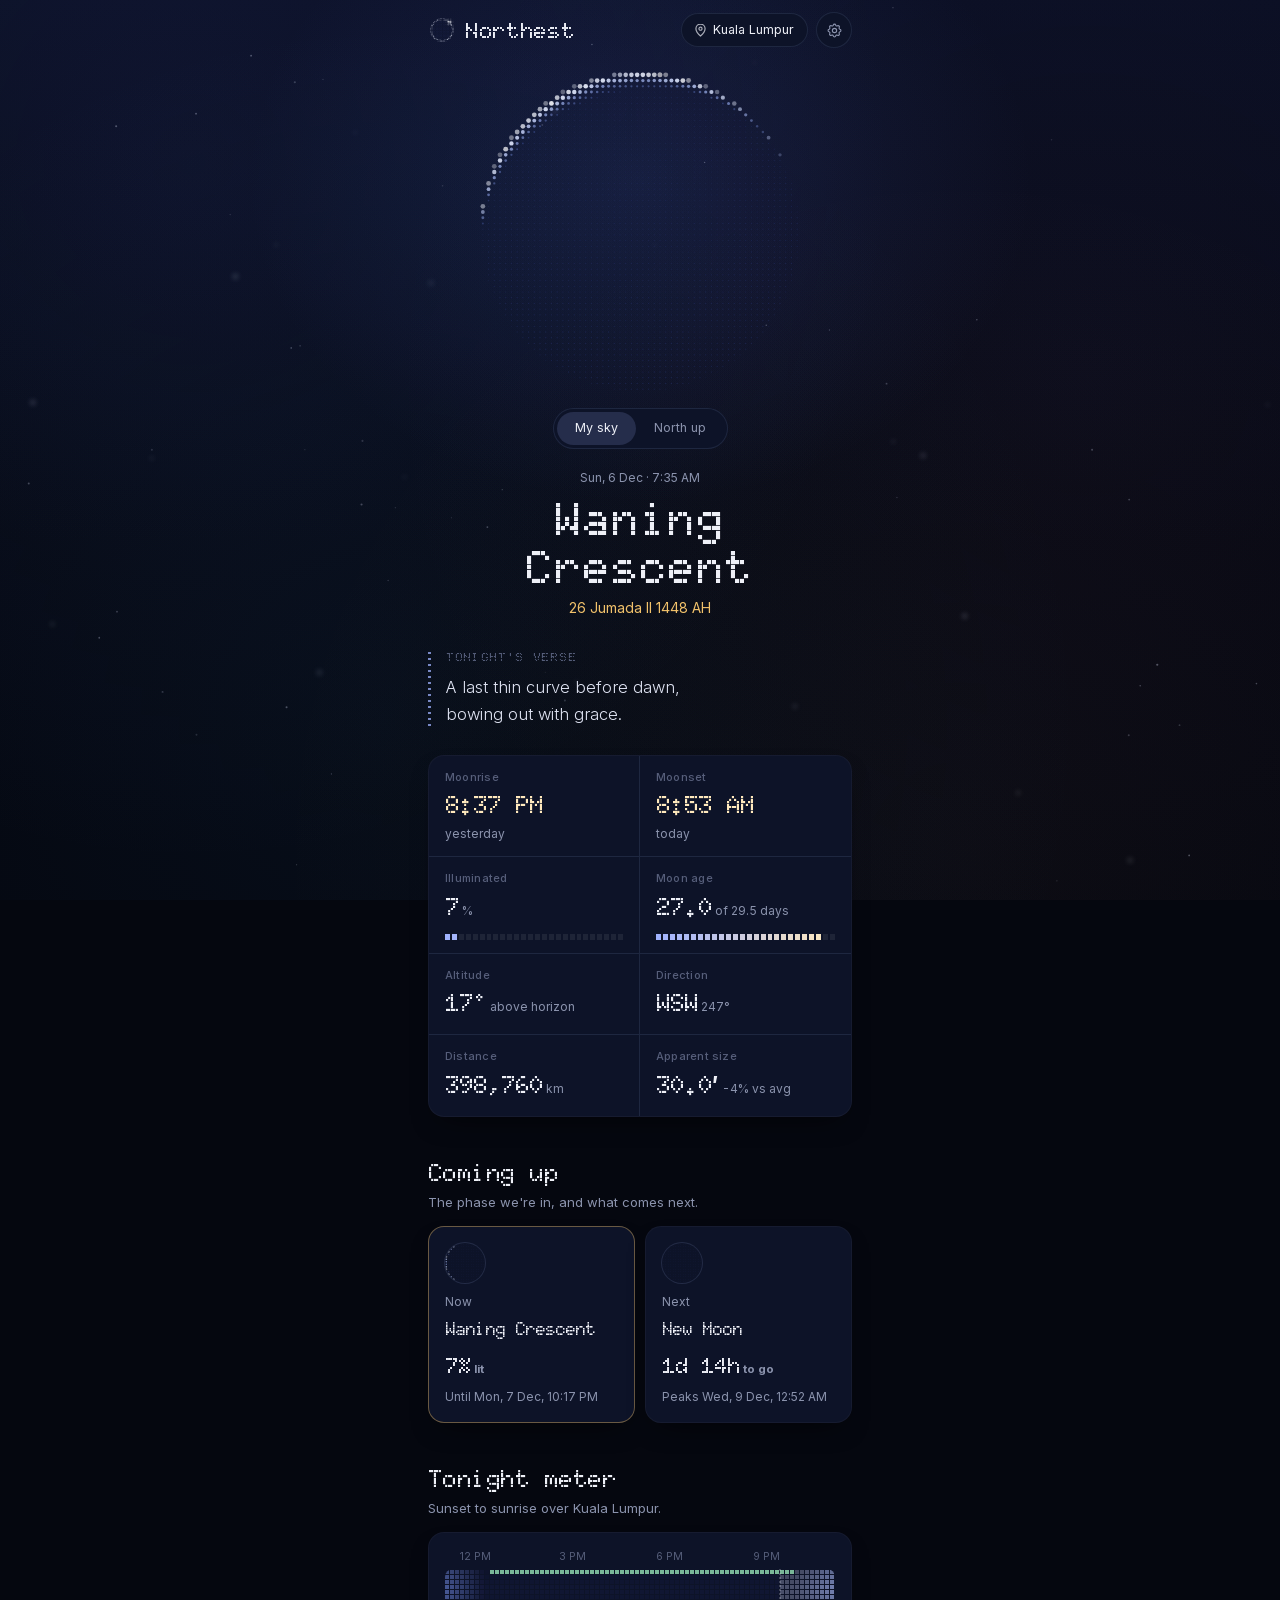
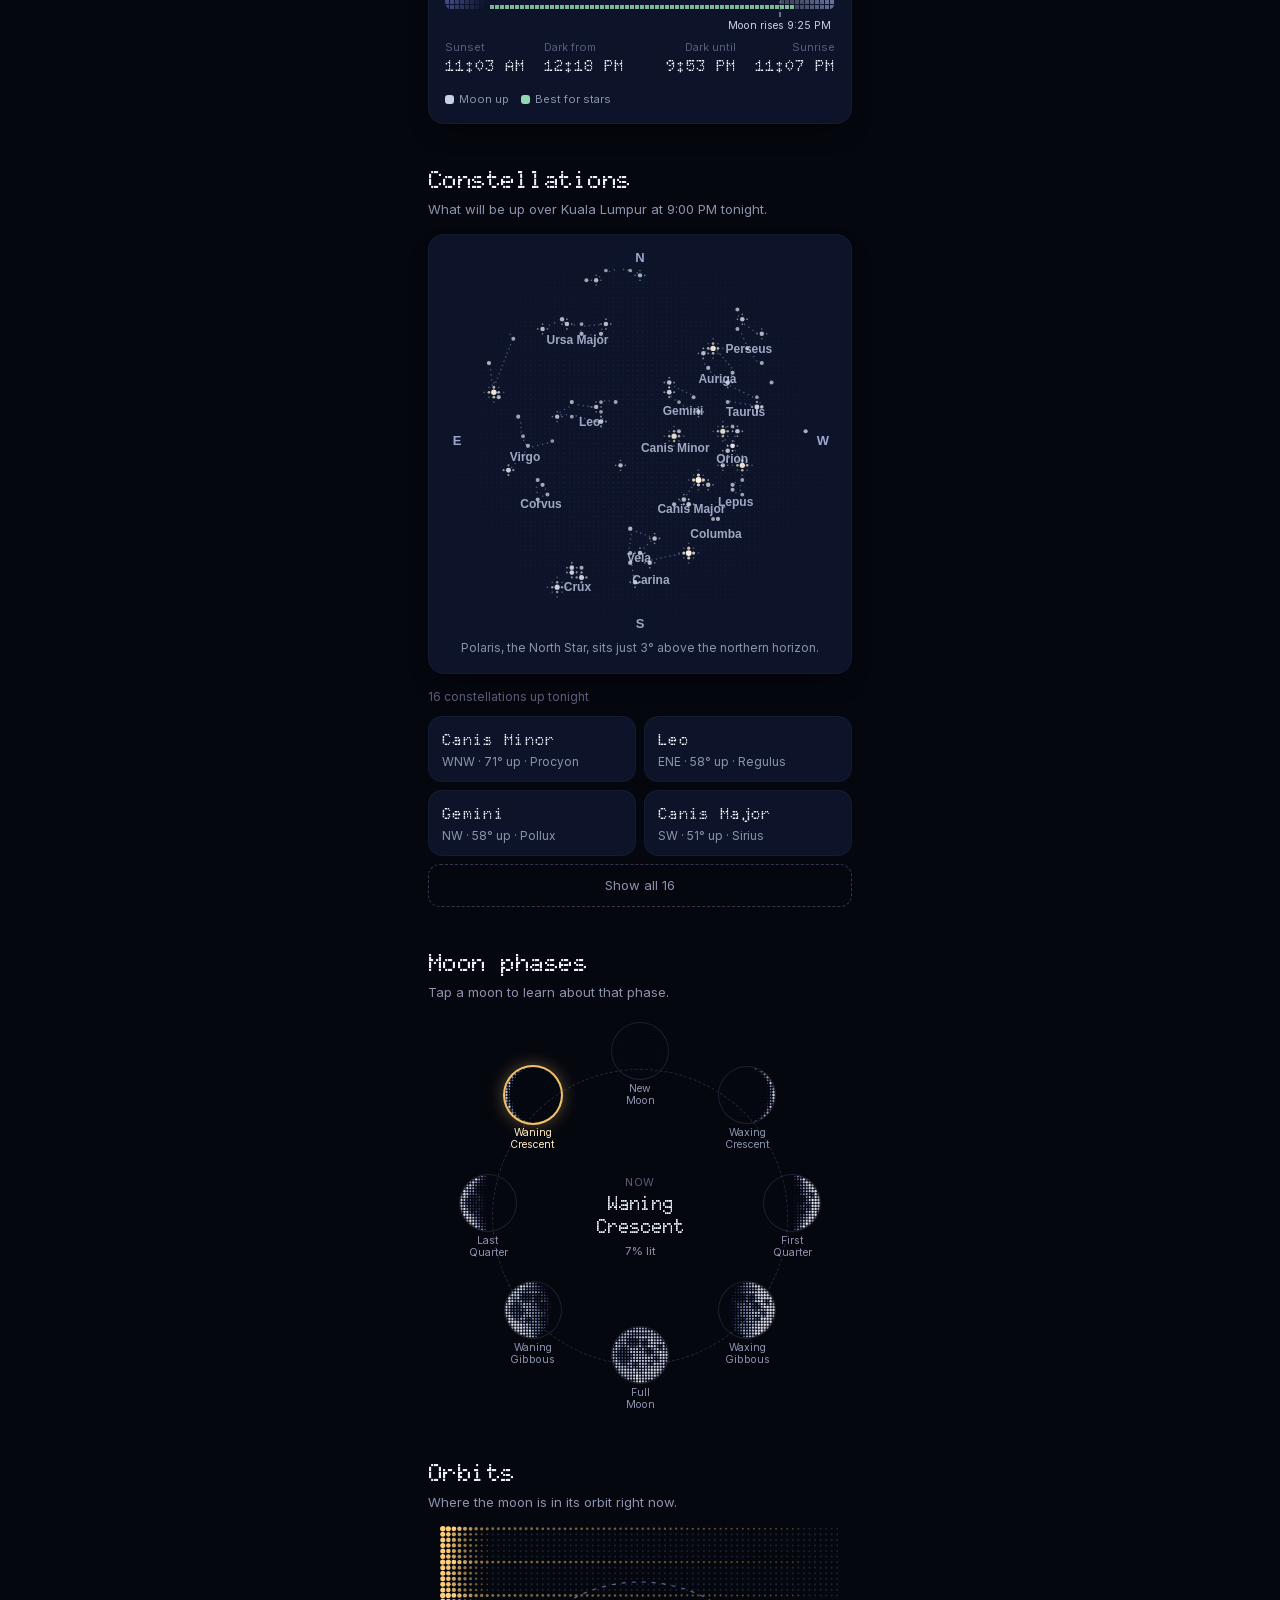
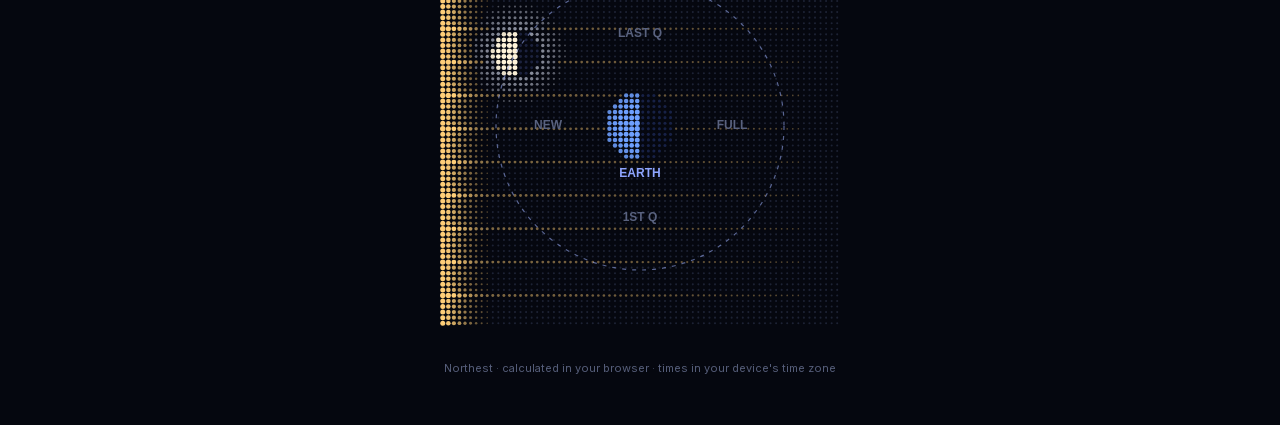
==== android/app/src/main/assets/www/index.html @ 0025f27f "Add Northest web app and Android wrapper Web app at the repo root for GitHub Pages (deploy from bran" ====
<!DOCTYPE html>
<html lang="en">
<head>
<meta charset="utf-8">
<meta name="viewport" content="width=device-width,initial-scale=1,viewport-fit=cover">
<link rel="manifest" href="manifest.webmanifest">
<meta name="theme-color" content="#05070f">
<meta name="apple-mobile-web-app-capable" content="yes">
<meta name="mobile-web-app-capable" content="yes">
<meta name="apple-mobile-web-app-status-bar-style" content="black-translucent">
<meta name="apple-mobile-web-app-title" content="Northest">
<link rel="apple-touch-icon" sizes="180x180" href="apple-touch-icon.png">

<title>Northest — Moon Phases</title>
<link rel="icon" type="image/svg+xml" href="data:image/svg+xml,%3Csvg%20xmlns%3D%22http%3A//www.w3.org/2000/svg%22%20viewBox%3D%220%200%20120%20120%22%3E%3Crect%20width%3D%22120%22%20height%3D%22120%22%20rx%3D%2226%22%20fill%3D%22%23070b1c%22/%3E%3Ccircle%20cx%3D%2277.0%22%20cy%3D%2219.8%22%20r%3D%220.30%22%20fill%3D%22%23ffffff%22%20opacity%3D%220.08%22/%3E%3Ccircle%20cx%3D%2281.4%22%20cy%3D%2219.8%22%20r%3D%220.31%22%20fill%3D%22%23ffffff%22%20opacity%3D%220.15%22/%3E%3Ccircle%20cx%3D%2285.8%22%20cy%3D%2219.8%22%20r%3D%220.31%22%20fill%3D%22%23ffffff%22%20opacity%3D%220.15%22/%3E%3Ccircle%20cx%3D%2290.2%22%20cy%3D%2219.8%22%20r%3D%220.30%22%20fill%3D%22%23ffffff%22%20opacity%3D%220.09%22/%3E%3Ccircle%20cx%3D%2250.6%22%20cy%3D%2224.2%22%20r%3D%220.98%22%20fill%3D%22%23e9eefc%22%20opacity%3D%220.49%22/%3E%3Ccircle%20cx%3D%2255.0%22%20cy%3D%2224.2%22%20r%3D%221.20%22%20fill%3D%22%23e9eefc%22%20opacity%3D%220.61%22/%3E%3Ccircle%20cx%3D%2259.4%22%20cy%3D%2224.2%22%20r%3D%221.29%22%20fill%3D%22%23e9eefc%22%20opacity%3D%220.66%22/%3E%3Ccircle%20cx%3D%2263.8%22%20cy%3D%2224.2%22%20r%3D%221.24%22%20fill%3D%22%23e9eefc%22%20opacity%3D%220.63%22/%3E%3Ccircle%20cx%3D%2268.2%22%20cy%3D%2224.2%22%20r%3D%221.05%22%20fill%3D%22%23e9eefc%22%20opacity%3D%220.53%22/%3E%3Ccircle%20cx%3D%2272.6%22%20cy%3D%2224.2%22%20r%3D%220.74%22%20fill%3D%22%23e9eefc%22%20opacity%3D%220.37%22/%3E%3Ccircle%20cx%3D%2272.6%22%20cy%3D%2224.2%22%20r%3D%220.32%22%20fill%3D%22%23ffffff%22%20opacity%3D%220.15%22/%3E%3Ccircle%20cx%3D%2277.0%22%20cy%3D%2224.2%22%20r%3D%220.62%22%20fill%3D%22%23ffffff%22%20opacity%3D%220.29%22/%3E%3Ccircle%20cx%3D%2281.4%22%20cy%3D%2224.2%22%20r%3D%220.80%22%20fill%3D%22%23ffffff%22%20opacity%3D%220.38%22/%3E%3Ccircle%20cx%3D%2285.8%22%20cy%3D%2224.2%22%20r%3D%220.80%22%20fill%3D%22%23ffffff%22%20opacity%3D%220.38%22/%3E%3Ccircle%20cx%3D%2290.2%22%20cy%3D%2224.2%22%20r%3D%220.63%22%20fill%3D%22%23ffffff%22%20opacity%3D%220.30%22/%3E%3Ccircle%20cx%3D%2294.6%22%20cy%3D%2224.2%22%20r%3D%220.33%22%20fill%3D%22%23ffffff%22%20opacity%3D%220.16%22/%3E%3Ccircle%20cx%3D%2241.8%22%20cy%3D%2228.6%22%20r%3D%221.17%22%20fill%3D%22%23e9eefc%22%20opacity%3D%220.59%22/%3E%3Ccircle%20cx%3D%2246.2%22%20cy%3D%2228.6%22%20r%3D%221.68%22%20fill%3D%22%23e9eefc%22%20opacity%3D%220.86%22/%3E%3Ccircle%20cx%3D%2250.6%22%20cy%3D%2228.6%22%20r%3D%221.44%22%20fill%3D%22%23e9eefc%22%20opacity%3D%220.74%22/%3E%3Ccircle%20cx%3D%2255.0%22%20cy%3D%2228.6%22%20r%3D%221.19%22%20fill%3D%22%23e9eefc%22%20opacity%3D%220.60%22/%3E%3Ccircle%20cx%3D%2259.4%22%20cy%3D%2228.6%22%20r%3D%221.09%22%20fill%3D%22%23e9eefc%22%20opacity%3D%220.55%22/%3E%3Ccircle%20cx%3D%2263.8%22%20cy%3D%2228.6%22%20r%3D%221.15%22%20fill%3D%22%23e9eefc%22%20opacity%3D%220.58%22/%3E%3Ccircle%20cx%3D%2268.2%22%20cy%3D%2228.6%22%20r%3D%221.36%22%20fill%3D%22%23e9eefc%22%20opacity%3D%220.69%22/%3E%3Ccircle%20cx%3D%2268.2%22%20cy%3D%2228.6%22%20r%3D%220.30%22%20fill%3D%22%23ffffff%22%20opacity%3D%220.09%22/%3E%3Ccircle%20cx%3D%2272.6%22%20cy%3D%2228.6%22%20r%3D%221.72%22%20fill%3D%22%23e9eefc%22%20opacity%3D%220.88%22/%3E%3Ccircle%20cx%3D%2272.6%22%20cy%3D%2228.6%22%20r%3D%220.63%22%20fill%3D%22%23ffffff%22%20opacity%3D%220.30%22/%3E%3Ccircle%20cx%3D%2277.0%22%20cy%3D%2228.6%22%20r%3D%221.32%22%20fill%3D%22%23e9eefc%22%20opacity%3D%220.67%22/%3E%3Ccircle%20cx%3D%2277.0%22%20cy%3D%2228.6%22%20r%3D%221.02%22%20fill%3D%22%23ffffff%22%20opacity%3D%220.48%22/%3E%3Ccircle%20cx%3D%2281.4%22%20cy%3D%2228.6%22%20r%3D%220.72%22%20fill%3D%22%23e9eefc%22%20opacity%3D%220.36%22/%3E%3Ccircle%20cx%3D%2281.4%22%20cy%3D%2228.6%22%20r%3D%221.28%22%20fill%3D%22%23ffffff%22%20opacity%3D%220.61%22/%3E%3Ccircle%20cx%3D%2285.8%22%20cy%3D%2228.6%22%20r%3D%221.29%22%20fill%3D%22%23ffffff%22%20opacity%3D%220.61%22/%3E%3Ccircle%20cx%3D%2290.2%22%20cy%3D%2228.6%22%20r%3D%221.03%22%20fill%3D%22%23ffffff%22%20opacity%3D%220.49%22/%3E%3Ccircle%20cx%3D%2294.6%22%20cy%3D%2228.6%22%20r%3D%220.65%22%20fill%3D%22%23ffffff%22%20opacity%3D%220.31%22/%3E%3Ccircle%20cx%3D%2299.0%22%20cy%3D%2228.6%22%20r%3D%220.30%22%20fill%3D%22%23ffffff%22%20opacity%3D%220.10%22/%3E%3Ccircle%20cx%3D%2237.4%22%20cy%3D%2233.0%22%20r%3D%221.45%22%20fill%3D%22%23e9eefc%22%20opacity%3D%220.74%22/%3E%3Ccircle%20cx%3D%2241.8%22%20cy%3D%2233.0%22%20r%3D%221.39%22%20fill%3D%22%23e9eefc%22%20opacity%3D%220.71%22/%3E%3Ccircle%20cx%3D%2246.2%22%20cy%3D%2233.0%22%20r%3D%220.70%22%20fill%3D%22%232a3366%22%20opacity%3D%220.75%22/%3E%3Ccircle%20cx%3D%2250.6%22%20cy%3D%2233.0%22%20r%3D%220.70%22%20fill%3D%22%232a3366%22%20opacity%3D%220.75%22/%3E%3Ccircle%20cx%3D%2255.0%22%20cy%3D%2233.0%22%20r%3D%220.70%22%20fill%3D%22%232a3366%22%20opacity%3D%220.75%22/%3E%3Ccircle%20cx%3D%2259.4%22%20cy%3D%2233.0%22%20r%3D%220.70%22%20fill%3D%22%232a3366%22%20opacity%3D%220.75%22/%3E%3Ccircle%20cx%3D%2263.8%22%20cy%3D%2233.0%22%20r%3D%220.70%22%20fill%3D%22%232a3366%22%20opacity%3D%220.75%22/%3E%3Ccircle%20cx%3D%2268.2%22%20cy%3D%2233.0%22%20r%3D%220.70%22%20fill%3D%22%232a3366%22%20opacity%3D%220.75%22/%3E%3Ccircle%20cx%3D%2268.2%22%20cy%3D%2233.0%22%20r%3D%220.34%22%20fill%3D%22%23ffffff%22%20opacity%3D%220.16%22/%3E%3Ccircle%20cx%3D%2272.6%22%20cy%3D%2233.0%22%20r%3D%220.70%22%20fill%3D%22%232a3366%22%20opacity%3D%220.75%22/%3E%3Ccircle%20cx%3D%2272.6%22%20cy%3D%2233.0%22%20r%3D%220.83%22%20fill%3D%22%23ffffff%22%20opacity%3D%220.39%22/%3E%3Ccircle%20cx%3D%2277.0%22%20cy%3D%2233.0%22%20r%3D%221.22%22%20fill%3D%22%23e9eefc%22%20opacity%3D%220.62%22/%3E%3Ccircle%20cx%3D%2277.0%22%20cy%3D%2233.0%22%20r%3D%221.30%22%20fill%3D%22%23ffffff%22%20opacity%3D%220.62%22/%3E%3Ccircle%20cx%3D%2281.4%22%20cy%3D%2233.0%22%20r%3D%221.64%22%20fill%3D%22%23e9eefc%22%20opacity%3D%220.84%22/%3E%3Ccircle%20cx%3D%2281.4%22%20cy%3D%2233.0%22%20r%3D%221.72%22%20fill%3D%22%23ffffff%22%20opacity%3D%220.81%22/%3E%3Ccircle%20cx%3D%2285.8%22%20cy%3D%2233.0%22%20r%3D%220.89%22%20fill%3D%22%23e9eefc%22%20opacity%3D%220.45%22/%3E%3Ccircle%20cx%3D%2285.8%22%20cy%3D%2233.0%22%20r%3D%221.73%22%20fill%3D%22%23ffffff%22%20opacity%3D%220.82%22/%3E%3Ccircle%20cx%3D%2290.2%22%20cy%3D%2233.0%22%20r%3D%221.32%22%20fill%3D%22%23ffffff%22%20opacity%3D%220.62%22/%3E%3Ccircle%20cx%3D%2294.6%22%20cy%3D%2233.0%22%20r%3D%220.84%22%20fill%3D%22%23ffffff%22%20opacity%3D%220.40%22/%3E%3Ccircle%20cx%3D%2299.0%22%20cy%3D%2233.0%22%20r%3D%220.36%22%20fill%3D%22%23ffffff%22%20opacity%3D%220.17%22/%3E%3Ccircle%20cx%3D%2233.0%22%20cy%3D%2237.4%22%20r%3D%221.45%22%20fill%3D%22%23e9eefc%22%20opacity%3D%220.74%22/%3E%3Ccircle%20cx%3D%2237.4%22%20cy%3D%2237.4%22%20r%3D%221.23%22%20fill%3D%22%23e9eefc%22%20opacity%3D%220.63%22/%3E%3Ccircle%20cx%3D%2241.8%22%20cy%3D%2237.4%22%20r%3D%220.70%22%20fill%3D%22%232a3366%22%20opacity%3D%220.75%22/%3E%3Ccircle%20cx%3D%2246.2%22%20cy%3D%2237.4%22%20r%3D%220.70%22%20fill%3D%22%232a3366%22%20opacity%3D%220.75%22/%3E%3Ccircle%20cx%3D%2250.6%22%20cy%3D%2237.4%22%20r%3D%220.70%22%20fill%3D%22%232a3366%22%20opacity%3D%220.75%22/%3E%3Ccircle%20cx%3D%2255.0%22%20cy%3D%2237.4%22%20r%3D%220.70%22%20fill%3D%22%232a3366%22%20opacity%3D%220.75%22/%3E%3Ccircle%20cx%3D%2259.4%22%20cy%3D%2237.4%22%20r%3D%220.70%22%20fill%3D%22%232a3366%22%20opacity%3D%220.75%22/%3E%3Ccircle%20cx%3D%2263.8%22%20cy%3D%2237.4%22%20r%3D%220.70%22%20fill%3D%22%232a3366%22%20opacity%3D%220.75%22/%3E%3Ccircle%20cx%3D%2268.2%22%20cy%3D%2237.4%22%20r%3D%220.70%22%20fill%3D%22%232a3366%22%20opacity%3D%220.75%22/%3E%3Ccircle%20cx%3D%2268.2%22%20cy%3D%2237.4%22%20r%3D%220.35%22%20fill%3D%22%23ffffff%22%20opacity%3D%220.17%22/%3E%3Ccircle%20cx%3D%2272.6%22%20cy%3D%2237.4%22%20r%3D%220.70%22%20fill%3D%22%232a3366%22%20opacity%3D%220.75%22/%3E%3Ccircle%20cx%3D%2272.6%22%20cy%3D%2237.4%22%20r%3D%220.84%22%20fill%3D%22%23ffffff%22%20opacity%3D%220.40%22/%3E%3Ccircle%20cx%3D%2277.0%22%20cy%3D%2237.4%22%20r%3D%220.70%22%20fill%3D%22%232a3366%22%20opacity%3D%220.75%22/%3E%3Ccircle%20cx%3D%2277.0%22%20cy%3D%2237.4%22%20r%3D%221.33%22%20fill%3D%22%23ffffff%22%20opacity%3D%220.63%22/%3E%3Ccircle%20cx%3D%2281.4%22%20cy%3D%2237.4%22%20r%3D%221.02%22%20fill%3D%22%23e9eefc%22%20opacity%3D%220.51%22/%3E%3Ccircle%20cx%3D%2281.4%22%20cy%3D%2237.4%22%20r%3D%221.78%22%20fill%3D%22%23ffffff%22%20opacity%3D%220.84%22/%3E%3Ccircle%20cx%3D%2285.8%22%20cy%3D%2237.4%22%20r%3D%221.68%22%20fill%3D%22%23e9eefc%22%20opacity%3D%220.86%22/%3E%3Ccircle%20cx%3D%2285.8%22%20cy%3D%2237.4%22%20r%3D%221.80%22%20fill%3D%22%23ffffff%22%20opacity%3D%220.85%22/%3E%3Ccircle%20cx%3D%2290.2%22%20cy%3D%2237.4%22%20r%3D%220.80%22%20fill%3D%22%23e9eefc%22%20opacity%3D%220.40%22/%3E%3Ccircle%20cx%3D%2290.2%22%20cy%3D%2237.4%22%20r%3D%221.35%22%20fill%3D%22%23ffffff%22%20opacity%3D%220.64%22/%3E%3Ccircle%20cx%3D%2294.6%22%20cy%3D%2237.4%22%20r%3D%220.86%22%20fill%3D%22%23ffffff%22%20opacity%3D%220.41%22/%3E%3Ccircle%20cx%3D%2299.0%22%20cy%3D%2237.4%22%20r%3D%220.37%22%20fill%3D%22%23ffffff%22%20opacity%3D%220.18%22/%3E%3Ccircle%20cx%3D%2228.6%22%20cy%3D%2241.8%22%20r%3D%221.17%22%20fill%3D%22%23e9eefc%22%20opacity%3D%220.59%22/%3E%3Ccircle%20cx%3D%2233.0%22%20cy%3D%2241.8%22%20r%3D%221.39%22%20fill%3D%22%23e9eefc%22%20opacity%3D%220.71%22/%3E%3Ccircle%20cx%3D%2237.4%22%20cy%3D%2241.8%22%20r%3D%220.70%22%20fill%3D%22%232a3366%22%20opacity%3D%220.75%22/%3E%3Ccircle%20cx%3D%2241.8%22%20cy%3D%2241.8%22%20r%3D%220.70%22%20fill%3D%22%232a3366%22%20opacity%3D%220.75%22/%3E%3Ccircle%20cx%3D%2246.2%22%20cy%3D%2241.8%22%20r%3D%220.70%22%20fill%3D%22%232a3366%22%20opacity%3D%220.75%22/%3E%3Ccircle%20cx%3D%2250.6%22%20cy%3D%2241.8%22%20r%3D%220.70%22%20fill%3D%22%232a3366%22%20opacity%3D%220.75%22/%3E%3Ccircle%20cx%3D%2255.0%22%20cy%3D%2241.8%22%20r%3D%220.70%22%20fill%3D%22%232a3366%22%20opacity%3D%220.75%22/%3E%3Ccircle%20cx%3D%2259.4%22%20cy%3D%2241.8%22%20r%3D%220.70%22%20fill%3D%22%232a3366%22%20opacity%3D%220.75%22/%3E%3Ccircle%20cx%3D%2263.8%22%20cy%3D%2241.8%22%20r%3D%220.70%22%20fill%3D%22%232a3366%22%20opacity%3D%220.75%22/%3E%3Ccircle%20cx%3D%2268.2%22%20cy%3D%2241.8%22%20r%3D%220.70%22%20fill%3D%22%232a3366%22%20opacity%3D%220.75%22/%3E%3Ccircle%20cx%3D%2268.2%22%20cy%3D%2241.8%22%20r%3D%220.30%22%20fill%3D%22%23ffffff%22%20opacity%3D%220.11%22/%3E%3Ccircle%20cx%3D%2272.6%22%20cy%3D%2241.8%22%20r%3D%220.70%22%20fill%3D%22%232a3366%22%20opacity%3D%220.75%22/%3E%3Ccircle%20cx%3D%2272.6%22%20cy%3D%2241.8%22%20r%3D%220.68%22%20fill%3D%22%23ffffff%22%20opacity%3D%220.32%22/%3E%3Ccircle%20cx%3D%2277.0%22%20cy%3D%2241.8%22%20r%3D%220.70%22%20fill%3D%22%232a3366%22%20opacity%3D%220.75%22/%3E%3Ccircle%20cx%3D%2277.0%22%20cy%3D%2241.8%22%20r%3D%221.08%22%20fill%3D%22%23ffffff%22%20opacity%3D%220.51%22/%3E%3Ccircle%20cx%3D%2281.4%22%20cy%3D%2241.8%22%20r%3D%220.70%22%20fill%3D%22%232a3366%22%20opacity%3D%220.75%22/%3E%3Ccircle%20cx%3D%2281.4%22%20cy%3D%2241.8%22%20r%3D%221.37%22%20fill%3D%22%23ffffff%22%20opacity%3D%220.65%22/%3E%3Ccircle%20cx%3D%2285.8%22%20cy%3D%2241.8%22%20r%3D%221.13%22%20fill%3D%22%23e9eefc%22%20opacity%3D%220.57%22/%3E%3Ccircle%20cx%3D%2285.8%22%20cy%3D%2241.8%22%20r%3D%221.37%22%20fill%3D%22%23ffffff%22%20opacity%3D%220.65%22/%3E%3Ccircle%20cx%3D%2290.2%22%20cy%3D%2241.8%22%20r%3D%221.43%22%20fill%3D%22%23e9eefc%22%20opacity%3D%220.73%22/%3E%3Ccircle%20cx%3D%2290.2%22%20cy%3D%2241.8%22%20r%3D%221.10%22%20fill%3D%22%23ffffff%22%20opacity%3D%220.52%22/%3E%3Ccircle%20cx%3D%2294.6%22%20cy%3D%2241.8%22%20r%3D%220.70%22%20fill%3D%22%23ffffff%22%20opacity%3D%220.33%22/%3E%3Ccircle%20cx%3D%2299.0%22%20cy%3D%2241.8%22%20r%3D%220.30%22%20fill%3D%22%23ffffff%22%20opacity%3D%220.12%22/%3E%3Ccircle%20cx%3D%2228.6%22%20cy%3D%2246.2%22%20r%3D%221.68%22%20fill%3D%22%23e9eefc%22%20opacity%3D%220.86%22/%3E%3Ccircle%20cx%3D%2233.0%22%20cy%3D%2246.2%22%20r%3D%220.70%22%20fill%3D%22%232a3366%22%20opacity%3D%220.75%22/%3E%3Ccircle%20cx%3D%2237.4%22%20cy%3D%2246.2%22%20r%3D%220.70%22%20fill%3D%22%232a3366%22%20opacity%3D%220.75%22/%3E%3Ccircle%20cx%3D%2241.8%22%20cy%3D%2246.2%22%20r%3D%220.70%22%20fill%3D%22%232a3366%22%20opacity%3D%220.75%22/%3E%3Ccircle%20cx%3D%2246.2%22%20cy%3D%2246.2%22%20r%3D%220.70%22%20fill%3D%22%232a3366%22%20opacity%3D%220.75%22/%3E%3Ccircle%20cx%3D%2250.6%22%20cy%3D%2246.2%22%20r%3D%220.70%22%20fill%3D%22%232a3366%22%20opacity%3D%220.75%22/%3E%3Ccircle%20cx%3D%2255.0%22%20cy%3D%2246.2%22%20r%3D%220.70%22%20fill%3D%22%232a3366%22%20opacity%3D%220.75%22/%3E%3Ccircle%20cx%3D%2259.4%22%20cy%3D%2246.2%22%20r%3D%220.70%22%20fill%3D%22%232a3366%22%20opacity%3D%220.75%22/%3E%3Ccircle%20cx%3D%2263.8%22%20cy%3D%2246.2%22%20r%3D%220.70%22%20fill%3D%22%232a3366%22%20opacity%3D%220.75%22/%3E%3Ccircle%20cx%3D%2268.2%22%20cy%3D%2246.2%22%20r%3D%220.70%22%20fill%3D%22%232a3366%22%20opacity%3D%220.75%22/%3E%3Ccircle%20cx%3D%2272.6%22%20cy%3D%2246.2%22%20r%3D%220.70%22%20fill%3D%22%232a3366%22%20opacity%3D%220.75%22/%3E%3Ccircle%20cx%3D%2272.6%22%20cy%3D%2246.2%22%20r%3D%220.38%22%20fill%3D%22%23ffffff%22%20opacity%3D%220.18%22/%3E%3Ccircle%20cx%3D%2277.0%22%20cy%3D%2246.2%22%20r%3D%220.70%22%20fill%3D%22%232a3366%22%20opacity%3D%220.75%22/%3E%3Ccircle%20cx%3D%2277.0%22%20cy%3D%2246.2%22%20r%3D%220.70%22%20fill%3D%22%23ffffff%22%20opacity%3D%220.33%22/%3E%3Ccircle%20cx%3D%2281.4%22%20cy%3D%2246.2%22%20r%3D%220.70%22%20fill%3D%22%232a3366%22%20opacity%3D%220.75%22/%3E%3Ccircle%20cx%3D%2281.4%22%20cy%3D%2246.2%22%20r%3D%220.89%22%20fill%3D%22%23ffffff%22%20opacity%3D%220.42%22/%3E%3Ccircle%20cx%3D%2285.8%22%20cy%3D%2246.2%22%20r%3D%220.70%22%20fill%3D%22%232a3366%22%20opacity%3D%220.75%22/%3E%3Ccircle%20cx%3D%2285.8%22%20cy%3D%2246.2%22%20r%3D%220.89%22%20fill%3D%22%23ffffff%22%20opacity%3D%220.42%22/%3E%3Ccircle%20cx%3D%2290.2%22%20cy%3D%2246.2%22%20r%3D%221.55%22%20fill%3D%22%23e9eefc%22%20opacity%3D%220.79%22/%3E%3Ccircle%20cx%3D%2290.2%22%20cy%3D%2246.2%22%20r%3D%220.71%22%20fill%3D%22%23ffffff%22%20opacity%3D%220.34%22/%3E%3Ccircle%20cx%3D%2294.6%22%20cy%3D%2246.2%22%20r%3D%220.92%22%20fill%3D%22%23e9eefc%22%20opacity%3D%220.46%22/%3E%3Ccircle%20cx%3D%2294.6%22%20cy%3D%2246.2%22%20r%3D%220.39%22%20fill%3D%22%23ffffff%22%20opacity%3D%220.19%22/%3E%3Ccircle%20cx%3D%2224.2%22%20cy%3D%2250.6%22%20r%3D%220.98%22%20fill%3D%22%23e9eefc%22%20opacity%3D%220.49%22/%3E%3Ccircle%20cx%3D%2228.6%22%20cy%3D%2250.6%22%20r%3D%221.44%22%20fill%3D%22%23e9eefc%22%20opacity%3D%220.74%22/%3E%3Ccircle%20cx%3D%2233.0%22%20cy%3D%2250.6%22%20r%3D%220.70%22%20fill%3D%22%232a3366%22%20opacity%3D%220.75%22/%3E%3Ccircle%20cx%3D%2237.4%22%20cy%3D%2250.6%22%20r%3D%220.70%22%20fill%3D%22%232a3366%22%20opacity%3D%220.75%22/%3E%3Ccircle%20cx%3D%2241.8%22%20cy%3D%2250.6%22%20r%3D%220.70%22%20fill%3D%22%232a3366%22%20opacity%3D%220.75%22/%3E%3Ccircle%20cx%3D%2246.2%22%20cy%3D%2250.6%22%20r%3D%220.70%22%20fill%3D%22%232a3366%22%20opacity%3D%220.75%22/%3E%3Ccircle%20cx%3D%2250.6%22%20cy%3D%2250.6%22%20r%3D%220.70%22%20fill%3D%22%232a3366%22%20opacity%3D%220.75%22/%3E%3Ccircle%20cx%3D%2255.0%22%20cy%3D%2250.6%22%20r%3D%220.70%22%20fill%3D%22%232a3366%22%20opacity%3D%220.75%22/%3E%3Ccircle%20cx%3D%2259.4%22%20cy%3D%2250.6%22%20r%3D%220.70%22%20fill%3D%22%232a3366%22%20opacity%3D%220.75%22/%3E%3Ccircle%20cx%3D%2263.8%22%20cy%3D%2250.6%22%20r%3D%220.70%22%20fill%3D%22%232a3366%22%20opacity%3D%220.75%22/%3E%3Ccircle%20cx%3D%2268.2%22%20cy%3D%2250.6%22%20r%3D%220.70%22%20fill%3D%22%232a3366%22%20opacity%3D%220.75%22/%3E%3Ccircle%20cx%3D%2272.6%22%20cy%3D%2250.6%22%20r%3D%220.70%22%20fill%3D%22%232a3366%22%20opacity%3D%220.75%22/%3E%3Ccircle%20cx%3D%2277.0%22%20cy%3D%2250.6%22%20r%3D%220.70%22%20fill%3D%22%232a3366%22%20opacity%3D%220.75%22/%3E%3Ccircle%20cx%3D%2277.0%22%20cy%3D%2250.6%22%20r%3D%220.30%22%20fill%3D%22%23ffffff%22%20opacity%3D%220.12%22/%3E%3Ccircle%20cx%3D%2281.4%22%20cy%3D%2250.6%22%20r%3D%220.70%22%20fill%3D%22%232a3366%22%20opacity%3D%220.75%22/%3E%3Ccircle%20cx%3D%2281.4%22%20cy%3D%2250.6%22%20r%3D%220.40%22%20fill%3D%22%23ffffff%22%20opacity%3D%220.19%22/%3E%3Ccircle%20cx%3D%2285.8%22%20cy%3D%2250.6%22%20r%3D%220.70%22%20fill%3D%22%232a3366%22%20opacity%3D%220.75%22/%3E%3Ccircle%20cx%3D%2285.8%22%20cy%3D%2250.6%22%20r%3D%220.40%22%20fill%3D%22%23ffffff%22%20opacity%3D%220.19%22/%3E%3Ccircle%20cx%3D%2290.2%22%20cy%3D%2250.6%22%20r%3D%221.15%22%20fill%3D%22%23e9eefc%22%20opacity%3D%220.58%22/%3E%3Ccircle%20cx%3D%2290.2%22%20cy%3D%2250.6%22%20r%3D%220.30%22%20fill%3D%22%23ffffff%22%20opacity%3D%220.13%22/%3E%3Ccircle%20cx%3D%2294.6%22%20cy%3D%2250.6%22%20r%3D%221.28%22%20fill%3D%22%23e9eefc%22%20opacity%3D%220.65%22/%3E%3Ccircle%20cx%3D%2224.2%22%20cy%3D%2255.0%22%20r%3D%221.20%22%20fill%3D%22%23e9eefc%22%20opacity%3D%220.61%22/%3E%3Ccircle%20cx%3D%2228.6%22%20cy%3D%2255.0%22%20r%3D%221.19%22%20fill%3D%22%23e9eefc%22%20opacity%3D%220.60%22/%3E%3Ccircle%20cx%3D%2233.0%22%20cy%3D%2255.0%22%20r%3D%220.70%22%20fill%3D%22%232a3366%22%20opacity%3D%220.75%22/%3E%3Ccircle%20cx%3D%2237.4%22%20cy%3D%2255.0%22%20r%3D%220.70%22%20fill%3D%22%232a3366%22%20opacity%3D%220.75%22/%3E%3Ccircle%20cx%3D%2241.8%22%20cy%3D%2255.0%22%20r%3D%220.70%22%20fill%3D%22%232a3366%22%20opacity%3D%220.75%22/%3E%3Ccircle%20cx%3D%2246.2%22%20cy%3D%2255.0%22%20r%3D%220.70%22%20fill%3D%22%232a3366%22%20opacity%3D%220.75%22/%3E%3Ccircle%20cx%3D%2250.6%22%20cy%3D%2255.0%22%20r%3D%220.70%22%20fill%3D%22%232a3366%22%20opacity%3D%220.75%22/%3E%3Ccircle%20cx%3D%2255.0%22%20cy%3D%2255.0%22%20r%3D%220.70%22%20fill%3D%22%232a3366%22%20opacity%3D%220.75%22/%3E%3Ccircle%20cx%3D%2259.4%22%20cy%3D%2255.0%22%20r%3D%220.70%22%20fill%3D%22%232a3366%22%20opacity%3D%220.75%22/%3E%3Ccircle%20cx%3D%2263.8%22%20cy%3D%2255.0%22%20r%3D%220.70%22%20fill%3D%22%232a3366%22%20opacity%3D%220.75%22/%3E%3Ccircle%20cx%3D%2268.2%22%20cy%3D%2255.0%22%20r%3D%220.70%22%20fill%3D%22%232a3366%22%20opacity%3D%220.75%22/%3E%3Ccircle%20cx%3D%2272.6%22%20cy%3D%2255.0%22%20r%3D%220.70%22%20fill%3D%22%232a3366%22%20opacity%3D%220.75%22/%3E%3Ccircle%20cx%3D%2277.0%22%20cy%3D%2255.0%22%20r%3D%220.70%22%20fill%3D%22%232a3366%22%20opacity%3D%220.75%22/%3E%3Ccircle%20cx%3D%2281.4%22%20cy%3D%2255.0%22%20r%3D%220.70%22%20fill%3D%22%232a3366%22%20opacity%3D%220.75%22/%3E%3Ccircle%20cx%3D%2285.8%22%20cy%3D%2255.0%22%20r%3D%220.70%22%20fill%3D%22%232a3366%22%20opacity%3D%220.75%22/%3E%3Ccircle%20cx%3D%2290.2%22%20cy%3D%2255.0%22%20r%3D%220.88%22%20fill%3D%22%23e9eefc%22%20opacity%3D%220.44%22/%3E%3Ccircle%20cx%3D%2294.6%22%20cy%3D%2255.0%22%20r%3D%221.51%22%20fill%3D%22%23e9eefc%22%20opacity%3D%220.77%22/%3E%3Ccircle%20cx%3D%2224.2%22%20cy%3D%2259.4%22%20r%3D%221.29%22%20fill%3D%22%23e9eefc%22%20opacity%3D%220.66%22/%3E%3Ccircle%20cx%3D%2228.6%22%20cy%3D%2259.4%22%20r%3D%221.09%22%20fill%3D%22%23e9eefc%22%20opacity%3D%220.55%22/%3E%3Ccircle%20cx%3D%2233.0%22%20cy%3D%2259.4%22%20r%3D%220.70%22%20fill%3D%22%232a3366%22%20opacity%3D%220.75%22/%3E%3Ccircle%20cx%3D%2237.4%22%20cy%3D%2259.4%22%20r%3D%220.70%22%20fill%3D%22%232a3366%22%20opacity%3D%220.75%22/%3E%3Ccircle%20cx%3D%2241.8%22%20cy%3D%2259.4%22%20r%3D%220.70%22%20fill%3D%22%232a3366%22%20opacity%3D%220.75%22/%3E%3Ccircle%20cx%3D%2246.2%22%20cy%3D%2259.4%22%20r%3D%220.70%22%20fill%3D%22%232a3366%22%20opacity%3D%220.75%22/%3E%3Ccircle%20cx%3D%2250.6%22%20cy%3D%2259.4%22%20r%3D%220.70%22%20fill%3D%22%232a3366%22%20opacity%3D%220.75%22/%3E%3Ccircle%20cx%3D%2255.0%22%20cy%3D%2259.4%22%20r%3D%220.70%22%20fill%3D%22%232a3366%22%20opacity%3D%220.75%22/%3E%3Ccircle%20cx%3D%2259.4%22%20cy%3D%2259.4%22%20r%3D%220.70%22%20fill%3D%22%232a3366%22%20opacity%3D%220.75%22/%3E%3Ccircle%20cx%3D%2263.8%22%20cy%3D%2259.4%22%20r%3D%220.70%22%20fill%3D%22%232a3366%22%20opacity%3D%220.75%22/%3E%3Ccircle%20cx%3D%2268.2%22%20cy%3D%2259.4%22%20r%3D%220.70%22%20fill%3D%22%232a3366%22%20opacity%3D%220.75%22/%3E%3Ccircle%20cx%3D%2272.6%22%20cy%3D%2259.4%22%20r%3D%220.70%22%20fill%3D%22%232a3366%22%20opacity%3D%220.75%22/%3E%3Ccircle%20cx%3D%2277.0%22%20cy%3D%2259.4%22%20r%3D%220.70%22%20fill%3D%22%232a3366%22%20opacity%3D%220.75%22/%3E%3Ccircle%20cx%3D%2281.4%22%20cy%3D%2259.4%22%20r%3D%220.70%22%20fill%3D%22%232a3366%22%20opacity%3D%220.75%22/%3E%3Ccircle%20cx%3D%2285.8%22%20cy%3D%2259.4%22%20r%3D%220.70%22%20fill%3D%22%232a3366%22%20opacity%3D%220.75%22/%3E%3Ccircle%20cx%3D%2290.2%22%20cy%3D%2259.4%22%20r%3D%220.70%22%20fill%3D%22%232a3366%22%20opacity%3D%220.75%22/%3E%3Ccircle%20cx%3D%2294.6%22%20cy%3D%2259.4%22%20r%3D%221.60%22%20fill%3D%22%23e9eefc%22%20opacity%3D%220.82%22/%3E%3Ccircle%20cx%3D%2224.2%22%20cy%3D%2263.8%22%20r%3D%221.24%22%20fill%3D%22%23e9eefc%22%20opacity%3D%220.63%22/%3E%3Ccircle%20cx%3D%2228.6%22%20cy%3D%2263.8%22%20r%3D%221.15%22%20fill%3D%22%23e9eefc%22%20opacity%3D%220.58%22/%3E%3Ccircle%20cx%3D%2233.0%22%20cy%3D%2263.8%22%20r%3D%220.70%22%20fill%3D%22%232a3366%22%20opacity%3D%220.75%22/%3E%3Ccircle%20cx%3D%2237.4%22%20cy%3D%2263.8%22%20r%3D%220.70%22%20fill%3D%22%232a3366%22%20opacity%3D%220.75%22/%3E%3Ccircle%20cx%3D%2241.8%22%20cy%3D%2263.8%22%20r%3D%220.70%22%20fill%3D%22%232a3366%22%20opacity%3D%220.75%22/%3E%3Ccircle%20cx%3D%2246.2%22%20cy%3D%2263.8%22%20r%3D%220.70%22%20fill%3D%22%232a3366%22%20opacity%3D%220.75%22/%3E%3Ccircle%20cx%3D%2250.6%22%20cy%3D%2263.8%22%20r%3D%220.70%22%20fill%3D%22%232a3366%22%20opacity%3D%220.75%22/%3E%3Ccircle%20cx%3D%2255.0%22%20cy%3D%2263.8%22%20r%3D%220.70%22%20fill%3D%22%232a3366%22%20opacity%3D%220.75%22/%3E%3Ccircle%20cx%3D%2259.4%22%20cy%3D%2263.8%22%20r%3D%220.70%22%20fill%3D%22%232a3366%22%20opacity%3D%220.75%22/%3E%3Ccircle%20cx%3D%2263.8%22%20cy%3D%2263.8%22%20r%3D%220.70%22%20fill%3D%22%232a3366%22%20opacity%3D%220.75%22/%3E%3Ccircle%20cx%3D%2268.2%22%20cy%3D%2263.8%22%20r%3D%220.70%22%20fill%3D%22%232a3366%22%20opacity%3D%220.75%22/%3E%3Ccircle%20cx%3D%2272.6%22%20cy%3D%2263.8%22%20r%3D%220.70%22%20fill%3D%22%232a3366%22%20opacity%3D%220.75%22/%3E%3Ccircle%20cx%3D%2277.0%22%20cy%3D%2263.8%22%20r%3D%220.70%22%20fill%3D%22%232a3366%22%20opacity%3D%220.75%22/%3E%3Ccircle%20cx%3D%2281.4%22%20cy%3D%2263.8%22%20r%3D%220.70%22%20fill%3D%22%232a3366%22%20opacity%3D%220.75%22/%3E%3Ccircle%20cx%3D%2285.8%22%20cy%3D%2263.8%22%20r%3D%220.70%22%20fill%3D%22%232a3366%22%20opacity%3D%220.75%22/%3E%3Ccircle%20cx%3D%2290.2%22%20cy%3D%2263.8%22%20r%3D%220.70%22%20fill%3D%22%232a3366%22%20opacity%3D%220.75%22/%3E%3Ccircle%20cx%3D%2294.6%22%20cy%3D%2263.8%22%20r%3D%221.55%22%20fill%3D%22%23e9eefc%22%20opacity%3D%220.79%22/%3E%3Ccircle%20cx%3D%2224.2%22%20cy%3D%2268.2%22%20r%3D%221.05%22%20fill%3D%22%23e9eefc%22%20opacity%3D%220.53%22/%3E%3Ccircle%20cx%3D%2228.6%22%20cy%3D%2268.2%22%20r%3D%221.36%22%20fill%3D%22%23e9eefc%22%20opacity%3D%220.69%22/%3E%3Ccircle%20cx%3D%2233.0%22%20cy%3D%2268.2%22%20r%3D%220.70%22%20fill%3D%22%232a3366%22%20opacity%3D%220.75%22/%3E%3Ccircle%20cx%3D%2237.4%22%20cy%3D%2268.2%22%20r%3D%220.70%22%20fill%3D%22%232a3366%22%20opacity%3D%220.75%22/%3E%3Ccircle%20cx%3D%2241.8%22%20cy%3D%2268.2%22%20r%3D%220.70%22%20fill%3D%22%232a3366%22%20opacity%3D%220.75%22/%3E%3Ccircle%20cx%3D%2246.2%22%20cy%3D%2268.2%22%20r%3D%220.70%22%20fill%3D%22%232a3366%22%20opacity%3D%220.75%22/%3E%3Ccircle%20cx%3D%2250.6%22%20cy%3D%2268.2%22%20r%3D%220.70%22%20fill%3D%22%232a3366%22%20opacity%3D%220.75%22/%3E%3Ccircle%20cx%3D%2255.0%22%20cy%3D%2268.2%22%20r%3D%220.70%22%20fill%3D%22%232a3366%22%20opacity%3D%220.75%22/%3E%3Ccircle%20cx%3D%2259.4%22%20cy%3D%2268.2%22%20r%3D%220.70%22%20fill%3D%22%232a3366%22%20opacity%3D%220.75%22/%3E%3Ccircle%20cx%3D%2263.8%22%20cy%3D%2268.2%22%20r%3D%220.70%22%20fill%3D%22%232a3366%22%20opacity%3D%220.75%22/%3E%3Ccircle%20cx%3D%2268.2%22%20cy%3D%2268.2%22%20r%3D%220.70%22%20fill%3D%22%232a3366%22%20opacity%3D%220.75%22/%3E%3Ccircle%20cx%3D%2272.6%22%20cy%3D%2268.2%22%20r%3D%220.70%22%20fill%3D%22%232a3366%22%20opacity%3D%220.75%22/%3E%3Ccircle%20cx%3D%2277.0%22%20cy%3D%2268.2%22%20r%3D%220.70%22%20fill%3D%22%232a3366%22%20opacity%3D%220.75%22/%3E%3Ccircle%20cx%3D%2281.4%22%20cy%3D%2268.2%22%20r%3D%220.70%22%20fill%3D%22%232a3366%22%20opacity%3D%220.75%22/%3E%3Ccircle%20cx%3D%2285.8%22%20cy%3D%2268.2%22%20r%3D%220.70%22%20fill%3D%22%232a3366%22%20opacity%3D%220.75%22/%3E%3Ccircle%20cx%3D%2290.2%22%20cy%3D%2268.2%22%20r%3D%221.06%22%20fill%3D%22%23e9eefc%22%20opacity%3D%220.54%22/%3E%3Ccircle%20cx%3D%2294.6%22%20cy%3D%2268.2%22%20r%3D%221.36%22%20fill%3D%22%23e9eefc%22%20opacity%3D%220.69%22/%3E%3Ccircle%20cx%3D%2224.2%22%20cy%3D%2272.6%22%20r%3D%220.74%22%20fill%3D%22%23e9eefc%22%20opacity%3D%220.37%22/%3E%3Ccircle%20cx%3D%2228.6%22%20cy%3D%2272.6%22%20r%3D%221.72%22%20fill%3D%22%23e9eefc%22%20opacity%3D%220.88%22/%3E%3Ccircle%20cx%3D%2233.0%22%20cy%3D%2272.6%22%20r%3D%220.70%22%20fill%3D%22%232a3366%22%20opacity%3D%220.75%22/%3E%3Ccircle%20cx%3D%2237.4%22%20cy%3D%2272.6%22%20r%3D%220.70%22%20fill%3D%22%232a3366%22%20opacity%3D%220.75%22/%3E%3Ccircle%20cx%3D%2241.8%22%20cy%3D%2272.6%22%20r%3D%220.70%22%20fill%3D%22%232a3366%22%20opacity%3D%220.75%22/%3E%3Ccircle%20cx%3D%2246.2%22%20cy%3D%2272.6%22%20r%3D%220.70%22%20fill%3D%22%232a3366%22%20opacity%3D%220.75%22/%3E%3Ccircle%20cx%3D%2250.6%22%20cy%3D%2272.6%22%20r%3D%220.70%22%20fill%3D%22%232a3366%22%20opacity%3D%220.75%22/%3E%3Ccircle%20cx%3D%2255.0%22%20cy%3D%2272.6%22%20r%3D%220.70%22%20fill%3D%22%232a3366%22%20opacity%3D%220.75%22/%3E%3Ccircle%20cx%3D%2259.4%22%20cy%3D%2272.6%22%20r%3D%220.70%22%20fill%3D%22%232a3366%22%20opacity%3D%220.75%22/%3E%3Ccircle%20cx%3D%2263.8%22%20cy%3D%2272.6%22%20r%3D%220.70%22%20fill%3D%22%232a3366%22%20opacity%3D%220.75%22/%3E%3Ccircle%20cx%3D%2268.2%22%20cy%3D%2272.6%22%20r%3D%220.70%22%20fill%3D%22%232a3366%22%20opacity%3D%220.75%22/%3E%3Ccircle%20cx%3D%2272.6%22%20cy%3D%2272.6%22%20r%3D%220.70%22%20fill%3D%22%232a3366%22%20opacity%3D%220.75%22/%3E%3Ccircle%20cx%3D%2277.0%22%20cy%3D%2272.6%22%20r%3D%220.70%22%20fill%3D%22%232a3366%22%20opacity%3D%220.75%22/%3E%3Ccircle%20cx%3D%2281.4%22%20cy%3D%2272.6%22%20r%3D%220.70%22%20fill%3D%22%232a3366%22%20opacity%3D%220.75%22/%3E%3Ccircle%20cx%3D%2285.8%22%20cy%3D%2272.6%22%20r%3D%220.70%22%20fill%3D%22%232a3366%22%20opacity%3D%220.75%22/%3E%3Ccircle%20cx%3D%2290.2%22%20cy%3D%2272.6%22%20r%3D%221.43%22%20fill%3D%22%23e9eefc%22%20opacity%3D%220.73%22/%3E%3Ccircle%20cx%3D%2294.6%22%20cy%3D%2272.6%22%20r%3D%221.03%22%20fill%3D%22%23e9eefc%22%20opacity%3D%220.52%22/%3E%3Ccircle%20cx%3D%2228.6%22%20cy%3D%2277.0%22%20r%3D%221.32%22%20fill%3D%22%23e9eefc%22%20opacity%3D%220.67%22/%3E%3Ccircle%20cx%3D%2233.0%22%20cy%3D%2277.0%22%20r%3D%221.22%22%20fill%3D%22%23e9eefc%22%20opacity%3D%220.62%22/%3E%3Ccircle%20cx%3D%2237.4%22%20cy%3D%2277.0%22%20r%3D%220.70%22%20fill%3D%22%232a3366%22%20opacity%3D%220.75%22/%3E%3Ccircle%20cx%3D%2241.8%22%20cy%3D%2277.0%22%20r%3D%220.70%22%20fill%3D%22%232a3366%22%20opacity%3D%220.75%22/%3E%3Ccircle%20cx%3D%2246.2%22%20cy%3D%2277.0%22%20r%3D%220.70%22%20fill%3D%22%232a3366%22%20opacity%3D%220.75%22/%3E%3Ccircle%20cx%3D%2250.6%22%20cy%3D%2277.0%22%20r%3D%220.70%22%20fill%3D%22%232a3366%22%20opacity%3D%220.75%22/%3E%3Ccircle%20cx%3D%2255.0%22%20cy%3D%2277.0%22%20r%3D%220.70%22%20fill%3D%22%232a3366%22%20opacity%3D%220.75%22/%3E%3Ccircle%20cx%3D%2259.4%22%20cy%3D%2277.0%22%20r%3D%220.70%22%20fill%3D%22%232a3366%22%20opacity%3D%220.75%22/%3E%3Ccircle%20cx%3D%2263.8%22%20cy%3D%2277.0%22%20r%3D%220.70%22%20fill%3D%22%232a3366%22%20opacity%3D%220.75%22/%3E%3Ccircle%20cx%3D%2268.2%22%20cy%3D%2277.0%22%20r%3D%220.70%22%20fill%3D%22%232a3366%22%20opacity%3D%220.75%22/%3E%3Ccircle%20cx%3D%2272.6%22%20cy%3D%2277.0%22%20r%3D%220.70%22%20fill%3D%22%232a3366%22%20opacity%3D%220.75%22/%3E%3Ccircle%20cx%3D%2277.0%22%20cy%3D%2277.0%22%20r%3D%220.70%22%20fill%3D%22%232a3366%22%20opacity%3D%220.75%22/%3E%3Ccircle%20cx%3D%2281.4%22%20cy%3D%2277.0%22%20r%3D%220.70%22%20fill%3D%22%232a3366%22%20opacity%3D%220.75%22/%3E%3Ccircle%20cx%3D%2285.8%22%20cy%3D%2277.0%22%20r%3D%220.96%22%20fill%3D%22%23e9eefc%22%20opacity%3D%220.48%22/%3E%3Ccircle%20cx%3D%2290.2%22%20cy%3D%2277.0%22%20r%3D%221.59%22%20fill%3D%22%23e9eefc%22%20opacity%3D%220.81%22/%3E%3Ccircle%20cx%3D%2228.6%22%20cy%3D%2281.4%22%20r%3D%220.72%22%20fill%3D%22%23e9eefc%22%20opacity%3D%220.36%22/%3E%3Ccircle%20cx%3D%2233.0%22%20cy%3D%2281.4%22%20r%3D%221.64%22%20fill%3D%22%23e9eefc%22%20opacity%3D%220.84%22/%3E%3Ccircle%20cx%3D%2237.4%22%20cy%3D%2281.4%22%20r%3D%221.02%22%20fill%3D%22%23e9eefc%22%20opacity%3D%220.51%22/%3E%3Ccircle%20cx%3D%2241.8%22%20cy%3D%2281.4%22%20r%3D%220.70%22%20fill%3D%22%232a3366%22%20opacity%3D%220.75%22/%3E%3Ccircle%20cx%3D%2246.2%22%20cy%3D%2281.4%22%20r%3D%220.70%22%20fill%3D%22%232a3366%22%20opacity%3D%220.75%22/%3E%3Ccircle%20cx%3D%2250.6%22%20cy%3D%2281.4%22%20r%3D%220.70%22%20fill%3D%22%232a3366%22%20opacity%3D%220.75%22/%3E%3Ccircle%20cx%3D%2255.0%22%20cy%3D%2281.4%22%20r%3D%220.70%22%20fill%3D%22%232a3366%22%20opacity%3D%220.75%22/%3E%3Ccircle%20cx%3D%2259.4%22%20cy%3D%2281.4%22%20r%3D%220.70%22%20fill%3D%22%232a3366%22%20opacity%3D%220.75%22/%3E%3Ccircle%20cx%3D%2263.8%22%20cy%3D%2281.4%22%20r%3D%220.70%22%20fill%3D%22%232a3366%22%20opacity%3D%220.75%22/%3E%3Ccircle%20cx%3D%2268.2%22%20cy%3D%2281.4%22%20r%3D%220.70%22%20fill%3D%22%232a3366%22%20opacity%3D%220.75%22/%3E%3Ccircle%20cx%3D%2272.6%22%20cy%3D%2281.4%22%20r%3D%220.70%22%20fill%3D%22%232a3366%22%20opacity%3D%220.75%22/%3E%3Ccircle%20cx%3D%2277.0%22%20cy%3D%2281.4%22%20r%3D%220.70%22%20fill%3D%22%232a3366%22%20opacity%3D%220.75%22/%3E%3Ccircle%20cx%3D%2281.4%22%20cy%3D%2281.4%22%20r%3D%220.70%22%20fill%3D%22%232a3366%22%20opacity%3D%220.75%22/%3E%3Ccircle%20cx%3D%2285.8%22%20cy%3D%2281.4%22%20r%3D%221.64%22%20fill%3D%22%23e9eefc%22%20opacity%3D%220.84%22/%3E%3Ccircle%20cx%3D%2290.2%22%20cy%3D%2281.4%22%20r%3D%220.98%22%20fill%3D%22%23e9eefc%22%20opacity%3D%220.49%22/%3E%3Ccircle%20cx%3D%2233.0%22%20cy%3D%2285.8%22%20r%3D%220.89%22%20fill%3D%22%23e9eefc%22%20opacity%3D%220.45%22/%3E%3Ccircle%20cx%3D%2237.4%22%20cy%3D%2285.8%22%20r%3D%221.68%22%20fill%3D%22%23e9eefc%22%20opacity%3D%220.86%22/%3E%3Ccircle%20cx%3D%2241.8%22%20cy%3D%2285.8%22%20r%3D%221.13%22%20fill%3D%22%23e9eefc%22%20opacity%3D%220.57%22/%3E%3Ccircle%20cx%3D%2246.2%22%20cy%3D%2285.8%22%20r%3D%220.70%22%20fill%3D%22%232a3366%22%20opacity%3D%220.75%22/%3E%3Ccircle%20cx%3D%2250.6%22%20cy%3D%2285.8%22%20r%3D%220.70%22%20fill%3D%22%232a3366%22%20opacity%3D%220.75%22/%3E%3Ccircle%20cx%3D%2255.0%22%20cy%3D%2285.8%22%20r%3D%220.70%22%20fill%3D%22%232a3366%22%20opacity%3D%220.75%22/%3E%3Ccircle%20cx%3D%2259.4%22%20cy%3D%2285.8%22%20r%3D%220.70%22%20fill%3D%22%232a3366%22%20opacity%3D%220.75%22/%3E%3Ccircle%20cx%3D%2263.8%22%20cy%3D%2285.8%22%20r%3D%220.70%22%20fill%3D%22%232a3366%22%20opacity%3D%220.75%22/%3E%3Ccircle%20cx%3D%2268.2%22%20cy%3D%2285.8%22%20r%3D%220.70%22%20fill%3D%22%232a3366%22%20opacity%3D%220.75%22/%3E%3Ccircle%20cx%3D%2272.6%22%20cy%3D%2285.8%22%20r%3D%220.70%22%20fill%3D%22%232a3366%22%20opacity%3D%220.75%22/%3E%3Ccircle%20cx%3D%2277.0%22%20cy%3D%2285.8%22%20r%3D%220.96%22%20fill%3D%22%23e9eefc%22%20opacity%3D%220.48%22/%3E%3Ccircle%20cx%3D%2281.4%22%20cy%3D%2285.8%22%20r%3D%221.64%22%20fill%3D%22%23e9eefc%22%20opacity%3D%220.84%22/%3E%3Ccircle%20cx%3D%2285.8%22%20cy%3D%2285.8%22%20r%3D%221.12%22%20fill%3D%22%23e9eefc%22%20opacity%3D%220.56%22/%3E%3Ccircle%20cx%3D%2237.4%22%20cy%3D%2290.2%22%20r%3D%220.80%22%20fill%3D%22%23e9eefc%22%20opacity%3D%220.40%22/%3E%3Ccircle%20cx%3D%2241.8%22%20cy%3D%2290.2%22%20r%3D%221.43%22%20fill%3D%22%23e9eefc%22%20opacity%3D%220.73%22/%3E%3Ccircle%20cx%3D%2246.2%22%20cy%3D%2290.2%22%20r%3D%221.55%22%20fill%3D%22%23e9eefc%22%20opacity%3D%220.79%22/%3E%3Ccircle%20cx%3D%2250.6%22%20cy%3D%2290.2%22%20r%3D%221.15%22%20fill%3D%22%23e9eefc%22%20opacity%3D%220.58%22/%3E%3Ccircle%20cx%3D%2255.0%22%20cy%3D%2290.2%22%20r%3D%220.88%22%20fill%3D%22%23e9eefc%22%20opacity%3D%220.44%22/%3E%3Ccircle%20cx%3D%2259.4%22%20cy%3D%2290.2%22%20r%3D%220.70%22%20fill%3D%22%232a3366%22%20opacity%3D%220.75%22/%3E%3Ccircle%20cx%3D%2263.8%22%20cy%3D%2290.2%22%20r%3D%220.70%22%20fill%3D%22%232a3366%22%20opacity%3D%220.75%22/%3E%3Ccircle%20cx%3D%2268.2%22%20cy%3D%2290.2%22%20r%3D%221.06%22%20fill%3D%22%23e9eefc%22%20opacity%3D%220.54%22/%3E%3Ccircle%20cx%3D%2272.6%22%20cy%3D%2290.2%22%20r%3D%221.43%22%20fill%3D%22%23e9eefc%22%20opacity%3D%220.73%22/%3E%3Ccircle%20cx%3D%2277.0%22%20cy%3D%2290.2%22%20r%3D%221.59%22%20fill%3D%22%23e9eefc%22%20opacity%3D%220.81%22/%3E%3Ccircle%20cx%3D%2281.4%22%20cy%3D%2290.2%22%20r%3D%220.98%22%20fill%3D%22%23e9eefc%22%20opacity%3D%220.49%22/%3E%3Ccircle%20cx%3D%2246.2%22%20cy%3D%2294.6%22%20r%3D%220.92%22%20fill%3D%22%23e9eefc%22%20opacity%3D%220.46%22/%3E%3Ccircle%20cx%3D%2250.6%22%20cy%3D%2294.6%22%20r%3D%221.28%22%20fill%3D%22%23e9eefc%22%20opacity%3D%220.65%22/%3E%3Ccircle%20cx%3D%2255.0%22%20cy%3D%2294.6%22%20r%3D%221.51%22%20fill%3D%22%23e9eefc%22%20opacity%3D%220.77%22/%3E%3Ccircle%20cx%3D%2259.4%22%20cy%3D%2294.6%22%20r%3D%221.60%22%20fill%3D%22%23e9eefc%22%20opacity%3D%220.82%22/%3E%3Ccircle%20cx%3D%2263.8%22%20cy%3D%2294.6%22%20r%3D%221.55%22%20fill%3D%22%23e9eefc%22%20opacity%3D%220.79%22/%3E%3Ccircle%20cx%3D%2268.2%22%20cy%3D%2294.6%22%20r%3D%221.36%22%20fill%3D%22%23e9eefc%22%20opacity%3D%220.69%22/%3E%3Ccircle%20cx%3D%2272.6%22%20cy%3D%2294.6%22%20r%3D%221.03%22%20fill%3D%22%23e9eefc%22%20opacity%3D%220.52%22/%3E%3C/svg%3E">

<link href="fonts/fonts.css" rel="stylesheet">
<style>
:root{--disp:'Doto','Inter',sans-serif;
  --bg:#05070f;--ink:#eef0f7;--mute:#8b93ad;--dim:#565e7a;--line:rgba(150,170,225,.13);
  --card:#0d1328;--warm:#ffe9bd;--amber:#f2c26b;--blue:#9fb2ff;--ok:#8fd8b2;--red:#f2a0a0;
  --sans:'Inter',system-ui,-apple-system,sans-serif;
}
*{box-sizing:border-box;margin:0;padding:0;-webkit-tap-highlight-color:transparent}
:focus{outline:none}
:focus-visible{outline:2px solid rgba(242,194,107,.6);outline-offset:2px}
button,.ev,.pm,.lay{transition:transform .12s ease,background-color .15s ease,border-color .15s ease,opacity .15s}
button:active,.ev:active,.lay:active{transform:scale(.96)}
@media (hover:hover){.ev:hover{border-color:rgba(242,194,107,.35)}.locbtn:hover,.gear:hover,.mv:not(:disabled):hover,.dnav button:hover,.lay:hover{background:rgba(255,255,255,.07)}.toggle button:not(.on):hover{color:var(--ink)}}
::selection{background:rgba(242,194,107,.3)}
html{background:var(--bg)}
body{font-family:var(--sans);color:var(--ink);min-height:100vh;font-size:14px;line-height:1.5;-webkit-font-smoothing:antialiased}
body::before{content:"";position:fixed;inset:0;pointer-events:none;background:radial-gradient(560px 460px at 50% 180px,rgba(60,80,160,.22),transparent 70%),linear-gradient(180deg,#0a0f22,var(--bg) 60%)}
button,select,input{font:inherit;color:inherit}
button{cursor:pointer;-webkit-tap-highlight-color:transparent}
#bgstars{position:fixed;inset:0;width:100%;height:100%;pointer-events:none;z-index:0}
.app{position:relative;z-index:1;padding-top:env(safe-area-inset-top)!important;padding-bottom:calc(48px + env(safe-area-inset-bottom))!important;max-width:460px;margin:0 auto;padding:0 18px 48px}

/* top bar */
.top{display:flex;align-items:center;justify-content:space-between;height:60px}
.logo{font-family:var(--disp);font-weight:900;font-size:22px;letter-spacing:.03em;display:flex;align-items:center;gap:9px}
.logo .lg{display:block;flex:none}
.locbtn{background:var(--card);border:1px solid var(--line);border-radius:999px;padding:7px 13px;font-size:12.5px;display:flex;gap:7px;align-items:center}
.locbtn svg{opacity:.7}

/* hero */
.stage{display:flex;justify-content:center;padding:12px 0 4px}
.toggle{display:flex;margin:12px auto 0;width:max-content;background:var(--card);border:1px solid var(--line);border-radius:999px;padding:3px}
.toggle button{background:none;border:0;padding:7px 18px;border-radius:999px;font-size:12.5px;color:var(--mute);transition:.2s}
.toggle button.on{background:rgba(159,178,255,.16);color:var(--ink)}
.hint{text-align:center;font-size:11.5px;color:var(--dim);margin-top:8px}
.namebox{text-align:center;margin-top:20px}
.date{font-size:12px;color:var(--mute)}
.date b{color:var(--amber);font-weight:500}
h1{font-family:var(--disp);font-weight:900;font-size:clamp(36px,10.5vw,46px);line-height:1.05;margin:8px 0 6px;letter-spacing:.01em}
.hijri{font-size:14px;color:var(--amber)}

.stats{display:grid;grid-template-columns:1fr 1fr;margin-top:22px;border:1px solid rgba(255,255,255,.035);border-radius:16px;overflow:hidden;background:var(--card);box-shadow:0 12px 28px -14px rgba(0,0,0,.75)}
.st{padding:13px 16px;border-top:1px solid var(--line)}
.st:nth-child(-n+2){border-top:0}
.st:nth-child(odd){border-right:1px solid var(--line)}
.st .k{font-size:11px;color:var(--dim);font-weight:500;letter-spacing:.02em}
.st .v{font-family:var(--disp);font-size:24px;font-weight:900;margin-top:2px;font-variant-numeric:tabular-nums}
.st .v small.dl{display:block;margin:2px 0 0}
.st .v small{font-family:var(--sans);font-size:12px;color:var(--mute);margin-left:3px;font-weight:400}
.st.hl .v{color:var(--warm)}

/* sky map */
.skycard{padding:14px}
#sky{display:block;width:100%;max-width:380px;margin:0 auto;aspect-ratio:1}
.skycard .note{font-size:12px;color:var(--mute);text-align:center;margin-top:8px}
.ccount{font-size:12px;color:var(--dim);margin:14px 0 0}
.clist{display:grid;grid-template-columns:1fr 1fr;gap:8px;margin-top:10px}
.con{display:flex;flex-direction:column;gap:2px;text-align:left;background:var(--card);border:1px solid rgba(255,255,255,.035);border-radius:14px;padding:11px 13px}
.more{grid-column:1/-1;padding:11px;border-radius:12px;border:1px dashed rgba(150,170,225,.3);background:none;color:var(--mute);font-size:13px}
.con b{font-family:'Doto',var(--sans);font-weight:900;font-size:16px;letter-spacing:.02em}
.con small{font-size:12px;color:var(--mute);line-height:1.35}
.con.on{border-color:rgba(95,224,181,.55);background:rgba(95,224,181,.07)}
body.l-grid .con{background:transparent;border-color:rgba(150,170,225,.2);border-radius:0}
body.l-min .con{background:none;border:0;padding-left:0}
body.l-glass .con{background:rgba(255,255,255,.045);backdrop-filter:blur(18px);border-color:rgba(255,255,255,.1);border-radius:18px}
/* simple vs nerd */
body.simple .nerd{display:none!important}
body.simple .ticks4{grid-template-columns:1fr 1fr}
/* night meter extras */
.hrs,.mev{position:relative;height:16px;font-size:10.5px;color:var(--dim)}
.hrs span,.mev span{position:absolute;top:0;transform:translateX(-50%);white-space:nowrap}
.hrs span.now{color:var(--ink)}
.mev{height:18px;margin-top:2px}
.mev span{color:#c9d0e6}
.mev span::before{content:"";display:block;width:1px;height:5px;background:#c9d0e6;margin:0 auto 1px}
/* ===== layout styles ===== */
/* Grid: hairlines, no fills (Tailwind-site feel) */
body.l-grid .card,body.l-grid .stats{background:transparent;border-radius:0;border-color:rgba(150,170,225,.2);box-shadow:none}
body.l-grid .grid2{gap:0}
body.l-grid .grid2>.card+.card{border-left:0}
body.l-grid .toggle,body.l-grid .locbtn,body.l-grid .gear{border-radius:6px}
body.l-grid .toggle button{border-radius:4px}
/* Minimal: no boxes at all, just type and space */
body.l-min .card,body.l-min .stats{background:none;border:0;border-radius:0;padding-left:0;padding-right:0;box-shadow:none}
body.l-min .st{border:0!important;padding-left:0}
body.l-min .grid2{gap:22px}
body.l-min .ev.soon{border:0}
body.l-min .kv{border-top-color:rgba(150,170,225,.08)}
/* Glass: frosted panels over the starfield */
body.l-glass .card,body.l-glass .stats{background:rgba(255,255,255,.045);border-color:rgba(255,255,255,.1)!important;-webkit-backdrop-filter:blur(18px) saturate(1.3);backdrop-filter:blur(18px) saturate(1.3);border:1px solid rgba(255,255,255,.1);border-radius:24px;box-shadow:inset 0 1px 0 rgba(255,255,255,.08)}
body.l-glass .st{border-color:rgba(255,255,255,.07)!important}
/* layout picker */
.lays{display:flex;gap:4px;margin-top:8px;background:rgba(255,255,255,.04);border:1px solid var(--line);border-radius:999px;padding:3px}
.lay{flex:1;font-size:13px;color:var(--mute);text-align:center;padding:8px 4px;border-radius:999px;border:0;background:none}
.lay.on{background:rgba(159,178,255,.18);color:var(--ink)}
.lay b{display:block;font-size:13.5px;font-weight:500;margin-top:8px}
.lay small{display:block;font-size:11.5px;color:var(--mute);line-height:1.35}
.lp{height:46px;border-radius:8px;background:#060914;position:relative;overflow:hidden;display:grid;grid-template-columns:1fr 1fr;gap:4px;padding:6px}
.lp i{display:block;border-radius:4px}
.lp.cards i{background:#141b38;box-shadow:0 4px 8px -3px rgba(0,0,0,.8)}
.lp.grid{gap:0;padding:0;border:1px solid rgba(150,170,225,.25)}
.lp.grid i{border-radius:0;border-right:1px solid rgba(150,170,225,.25);border-bottom:1px solid rgba(150,170,225,.25)}
.lp.min i{background:none;border-bottom:2px solid rgba(150,170,225,.2);border-radius:0;margin:6px 4px}
.lp.glass{background:radial-gradient(circle at 30% 30%,#2b3a80,#060914 70%)}
.lp.glass i{background:rgba(255,255,255,.08);border:1px solid rgba(255,255,255,.14);border-radius:8px}
/* settings */
.gear{width:36px;height:36px;border-radius:50%;background:var(--card);border:1px solid var(--line);display:grid;place-items:center;color:var(--mute)}
.srow{display:flex;align-items:center;justify-content:space-between;gap:14px;padding:12px 0;border-top:1px solid var(--line)}
.srow b{display:block;font-weight:500;font-size:14px}
.srow small{display:block;font-size:12px;color:var(--mute)}
.sl{font-size:11px;font-weight:600;letter-spacing:.06em;text-transform:uppercase;color:var(--dim);margin:18px 0 4px}
.sw{position:relative;width:44px;height:26px;flex:none}
.sw input{position:absolute;opacity:0;inset:0;margin:0;cursor:pointer;z-index:1}
.sw i{position:absolute;inset:0;border-radius:999px;background:rgba(255,255,255,.1);transition:.2s}
.sw i::after{content:"";position:absolute;top:3px;left:3px;width:20px;height:20px;border-radius:50%;background:#c7cde0;transition:.2s}
.sw input:checked+i{background:rgba(242,194,107,.55)}
.sw input:checked+i::after{left:21px;background:#fff}
.seg{display:flex;flex:none;background:rgba(255,255,255,.05);border:1px solid var(--line);border-radius:999px;padding:3px}
.seg button{background:none;border:0;padding:6px 11px;border-radius:999px;font-size:12px;color:var(--mute);white-space:nowrap}
.seg button.on{background:rgba(159,178,255,.18);color:var(--ink)}
.secrow{display:flex;align-items:center;gap:8px;padding:9px 0;border-top:1px solid var(--line)}
.secrow:first-child{border-top:0}
.secrow .n{flex:1;font-size:14px}
.secrow.off .n{color:var(--dim)}
.mv{width:32px;height:32px;border-radius:8px;border:1px solid var(--line);background:rgba(255,255,255,.03);color:var(--mute);font-size:14px;line-height:1}
.mv:disabled{opacity:.25;cursor:default}
[data-sec].hidden{display:none}
/* verse */
.verse{margin:26px 0 0;padding:4px 0 4px 18px;position:relative;font-weight:300;font-size:16.5px;line-height:1.65;color:#dfe3f2;text-align:left}
.verse::before{content:"";position:absolute;left:0;top:6px;bottom:6px;width:3px;background-image:radial-gradient(circle,rgba(159,178,255,.75) 1.2px,transparent 1.5px);background-size:3px 6px}
.verse .vl{display:block;font-family:var(--disp);font-weight:900;font-size:12px;letter-spacing:.14em;text-transform:uppercase;color:var(--dim);margin-bottom:6px}
/* pixel bars */
.pix{display:flex;gap:2px;margin-top:9px}
.pix i{flex:1;height:6px;background:rgba(255,255,255,.07)}
.pix i.on{background:var(--c)}
.verdict{display:none}
.pill{display:inline-flex;align-items:center;gap:7px;font-size:13.5px;font-weight:500;padding:6px 12px;border-radius:999px;border:1px solid var(--line);color:var(--ink)}
.pill::before{content:"";width:8px;height:8px;border-radius:2px;background:currentColor}
.pill.good{color:#8fd8b2;border-color:rgba(143,216,178,.35);background:rgba(143,216,178,.08)}
.pill.ok{color:#c9d0e6;border-color:rgba(201,208,230,.3);background:rgba(201,208,230,.06)}
.pill.poor{color:#9aa3bf;border-color:rgba(154,163,191,.25);background:rgba(154,163,191,.05)}
.verdict p{font-size:13.5px;color:var(--mute);margin-top:8px}
.pscore i{width:13px;height:13px;background:rgba(170,185,230,.14)}
.pscore i.on{background:#dfe5f5}
/* night meter */
#night{display:block;width:100%;margin:4px 0 2px}
.ticks4{display:grid;grid-template-columns:repeat(4,1fr);gap:6px;margin-top:10px}
.ticks4 div{font-size:11px;color:var(--dim);line-height:1.35}
.ticks4 div b{display:block;font-family:var(--disp);font-size:16px;color:var(--ink);font-weight:900;font-variant-numeric:tabular-nums}
.ticks4 div:nth-child(3),.ticks4 div:nth-child(4){text-align:right}
.ticks4 span{display:inline-block;width:6px;height:6px;margin-right:5px;vertical-align:1px}
.nhead{display:flex;align-items:center;justify-content:space-between;gap:10px;margin-bottom:12px}
.nhead .t{font-size:13px;color:var(--mute)}
/* sections */
.sec{margin-top:38px}
.sec>h2{font-family:var(--disp);font-size:24px;font-weight:900;letter-spacing:.02em}
.sec>p.sub{font-size:13px;color:var(--mute);margin:2px 0 14px}
.card{background:var(--card);border:1px solid rgba(255,255,255,.035);border-radius:16px;padding:16px;box-shadow:0 12px 28px -14px rgba(0,0,0,.75)}
.grid2{display:grid;grid-template-columns:1fr 1fr;gap:10px}

/* coming up */
.ev{display:flex;flex-direction:column;gap:6px;cursor:pointer;transition:.15s}
.ev:active{transform:scale(.98)}
.ev.soon{border-color:rgba(242,194,107,.4)}
.ev .nm{font-family:var(--disp);font-size:17px;font-weight:900;margin-top:4px}
.ev .dt{font-size:12px;color:var(--mute)}
.ev .cd{font-family:var(--disp);font-size:22px;font-weight:900;font-variant-numeric:tabular-nums}
.ev .cd small{font-family:var(--sans);font-size:11.5px;color:var(--mute)}
.badges{display:flex;flex-wrap:wrap;gap:5px}
.badge{font-size:10.5px;padding:2px 8px;border-radius:999px;border:1px solid var(--line);color:var(--mute)}
.badge.gold{color:var(--amber);border-color:rgba(242,194,107,.4);background:rgba(242,194,107,.08)}
.badge.blue{color:var(--blue);border-color:rgba(159,178,255,.4);background:rgba(159,178,255,.08)}
.badge.red{color:var(--red);border-color:rgba(242,160,160,.4);background:rgba(242,160,160,.08)}

/* tonight */
.kv{display:flex;justify-content:space-between;padding:8px 0;border-top:1px solid var(--line);font-size:13.5px}
.kv:first-of-type{border-top:0}
.kv span:first-child{color:var(--mute)}
.kv span:last-child{font-variant-numeric:tabular-nums}
.card h3{font-size:12px;font-weight:600;color:var(--dim);letter-spacing:.04em;text-transform:uppercase;margin-bottom:8px}
.timeline{position:relative;height:34px;border-radius:10px;overflow:hidden;margin:6px 0 6px;background:linear-gradient(90deg,#34457e 0%,#121a3a 9%,#04060f 18%,#04060f 82%,#121a3a 91%,#34457e 100%);border:1px solid var(--line)}
.timeline .seg{position:absolute;top:0;bottom:0;background:linear-gradient(180deg,rgba(230,235,248,.36),rgba(230,235,248,.14))}
.timeline .dk{position:absolute;top:0;bottom:0;border-top:2px solid var(--ok);border-bottom:2px solid var(--ok)}
.timeline .now{position:absolute;top:-2px;bottom:-2px;width:2px;background:var(--amber);box-shadow:0 0 8px var(--amber)}
.tlab{display:flex;justify-content:space-between;font-size:10.5px;color:var(--dim)}
.legend{margin-top:14px!important;display:flex;gap:12px;flex-wrap:wrap;font-size:11px;color:var(--mute);margin-top:10px}
.legend i{display:inline-block;width:9px;height:9px;border-radius:3px;margin-right:5px;vertical-align:-1px}
.score{display:flex;align-items:baseline;gap:10px}
.stars{font-size:20px;letter-spacing:2px;color:var(--amber)}
.stars .off{color:rgba(242,194,107,.2)}
.scoreTxt{font-size:13px;color:var(--mute);margin-top:2px}
.tips{list-style:none}
.tips li{font-size:13.5px;padding:9px 0 9px 20px;border-top:1px solid var(--line);position:relative;color:#d0d5e6}
.tips li:first-child{border-top:0;padding-top:2px}
.tips li::before{content:"";position:absolute;left:3px;top:15px;width:6px;height:6px;border-radius:50%;background:var(--amber)}
.tips li:first-child::before{top:8px}
.stack>*+*{margin-top:10px}

/* phase ring */
.ring{position:relative;width:100%;aspect-ratio:1;margin:4px auto 0;max-width:400px}
.ring::before{content:"";position:absolute;inset:13%;border-radius:50%;border:1px dashed rgba(150,170,225,.22)}
.ring .center{position:absolute;inset:30%;border-radius:50%;display:flex;flex-direction:column;align-items:center;justify-content:center;text-align:center}
.ring .center .k{font-size:11px;color:var(--dim);letter-spacing:.06em;text-transform:uppercase}
.ring .center .v{font-family:var(--disp);font-size:19px;font-weight:900;margin-top:3px;line-height:1.2}
.ring .center .s{font-size:11.5px;color:var(--mute);margin-top:4px}
.pm{position:absolute;width:23%;transform:translate(-50%,-50%);display:flex;flex-direction:column;align-items:center;gap:4px;background:none;border:0;padding:6px 0;border-radius:16px;transition:.15s}
.pm:hover{background:rgba(255,255,255,.04)}
.pm:active{transform:translate(-50%,-50%) scale(.95)}
.pm canvas,.ev canvas,.dhead canvas{display:block;border-radius:50%;box-shadow:0 0 0 1px rgba(150,170,225,.16)}
.pm span{font-size:10.5px;color:var(--mute);line-height:1.15;text-align:center}
.pm.on canvas{box-shadow:0 0 0 2px var(--amber),0 0 18px rgba(242,194,107,.45)}
.pm.on span{color:var(--warm)}

/* orbit */
#orbit{display:block;width:100%;max-width:400px;margin:0 auto}

/* drawer */
.scrim{position:fixed;inset:0;z-index:40;background:rgba(0,0,0,.6);opacity:0;pointer-events:none;transition:opacity .3s}
.scrim.open{opacity:1;pointer-events:auto}
.drawer{position:fixed;left:0;right:0;bottom:0;z-index:41;max-width:460px;margin:0 auto;max-height:88vh;overflow-y:auto;background:#0b1024;border:1px solid var(--line);border-bottom:0;border-radius:24px 24px 0 0;padding:10px 20px 28px;transform:translateY(105%);visibility:hidden;transition:transform .35s cubic-bezier(.2,.8,.2,1),visibility .35s}
.drawer.open{transform:none;visibility:visible}
.grab{width:40px;height:4px;border-radius:4px;background:rgba(255,255,255,.18);margin:4px auto 14px}
.dhead{display:flex;gap:16px;align-items:center}
.dhead .t{font-family:var(--disp);font-size:26px;font-weight:900;letter-spacing:.01em;line-height:1.15}
.dhead .s{font-size:12.5px;color:var(--amber);margin-top:4px}
.dclose{margin-left:auto;align-self:flex-start;width:32px;height:32px;border-radius:50%;border:1px solid var(--line);background:none;color:var(--mute);font-size:18px;line-height:1}
.dbody p{color:#cfd4e5;font-size:14px;margin-top:14px}
.dbody p b{color:var(--ink);font-weight:500}
.dfacts{margin-top:14px}
.dnav{display:flex;gap:8px;margin-top:18px}
.dnav button{flex:1;padding:11px;border-radius:12px;border:1px solid var(--line);background:rgba(255,255,255,.03);font-size:13px;color:var(--mute)}
.sheet h4{font-family:var(--disp);font-size:22px;font-weight:900;margin-bottom:10px}
.sheet label{display:block;font-size:11px;color:var(--dim);margin:10px 0 5px;font-weight:500}
.sheet select,.sheet input{width:100%;background:rgba(255,255,255,.04);border:1px solid var(--line);border-radius:10px;padding:10px 12px}
.sheet select option{background:#0b1024}
.go{width:100%;margin-top:14px;padding:11px;border-radius:12px;border:1px solid rgba(242,194,107,.4);background:rgba(242,194,107,.1);color:var(--warm);font-size:13px}
.foot{text-align:center;color:var(--dim);font-size:11px;margin-top:34px}
</style>
</head>
<body>
<canvas id="bgstars" aria-hidden="true"></canvas>
<div class="app">
  <div class="top">
    <div class="logo"><svg xmlns="http://www.w3.org/2000/svg" viewBox="16 16 88 88" class="lg" width="28" height="28" aria-hidden="true"><circle cx="77.0" cy="19.8" r="0.30" fill="#ffffff" opacity="0.08"/><circle cx="81.4" cy="19.8" r="0.31" fill="#ffffff" opacity="0.15"/><circle cx="85.8" cy="19.8" r="0.31" fill="#ffffff" opacity="0.15"/><circle cx="90.2" cy="19.8" r="0.30" fill="#ffffff" opacity="0.09"/><circle cx="50.6" cy="24.2" r="0.98" fill="#e9eefc" opacity="0.49"/><circle cx="55.0" cy="24.2" r="1.20" fill="#e9eefc" opacity="0.61"/><circle cx="59.4" cy="24.2" r="1.29" fill="#e9eefc" opacity="0.66"/><circle cx="63.8" cy="24.2" r="1.24" fill="#e9eefc" opacity="0.63"/><circle cx="68.2" cy="24.2" r="1.05" fill="#e9eefc" opacity="0.53"/><circle cx="72.6" cy="24.2" r="0.74" fill="#e9eefc" opacity="0.37"/><circle cx="72.6" cy="24.2" r="0.32" fill="#ffffff" opacity="0.15"/><circle cx="77.0" cy="24.2" r="0.62" fill="#ffffff" opacity="0.29"/><circle cx="81.4" cy="24.2" r="0.80" fill="#ffffff" opacity="0.38"/><circle cx="85.8" cy="24.2" r="0.80" fill="#ffffff" opacity="0.38"/><circle cx="90.2" cy="24.2" r="0.63" fill="#ffffff" opacity="0.30"/><circle cx="94.6" cy="24.2" r="0.33" fill="#ffffff" opacity="0.16"/><circle cx="41.8" cy="28.6" r="1.17" fill="#e9eefc" opacity="0.59"/><circle cx="46.2" cy="28.6" r="1.68" fill="#e9eefc" opacity="0.86"/><circle cx="50.6" cy="28.6" r="1.44" fill="#e9eefc" opacity="0.74"/><circle cx="55.0" cy="28.6" r="1.19" fill="#e9eefc" opacity="0.60"/><circle cx="59.4" cy="28.6" r="1.09" fill="#e9eefc" opacity="0.55"/><circle cx="63.8" cy="28.6" r="1.15" fill="#e9eefc" opacity="0.58"/><circle cx="68.2" cy="28.6" r="1.36" fill="#e9eefc" opacity="0.69"/><circle cx="68.2" cy="28.6" r="0.30" fill="#ffffff" opacity="0.09"/><circle cx="72.6" cy="28.6" r="1.72" fill="#e9eefc" opacity="0.88"/><circle cx="72.6" cy="28.6" r="0.63" fill="#ffffff" opacity="0.30"/><circle cx="77.0" cy="28.6" r="1.32" fill="#e9eefc" opacity="0.67"/><circle cx="77.0" cy="28.6" r="1.02" fill="#ffffff" opacity="0.48"/><circle cx="81.4" cy="28.6" r="0.72" fill="#e9eefc" opacity="0.36"/><circle cx="81.4" cy="28.6" r="1.28" fill="#ffffff" opacity="0.61"/><circle cx="85.8" cy="28.6" r="1.29" fill="#ffffff" opacity="0.61"/><circle cx="90.2" cy="28.6" r="1.03" fill="#ffffff" opacity="0.49"/><circle cx="94.6" cy="28.6" r="0.65" fill="#ffffff" opacity="0.31"/><circle cx="99.0" cy="28.6" r="0.30" fill="#ffffff" opacity="0.10"/><circle cx="37.4" cy="33.0" r="1.45" fill="#e9eefc" opacity="0.74"/><circle cx="41.8" cy="33.0" r="1.39" fill="#e9eefc" opacity="0.71"/><circle cx="46.2" cy="33.0" r="0.70" fill="#2a3366" opacity="0.75"/><circle cx="50.6" cy="33.0" r="0.70" fill="#2a3366" opacity="0.75"/><circle cx="55.0" cy="33.0" r="0.70" fill="#2a3366" opacity="0.75"/><circle cx="59.4" cy="33.0" r="0.70" fill="#2a3366" opacity="0.75"/><circle cx="63.8" cy="33.0" r="0.70" fill="#2a3366" opacity="0.75"/><circle cx="68.2" cy="33.0" r="0.70" fill="#2a3366" opacity="0.75"/><circle cx="68.2" cy="33.0" r="0.34" fill="#ffffff" opacity="0.16"/><circle cx="72.6" cy="33.0" r="0.70" fill="#2a3366" opacity="0.75"/><circle cx="72.6" cy="33.0" r="0.83" fill="#ffffff" opacity="0.39"/><circle cx="77.0" cy="33.0" r="1.22" fill="#e9eefc" opacity="0.62"/><circle cx="77.0" cy="33.0" r="1.30" fill="#ffffff" opacity="0.62"/><circle cx="81.4" cy="33.0" r="1.64" fill="#e9eefc" opacity="0.84"/><circle cx="81.4" cy="33.0" r="1.72" fill="#ffffff" opacity="0.81"/><circle cx="85.8" cy="33.0" r="0.89" fill="#e9eefc" opacity="0.45"/><circle cx="85.8" cy="33.0" r="1.73" fill="#ffffff" opacity="0.82"/><circle cx="90.2" cy="33.0" r="1.32" fill="#ffffff" opacity="0.62"/><circle cx="94.6" cy="33.0" r="0.84" fill="#ffffff" opacity="0.40"/><circle cx="99.0" cy="33.0" r="0.36" fill="#ffffff" opacity="0.17"/><circle cx="33.0" cy="37.4" r="1.45" fill="#e9eefc" opacity="0.74"/><circle cx="37.4" cy="37.4" r="1.23" fill="#e9eefc" opacity="0.63"/><circle cx="41.8" cy="37.4" r="0.70" fill="#2a3366" opacity="0.75"/><circle cx="46.2" cy="37.4" r="0.70" fill="#2a3366" opacity="0.75"/><circle cx="50.6" cy="37.4" r="0.70" fill="#2a3366" opacity="0.75"/><circle cx="55.0" cy="37.4" r="0.70" fill="#2a3366" opacity="0.75"/><circle cx="59.4" cy="37.4" r="0.70" fill="#2a3366" opacity="0.75"/><circle cx="63.8" cy="37.4" r="0.70" fill="#2a3366" opacity="0.75"/><circle cx="68.2" cy="37.4" r="0.70" fill="#2a3366" opacity="0.75"/><circle cx="68.2" cy="37.4" r="0.35" fill="#ffffff" opacity="0.17"/><circle cx="72.6" cy="37.4" r="0.70" fill="#2a3366" opacity="0.75"/><circle cx="72.6" cy="37.4" r="0.84" fill="#ffffff" opacity="0.40"/><circle cx="77.0" cy="37.4" r="0.70" fill="#2a3366" opacity="0.75"/><circle cx="77.0" cy="37.4" r="1.33" fill="#ffffff" opacity="0.63"/><circle cx="81.4" cy="37.4" r="1.02" fill="#e9eefc" opacity="0.51"/><circle cx="81.4" cy="37.4" r="1.78" fill="#ffffff" opacity="0.84"/><circle cx="85.8" cy="37.4" r="1.68" fill="#e9eefc" opacity="0.86"/><circle cx="85.8" cy="37.4" r="1.80" fill="#ffffff" opacity="0.85"/><circle cx="90.2" cy="37.4" r="0.80" fill="#e9eefc" opacity="0.40"/><circle cx="90.2" cy="37.4" r="1.35" fill="#ffffff" opacity="0.64"/><circle cx="94.6" cy="37.4" r="0.86" fill="#ffffff" opacity="0.41"/><circle cx="99.0" cy="37.4" r="0.37" fill="#ffffff" opacity="0.18"/><circle cx="28.6" cy="41.8" r="1.17" fill="#e9eefc" opacity="0.59"/><circle cx="33.0" cy="41.8" r="1.39" fill="#e9eefc" opacity="0.71"/><circle cx="37.4" cy="41.8" r="0.70" fill="#2a3366" opacity="0.75"/><circle cx="41.8" cy="41.8" r="0.70" fill="#2a3366" opacity="0.75"/><circle cx="46.2" cy="41.8" r="0.70" fill="#2a3366" opacity="0.75"/><circle cx="50.6" cy="41.8" r="0.70" fill="#2a3366" opacity="0.75"/><circle cx="55.0" cy="41.8" r="0.70" fill="#2a3366" opacity="0.75"/><circle cx="59.4" cy="41.8" r="0.70" fill="#2a3366" opacity="0.75"/><circle cx="63.8" cy="41.8" r="0.70" fill="#2a3366" opacity="0.75"/><circle cx="68.2" cy="41.8" r="0.70" fill="#2a3366" opacity="0.75"/><circle cx="68.2" cy="41.8" r="0.30" fill="#ffffff" opacity="0.11"/><circle cx="72.6" cy="41.8" r="0.70" fill="#2a3366" opacity="0.75"/><circle cx="72.6" cy="41.8" r="0.68" fill="#ffffff" opacity="0.32"/><circle cx="77.0" cy="41.8" r="0.70" fill="#2a3366" opacity="0.75"/><circle cx="77.0" cy="41.8" r="1.08" fill="#ffffff" opacity="0.51"/><circle cx="81.4" cy="41.8" r="0.70" fill="#2a3366" opacity="0.75"/><circle cx="81.4" cy="41.8" r="1.37" fill="#ffffff" opacity="0.65"/><circle cx="85.8" cy="41.8" r="1.13" fill="#e9eefc" opacity="0.57"/><circle cx="85.8" cy="41.8" r="1.37" fill="#ffffff" opacity="0.65"/><circle cx="90.2" cy="41.8" r="1.43" fill="#e9eefc" opacity="0.73"/><circle cx="90.2" cy="41.8" r="1.10" fill="#ffffff" opacity="0.52"/><circle cx="94.6" cy="41.8" r="0.70" fill="#ffffff" opacity="0.33"/><circle cx="99.0" cy="41.8" r="0.30" fill="#ffffff" opacity="0.12"/><circle cx="28.6" cy="46.2" r="1.68" fill="#e9eefc" opacity="0.86"/><circle cx="33.0" cy="46.2" r="0.70" fill="#2a3366" opacity="0.75"/><circle cx="37.4" cy="46.2" r="0.70" fill="#2a3366" opacity="0.75"/><circle cx="41.8" cy="46.2" r="0.70" fill="#2a3366" opacity="0.75"/><circle cx="46.2" cy="46.2" r="0.70" fill="#2a3366" opacity="0.75"/><circle cx="50.6" cy="46.2" r="0.70" fill="#2a3366" opacity="0.75"/><circle cx="55.0" cy="46.2" r="0.70" fill="#2a3366" opacity="0.75"/><circle cx="59.4" cy="46.2" r="0.70" fill="#2a3366" opacity="0.75"/><circle cx="63.8" cy="46.2" r="0.70" fill="#2a3366" opacity="0.75"/><circle cx="68.2" cy="46.2" r="0.70" fill="#2a3366" opacity="0.75"/><circle cx="72.6" cy="46.2" r="0.70" fill="#2a3366" opacity="0.75"/><circle cx="72.6" cy="46.2" r="0.38" fill="#ffffff" opacity="0.18"/><circle cx="77.0" cy="46.2" r="0.70" fill="#2a3366" opacity="0.75"/><circle cx="77.0" cy="46.2" r="0.70" fill="#ffffff" opacity="0.33"/><circle cx="81.4" cy="46.2" r="0.70" fill="#2a3366" opacity="0.75"/><circle cx="81.4" cy="46.2" r="0.89" fill="#ffffff" opacity="0.42"/><circle cx="85.8" cy="46.2" r="0.70" fill="#2a3366" opacity="0.75"/><circle cx="85.8" cy="46.2" r="0.89" fill="#ffffff" opacity="0.42"/><circle cx="90.2" cy="46.2" r="1.55" fill="#e9eefc" opacity="0.79"/><circle cx="90.2" cy="46.2" r="0.71" fill="#ffffff" opacity="0.34"/><circle cx="94.6" cy="46.2" r="0.92" fill="#e9eefc" opacity="0.46"/><circle cx="94.6" cy="46.2" r="0.39" fill="#ffffff" opacity="0.19"/><circle cx="24.2" cy="50.6" r="0.98" fill="#e9eefc" opacity="0.49"/><circle cx="28.6" cy="50.6" r="1.44" fill="#e9eefc" opacity="0.74"/><circle cx="33.0" cy="50.6" r="0.70" fill="#2a3366" opacity="0.75"/><circle cx="37.4" cy="50.6" r="0.70" fill="#2a3366" opacity="0.75"/><circle cx="41.8" cy="50.6" r="0.70" fill="#2a3366" opacity="0.75"/><circle cx="46.2" cy="50.6" r="0.70" fill="#2a3366" opacity="0.75"/><circle cx="50.6" cy="50.6" r="0.70" fill="#2a3366" opacity="0.75"/><circle cx="55.0" cy="50.6" r="0.70" fill="#2a3366" opacity="0.75"/><circle cx="59.4" cy="50.6" r="0.70" fill="#2a3366" opacity="0.75"/><circle cx="63.8" cy="50.6" r="0.70" fill="#2a3366" opacity="0.75"/><circle cx="68.2" cy="50.6" r="0.70" fill="#2a3366" opacity="0.75"/><circle cx="72.6" cy="50.6" r="0.70" fill="#2a3366" opacity="0.75"/><circle cx="77.0" cy="50.6" r="0.70" fill="#2a3366" opacity="0.75"/><circle cx="77.0" cy="50.6" r="0.30" fill="#ffffff" opacity="0.12"/><circle cx="81.4" cy="50.6" r="0.70" fill="#2a3366" opacity="0.75"/><circle cx="81.4" cy="50.6" r="0.40" fill="#ffffff" opacity="0.19"/><circle cx="85.8" cy="50.6" r="0.70" fill="#2a3366" opacity="0.75"/><circle cx="85.8" cy="50.6" r="0.40" fill="#ffffff" opacity="0.19"/><circle cx="90.2" cy="50.6" r="1.15" fill="#e9eefc" opacity="0.58"/><circle cx="90.2" cy="50.6" r="0.30" fill="#ffffff" opacity="0.13"/><circle cx="94.6" cy="50.6" r="1.28" fill="#e9eefc" opacity="0.65"/><circle cx="24.2" cy="55.0" r="1.20" fill="#e9eefc" opacity="0.61"/><circle cx="28.6" cy="55.0" r="1.19" fill="#e9eefc" opacity="0.60"/><circle cx="33.0" cy="55.0" r="0.70" fill="#2a3366" opacity="0.75"/><circle cx="37.4" cy="55.0" r="0.70" fill="#2a3366" opacity="0.75"/><circle cx="41.8" cy="55.0" r="0.70" fill="#2a3366" opacity="0.75"/><circle cx="46.2" cy="55.0" r="0.70" fill="#2a3366" opacity="0.75"/><circle cx="50.6" cy="55.0" r="0.70" fill="#2a3366" opacity="0.75"/><circle cx="55.0" cy="55.0" r="0.70" fill="#2a3366" opacity="0.75"/><circle cx="59.4" cy="55.0" r="0.70" fill="#2a3366" opacity="0.75"/><circle cx="63.8" cy="55.0" r="0.70" fill="#2a3366" opacity="0.75"/><circle cx="68.2" cy="55.0" r="0.70" fill="#2a3366" opacity="0.75"/><circle cx="72.6" cy="55.0" r="0.70" fill="#2a3366" opacity="0.75"/><circle cx="77.0" cy="55.0" r="0.70" fill="#2a3366" opacity="0.75"/><circle cx="81.4" cy="55.0" r="0.70" fill="#2a3366" opacity="0.75"/><circle cx="85.8" cy="55.0" r="0.70" fill="#2a3366" opacity="0.75"/><circle cx="90.2" cy="55.0" r="0.88" fill="#e9eefc" opacity="0.44"/><circle cx="94.6" cy="55.0" r="1.51" fill="#e9eefc" opacity="0.77"/><circle cx="24.2" cy="59.4" r="1.29" fill="#e9eefc" opacity="0.66"/><circle cx="28.6" cy="59.4" r="1.09" fill="#e9eefc" opacity="0.55"/><circle cx="33.0" cy="59.4" r="0.70" fill="#2a3366" opacity="0.75"/><circle cx="37.4" cy="59.4" r="0.70" fill="#2a3366" opacity="0.75"/><circle cx="41.8" cy="59.4" r="0.70" fill="#2a3366" opacity="0.75"/><circle cx="46.2" cy="59.4" r="0.70" fill="#2a3366" opacity="0.75"/><circle cx="50.6" cy="59.4" r="0.70" fill="#2a3366" opacity="0.75"/><circle cx="55.0" cy="59.4" r="0.70" fill="#2a3366" opacity="0.75"/><circle cx="59.4" cy="59.4" r="0.70" fill="#2a3366" opacity="0.75"/><circle cx="63.8" cy="59.4" r="0.70" fill="#2a3366" opacity="0.75"/><circle cx="68.2" cy="59.4" r="0.70" fill="#2a3366" opacity="0.75"/><circle cx="72.6" cy="59.4" r="0.70" fill="#2a3366" opacity="0.75"/><circle cx="77.0" cy="59.4" r="0.70" fill="#2a3366" opacity="0.75"/><circle cx="81.4" cy="59.4" r="0.70" fill="#2a3366" opacity="0.75"/><circle cx="85.8" cy="59.4" r="0.70" fill="#2a3366" opacity="0.75"/><circle cx="90.2" cy="59.4" r="0.70" fill="#2a3366" opacity="0.75"/><circle cx="94.6" cy="59.4" r="1.60" fill="#e9eefc" opacity="0.82"/><circle cx="24.2" cy="63.8" r="1.24" fill="#e9eefc" opacity="0.63"/><circle cx="28.6" cy="63.8" r="1.15" fill="#e9eefc" opacity="0.58"/><circle cx="33.0" cy="63.8" r="0.70" fill="#2a3366" opacity="0.75"/><circle cx="37.4" cy="63.8" r="0.70" fill="#2a3366" opacity="0.75"/><circle cx="41.8" cy="63.8" r="0.70" fill="#2a3366" opacity="0.75"/><circle cx="46.2" cy="63.8" r="0.70" fill="#2a3366" opacity="0.75"/><circle cx="50.6" cy="63.8" r="0.70" fill="#2a3366" opacity="0.75"/><circle cx="55.0" cy="63.8" r="0.70" fill="#2a3366" opacity="0.75"/><circle cx="59.4" cy="63.8" r="0.70" fill="#2a3366" opacity="0.75"/><circle cx="63.8" cy="63.8" r="0.70" fill="#2a3366" opacity="0.75"/><circle cx="68.2" cy="63.8" r="0.70" fill="#2a3366" opacity="0.75"/><circle cx="72.6" cy="63.8" r="0.70" fill="#2a3366" opacity="0.75"/><circle cx="77.0" cy="63.8" r="0.70" fill="#2a3366" opacity="0.75"/><circle cx="81.4" cy="63.8" r="0.70" fill="#2a3366" opacity="0.75"/><circle cx="85.8" cy="63.8" r="0.70" fill="#2a3366" opacity="0.75"/><circle cx="90.2" cy="63.8" r="0.70" fill="#2a3366" opacity="0.75"/><circle cx="94.6" cy="63.8" r="1.55" fill="#e9eefc" opacity="0.79"/><circle cx="24.2" cy="68.2" r="1.05" fill="#e9eefc" opacity="0.53"/><circle cx="28.6" cy="68.2" r="1.36" fill="#e9eefc" opacity="0.69"/><circle cx="33.0" cy="68.2" r="0.70" fill="#2a3366" opacity="0.75"/><circle cx="37.4" cy="68.2" r="0.70" fill="#2a3366" opacity="0.75"/><circle cx="41.8" cy="68.2" r="0.70" fill="#2a3366" opacity="0.75"/><circle cx="46.2" cy="68.2" r="0.70" fill="#2a3366" opacity="0.75"/><circle cx="50.6" cy="68.2" r="0.70" fill="#2a3366" opacity="0.75"/><circle cx="55.0" cy="68.2" r="0.70" fill="#2a3366" opacity="0.75"/><circle cx="59.4" cy="68.2" r="0.70" fill="#2a3366" opacity="0.75"/><circle cx="63.8" cy="68.2" r="0.70" fill="#2a3366" opacity="0.75"/><circle cx="68.2" cy="68.2" r="0.70" fill="#2a3366" opacity="0.75"/><circle cx="72.6" cy="68.2" r="0.70" fill="#2a3366" opacity="0.75"/><circle cx="77.0" cy="68.2" r="0.70" fill="#2a3366" opacity="0.75"/><circle cx="81.4" cy="68.2" r="0.70" fill="#2a3366" opacity="0.75"/><circle cx="85.8" cy="68.2" r="0.70" fill="#2a3366" opacity="0.75"/><circle cx="90.2" cy="68.2" r="1.06" fill="#e9eefc" opacity="0.54"/><circle cx="94.6" cy="68.2" r="1.36" fill="#e9eefc" opacity="0.69"/><circle cx="24.2" cy="72.6" r="0.74" fill="#e9eefc" opacity="0.37"/><circle cx="28.6" cy="72.6" r="1.72" fill="#e9eefc" opacity="0.88"/><circle cx="33.0" cy="72.6" r="0.70" fill="#2a3366" opacity="0.75"/><circle cx="37.4" cy="72.6" r="0.70" fill="#2a3366" opacity="0.75"/><circle cx="41.8" cy="72.6" r="0.70" fill="#2a3366" opacity="0.75"/><circle cx="46.2" cy="72.6" r="0.70" fill="#2a3366" opacity="0.75"/><circle cx="50.6" cy="72.6" r="0.70" fill="#2a3366" opacity="0.75"/><circle cx="55.0" cy="72.6" r="0.70" fill="#2a3366" opacity="0.75"/><circle cx="59.4" cy="72.6" r="0.70" fill="#2a3366" opacity="0.75"/><circle cx="63.8" cy="72.6" r="0.70" fill="#2a3366" opacity="0.75"/><circle cx="68.2" cy="72.6" r="0.70" fill="#2a3366" opacity="0.75"/><circle cx="72.6" cy="72.6" r="0.70" fill="#2a3366" opacity="0.75"/><circle cx="77.0" cy="72.6" r="0.70" fill="#2a3366" opacity="0.75"/><circle cx="81.4" cy="72.6" r="0.70" fill="#2a3366" opacity="0.75"/><circle cx="85.8" cy="72.6" r="0.70" fill="#2a3366" opacity="0.75"/><circle cx="90.2" cy="72.6" r="1.43" fill="#e9eefc" opacity="0.73"/><circle cx="94.6" cy="72.6" r="1.03" fill="#e9eefc" opacity="0.52"/><circle cx="28.6" cy="77.0" r="1.32" fill="#e9eefc" opacity="0.67"/><circle cx="33.0" cy="77.0" r="1.22" fill="#e9eefc" opacity="0.62"/><circle cx="37.4" cy="77.0" r="0.70" fill="#2a3366" opacity="0.75"/><circle cx="41.8" cy="77.0" r="0.70" fill="#2a3366" opacity="0.75"/><circle cx="46.2" cy="77.0" r="0.70" fill="#2a3366" opacity="0.75"/><circle cx="50.6" cy="77.0" r="0.70" fill="#2a3366" opacity="0.75"/><circle cx="55.0" cy="77.0" r="0.70" fill="#2a3366" opacity="0.75"/><circle cx="59.4" cy="77.0" r="0.70" fill="#2a3366" opacity="0.75"/><circle cx="63.8" cy="77.0" r="0.70" fill="#2a3366" opacity="0.75"/><circle cx="68.2" cy="77.0" r="0.70" fill="#2a3366" opacity="0.75"/><circle cx="72.6" cy="77.0" r="0.70" fill="#2a3366" opacity="0.75"/><circle cx="77.0" cy="77.0" r="0.70" fill="#2a3366" opacity="0.75"/><circle cx="81.4" cy="77.0" r="0.70" fill="#2a3366" opacity="0.75"/><circle cx="85.8" cy="77.0" r="0.96" fill="#e9eefc" opacity="0.48"/><circle cx="90.2" cy="77.0" r="1.59" fill="#e9eefc" opacity="0.81"/><circle cx="28.6" cy="81.4" r="0.72" fill="#e9eefc" opacity="0.36"/><circle cx="33.0" cy="81.4" r="1.64" fill="#e9eefc" opacity="0.84"/><circle cx="37.4" cy="81.4" r="1.02" fill="#e9eefc" opacity="0.51"/><circle cx="41.8" cy="81.4" r="0.70" fill="#2a3366" opacity="0.75"/><circle cx="46.2" cy="81.4" r="0.70" fill="#2a3366" opacity="0.75"/><circle cx="50.6" cy="81.4" r="0.70" fill="#2a3366" opacity="0.75"/><circle cx="55.0" cy="81.4" r="0.70" fill="#2a3366" opacity="0.75"/><circle cx="59.4" cy="81.4" r="0.70" fill="#2a3366" opacity="0.75"/><circle cx="63.8" cy="81.4" r="0.70" fill="#2a3366" opacity="0.75"/><circle cx="68.2" cy="81.4" r="0.70" fill="#2a3366" opacity="0.75"/><circle cx="72.6" cy="81.4" r="0.70" fill="#2a3366" opacity="0.75"/><circle cx="77.0" cy="81.4" r="0.70" fill="#2a3366" opacity="0.75"/><circle cx="81.4" cy="81.4" r="0.70" fill="#2a3366" opacity="0.75"/><circle cx="85.8" cy="81.4" r="1.64" fill="#e9eefc" opacity="0.84"/><circle cx="90.2" cy="81.4" r="0.98" fill="#e9eefc" opacity="0.49"/><circle cx="33.0" cy="85.8" r="0.89" fill="#e9eefc" opacity="0.45"/><circle cx="37.4" cy="85.8" r="1.68" fill="#e9eefc" opacity="0.86"/><circle cx="41.8" cy="85.8" r="1.13" fill="#e9eefc" opacity="0.57"/><circle cx="46.2" cy="85.8" r="0.70" fill="#2a3366" opacity="0.75"/><circle cx="50.6" cy="85.8" r="0.70" fill="#2a3366" opacity="0.75"/><circle cx="55.0" cy="85.8" r="0.70" fill="#2a3366" opacity="0.75"/><circle cx="59.4" cy="85.8" r="0.70" fill="#2a3366" opacity="0.75"/><circle cx="63.8" cy="85.8" r="0.70" fill="#2a3366" opacity="0.75"/><circle cx="68.2" cy="85.8" r="0.70" fill="#2a3366" opacity="0.75"/><circle cx="72.6" cy="85.8" r="0.70" fill="#2a3366" opacity="0.75"/><circle cx="77.0" cy="85.8" r="0.96" fill="#e9eefc" opacity="0.48"/><circle cx="81.4" cy="85.8" r="1.64" fill="#e9eefc" opacity="0.84"/><circle cx="85.8" cy="85.8" r="1.12" fill="#e9eefc" opacity="0.56"/><circle cx="37.4" cy="90.2" r="0.80" fill="#e9eefc" opacity="0.40"/><circle cx="41.8" cy="90.2" r="1.43" fill="#e9eefc" opacity="0.73"/><circle cx="46.2" cy="90.2" r="1.55" fill="#e9eefc" opacity="0.79"/><circle cx="50.6" cy="90.2" r="1.15" fill="#e9eefc" opacity="0.58"/><circle cx="55.0" cy="90.2" r="0.88" fill="#e9eefc" opacity="0.44"/><circle cx="59.4" cy="90.2" r="0.70" fill="#2a3366" opacity="0.75"/><circle cx="63.8" cy="90.2" r="0.70" fill="#2a3366" opacity="0.75"/><circle cx="68.2" cy="90.2" r="1.06" fill="#e9eefc" opacity="0.54"/><circle cx="72.6" cy="90.2" r="1.43" fill="#e9eefc" opacity="0.73"/><circle cx="77.0" cy="90.2" r="1.59" fill="#e9eefc" opacity="0.81"/><circle cx="81.4" cy="90.2" r="0.98" fill="#e9eefc" opacity="0.49"/><circle cx="46.2" cy="94.6" r="0.92" fill="#e9eefc" opacity="0.46"/><circle cx="50.6" cy="94.6" r="1.28" fill="#e9eefc" opacity="0.65"/><circle cx="55.0" cy="94.6" r="1.51" fill="#e9eefc" opacity="0.77"/><circle cx="59.4" cy="94.6" r="1.60" fill="#e9eefc" opacity="0.82"/><circle cx="63.8" cy="94.6" r="1.55" fill="#e9eefc" opacity="0.79"/><circle cx="68.2" cy="94.6" r="1.36" fill="#e9eefc" opacity="0.69"/><circle cx="72.6" cy="94.6" r="1.03" fill="#e9eefc" opacity="0.52"/></svg>Northest</div>
    <div style="display:flex;gap:8px;align-items:center">
    <button class="locbtn" id="locbtn"><svg width="11" height="13" viewBox="0 0 12 14" fill="none"><path d="M6 13s5-4.3 5-8A5 5 0 0 0 1 5c0 3.7 5 8 5 8Z" stroke="currentColor" stroke-width="1.3"/><circle cx="6" cy="5" r="1.7" stroke="currentColor" stroke-width="1.3"/></svg><span id="locname">Kuala Lumpur</span></button>
    <button class="gear" id="gearbtn" aria-label="Settings"><svg width="17" height="17" viewBox="0 0 24 24" fill="none" stroke="currentColor" stroke-width="1.6" stroke-linecap="round" stroke-linejoin="round"><path d="M10.3 4.3c.4-1.8 3-1.8 3.4 0a1.7 1.7 0 0 0 2.6 1.1c1.5-.9 3.3.8 2.4 2.4a1.7 1.7 0 0 0 1 2.5c1.8.4 1.8 3 0 3.4a1.7 1.7 0 0 0-1 2.6c.9 1.5-.9 3.3-2.4 2.4a1.7 1.7 0 0 0-2.6 1c-.4 1.8-3 1.8-3.4 0a1.7 1.7 0 0 0-2.6-1c-1.5.9-3.3-.9-2.4-2.4a1.7 1.7 0 0 0-1-2.6c-1.8-.4-1.8-3 0-3.4a1.7 1.7 0 0 0 1-2.5c-.9-1.6.9-3.3 2.4-2.4a1.7 1.7 0 0 0 2.6-1.1Z"/><circle cx="12" cy="12" r="3"/></svg></button>
    </div>
  </div>

  <!-- HERO -->
  <div class="stage"><canvas id="moon" aria-label="Moon"></canvas></div>
  <div class="toggle"><button id="vSky">My sky</button><button id="vGlobal">North up</button></div>
  
  <div class="namebox">
    <div class="date" id="date">—</div>
    <h1 id="phase">—</h1>
    <div class="hijri" id="hijri"></div>
  </div>
  <div id="secs">
  <div data-sec="verse" class="nerd"><div class="verse" id="verse"></div></div>
  <div data-sec="stats"><div class="stats">
    <div class="st hl"><div class="k">Moonrise</div><div class="v" id="sRise">—</div></div>
    <div class="st hl"><div class="k">Moonset</div><div class="v" id="sSet">—</div></div>
    <div class="st"><div class="k" data-n="Illuminated" data-s="How bright">Illuminated</div><div class="v" id="sIllum">—</div><div class="pix" id="illBar"></div></div>
    <div class="st"><div class="k" data-n="Moon age" data-s="Moon month">Moon age</div><div class="v" id="sAge">—</div><div class="pix" id="ageBar"></div></div>
    <div class="st nerd"><div class="k">Altitude</div><div class="v" id="sAlt">—</div></div>
    <div class="st nerd"><div class="k">Direction</div><div class="v" id="sAz">—</div></div>
    <div class="st nerd"><div class="k">Distance</div><div class="v" id="sDist">—</div></div>
    <div class="st nerd"><div class="k">Apparent size</div><div class="v" id="sSize">—</div></div>
  </div>

  </div>
  <!-- COMING UP -->
  <div class="sec" data-sec="coming">
    <h2 data-n="Coming up" data-s="What's next">Coming up</h2>
    <p class="sub" data-n="The phase we're in, and what comes next." data-s="The moon now, and what it does next.">The phase we're in, and what comes next.</p>
    <div class="grid2" id="events"></div>
  </div>

  <!-- TONIGHT -->
  <div class="sec" data-sec="tonight">
    <h2 id="tonightTitle">Tonight meter</h2>
    <p class="sub" id="tonightSub">Sunset to sunrise.</p>
    <div class="card">
      <div class="verdict"><span class="pill" id="verdict">—</span><p id="scoreTxt">—</p></div>
      <div class="hrs" id="hrs"></div>
      <canvas id="night" aria-label="The night from sunset to sunrise"></canvas>
      <div class="mev" id="mev"></div>
      <div class="ticks4">
        <div>Sunset<b id="sunSet">—</b></div>
        <div class="nerd">Dark from<b id="sunDusk">—</b></div>
        <div class="nerd">Dark until<b id="sunDawn">—</b></div>
        <div>Sunrise<b id="sunRise">—</b></div>
      </div>
      <div class="legend nerd">
        <span><i style="background:#c9d0e6"></i>Moon up</span>
        <span><i style="background:var(--ok)"></i>Best for stars</span>
      </div>
    </div>
  </div>

  <!-- STARS -->
  <div class="sec" data-sec="stars">
    <h2 data-n="Constellations" data-s="Constellations">Constellations</h2>
    <p class="sub" id="skySub">What's up in the sky tonight.</p>
    <div class="card skycard">
      <canvas id="sky" aria-label="Sky map"></canvas>
      <div class="note nerd" id="skyNote"></div>
    </div>
    <div class="ccount" id="ccount"></div>
    <div class="clist" id="clist"></div>
  </div>

  <!-- PHASE RING -->
  <div class="sec" data-sec="phases">
    <h2 data-n="Moon phases" data-s="Moon phases">Moon phases</h2>
    <p class="sub" data-n="Tap a moon to learn about that phase." data-s="Tap one to read about it.">Tap a moon to learn about that phase.</p>
    <div class="ring" id="ring">
      <div class="center"><div class="k">Now</div><div class="v" id="ringNow">—</div><div class="s" id="ringSub"></div></div>
    </div>
  </div>

  <!-- ORBIT -->
  <div class="sec" data-sec="orbit">
    <h2 data-n="Orbits" data-s="Orbits">Orbits</h2>
    <p class="sub" data-n="Where the moon is in its orbit right now." data-s="The moon circles Earth. The sun lights one side.">Where the moon is in its orbit right now.</p>
    <canvas id="orbit" aria-label="Sun, Earth and Moon seen from above"></canvas>
  </div>

  </div>
  <div class="foot">Northest · calculated in your browser · times in your device's time zone</div>
</div>

<div class="scrim" id="scrim"></div>
<div class="drawer" id="drawer" role="dialog" aria-modal="true">
  <div class="grab"></div>
  <div id="dcontent"></div>
</div>
<div class="drawer sheet" id="settings" role="dialog" aria-modal="true">
  <div class="grab"></div>
  <h4>Settings</h4>
  <div class="srow"><div><b>I'm a nerd</b><small>All the details and proper astronomy words. Turn off for a simple view.</small></div><label class="sw"><input type="checkbox" id="optNerd"><i></i></label></div>
  <div class="srow"><div><b>Moon view</b><small>My sky shows the tilt above your location. North up is the textbook view.</small></div>
    <div class="seg" id="optView"><button data-v="sky">My sky</button><button data-v="global">North up</button></div></div>
  <div class="srow"><div><b>Date &amp; time</b><small>Show today's date and time above the phase name</small></div><label class="sw"><input type="checkbox" id="optDate"><i></i></label></div>
  <div class="srow"><div><b>Islamic date</b><small>Show the Hijri date under the phase name</small></div><label class="sw"><input type="checkbox" id="optHijri"><i></i></label></div>
  <div class="sl">Layout style</div>
  <div class="lays" id="lays"></div>
  <div class="srow" style="margin-top:12px"><div><b>Background glow</b><small>Soft gradient with a few faint stars</small></div><label class="sw"><input type="checkbox" id="optStars"><i></i></label></div>
  <div class="sl">Sections · turn on/off and reorder</div>
  <div id="secList"></div>
  <button class="go" id="resetSecs" style="background:none;border-color:var(--line);color:var(--mute)">Reset to default</button>
</div>
<div class="drawer sheet" id="sheet" role="dialog" aria-modal="true">
  <div class="grab"></div>
  <h4>Location</h4>
  <label>City</label>
  <select id="citysel"></select>
  <label>Or coordinates</label>
  <div class="grid2"><input id="latin" type="number" step="0.0001" placeholder="Latitude"><input id="lngin" type="number" step="0.0001" placeholder="Longitude"></div>
  <button class="go" id="locapply">Use coordinates</button>
  <button class="go" id="locgps" style="background:none;border-color:var(--line);color:var(--mute)">Use my current location</button>
  <div class="hint" id="locmsg" style="text-align:left"></div>
</div>

<script>
(()=>{
"use strict";
const {PI,sin,cos,tan,asin,acos,atan2,sqrt,abs,floor,round,min,max}=Math;
const rad=PI/180,deg=180/PI,dayMs=864e5,hMs=36e5,J1970=2440588,J2000=2451545,SYN=29.530588861;
/* ===== astronomy ===== */
const toJ=d=>d.valueOf()/dayMs-0.5+J1970, fromJ=j=>new Date((j+0.5-J1970)*dayMs), toDays=d=>toJ(d)-J2000;
const ob=rad*23.4397;
const RA=(l,b)=>atan2(sin(l)*cos(ob)-tan(b)*sin(ob),cos(l));
const DEC=(l,b)=>asin(sin(b)*cos(ob)+cos(b)*sin(ob)*sin(l));
const AZ=(H,phi,dec)=>atan2(sin(H),cos(H)*sin(phi)-tan(dec)*cos(phi));
const ALT=(H,phi,dec)=>asin(sin(phi)*sin(dec)+cos(phi)*cos(dec)*cos(H));
const sidereal=(d,lw)=>rad*(280.16+360.9856235*d)-lw;
const refr=h=>{if(h<0)h=0;return 0.0002967/tan(h+0.00312536/(h+0.08901179))};

function sunLon(d){const T=d/36525,M=rad*(357.52911+35999.05029*T),L0=280.46646+36000.76983*T;
  return rad*(L0+(1.914602-0.004817*T)*sin(M)+0.019993*sin(2*M)+0.000289*sin(3*M));}
function sunEq(d){const L=sunLon(d);return{ra:RA(L,0),dec:DEC(L,0),lon:L}}
function moonCoords(d){
  const T=d/36525;
  const Lp=rad*(218.3164477+481267.88123421*T),D=rad*(297.8501921+445267.1114034*T),M=rad*(357.5291092+35999.0502909*T),
        Mp=rad*(134.9633964+477198.8675055*T),F=rad*(93.2720950+483202.0175233*T),E=1-0.002516*T;
  const l=Lp+rad*(6.288774*sin(Mp)+1.274027*sin(2*D-Mp)+0.658314*sin(2*D)+0.213618*sin(2*Mp)-0.185116*E*sin(M)-0.114332*sin(2*F)
    +0.058793*sin(2*D-2*Mp)+0.057066*E*sin(2*D-M-Mp)+0.053322*sin(2*D+Mp)+0.045758*E*sin(2*D-M)-0.040923*E*sin(M-Mp)-0.034720*sin(D)-0.030383*E*sin(M+Mp)
    +0.015327*sin(2*D-2*F)-0.012528*sin(Mp+2*F)+0.010980*sin(Mp-2*F)+0.010675*sin(4*D-Mp)+0.010034*sin(3*Mp));
  const b=rad*(5.128122*sin(F)+0.280602*sin(Mp+F)+0.277693*sin(Mp-F)+0.173237*sin(2*D-F)+0.055413*sin(2*D-Mp+F)+0.046271*sin(2*D-Mp-F)+0.032573*sin(2*D+F));
  const dist=385000.56-20905.355*cos(Mp)-3699.111*cos(2*D-Mp)-2955.968*cos(2*D)-569.925*cos(2*Mp)+48.888*E*cos(M)-3.149*cos(2*F)
    +246.158*cos(2*D-2*Mp)-152.138*E*cos(2*D-M-Mp)-170.733*cos(2*D+Mp)-204.586*E*cos(2*D-M)-129.620*E*cos(M-Mp)+108.743*cos(D)+104.755*E*cos(M+Mp)+10.321*cos(2*D-2*F)+79.661*cos(Mp-2*F);
  return{ra:RA(l,b),dec:DEC(l,b),dist,lon:l,lat:b};
}
function moonPos(date,lat,lng){
  const lw=rad*-lng,phi=rad*lat,d=toDays(date),c=moonCoords(d),H=sidereal(d,lw)-c.ra;
  let h=ALT(H,phi,c.dec);
  const pa=atan2(sin(H),tan(phi)*cos(c.dec)-sin(c.dec)*cos(H));
  const hTopo=h-asin(6378.14/c.dist)*cos(h);
  return{az:AZ(H,phi,c.dec),alt:h+refr(h),altTopo:hTopo+refr(hTopo),dist:c.dist,pa};
}
function moonIllum(date){
  const d=toDays(date),s=sunEq(d),m=moonCoords(d),sd=149598000;
  const el=acos(sin(s.dec)*sin(m.dec)+cos(s.dec)*cos(m.dec)*cos(s.ra-m.ra));
  const inc=atan2(sd*sin(el),m.dist-sd*cos(el));
  const angle=atan2(cos(s.dec)*sin(s.ra-m.ra),sin(s.dec)*cos(m.dec)-cos(s.dec)*sin(m.dec)*cos(s.ra-m.ra));
  let dl=(m.lon-s.lon)%(2*PI);if(dl<0)dl+=2*PI;
  return{fraction:(1+cos(inc))/2,p:dl/(2*PI),angle,elong:el,dist:m.dist,lat:m.lat};
}
/* rise / set (SunCalc approach) */
const hoursLater=(d,h)=>new Date(d.valueOf()+h*hMs);
function moonTimes(date,lat,lng){
  const t=new Date(date);t.setHours(0,0,0,0);
  const hc=0.133*rad;let h0=moonPos(t,lat,lng).alt-hc,rise,set,ye;
  for(let i=1;i<=24;i+=2){
    const h1=moonPos(hoursLater(t,i),lat,lng).alt-hc,h2=moonPos(hoursLater(t,i+1),lat,lng).alt-hc;
    const a=(h0+h2)/2-h1,b=(h2-h0)/2,xe=-b/(2*a);ye=(a*xe+b)*xe+h1;
    const dd=b*b-4*a*h1;let roots=0,x1=0,x2=0;
    if(dd>=0){const dx=sqrt(dd)/(abs(a)*2);x1=xe-dx;x2=xe+dx;if(abs(x1)<=1)roots++;if(abs(x2)<=1)roots++;if(x1<-1)x1=x2;}
    if(roots===1){if(h0<0)rise=i+x1;else set=i+x1;}
    else if(roots===2){rise=i+(ye<0?x2:x1);set=i+(ye<0?x1:x2);}
    if(rise!==undefined&&set!==undefined)break;h0=h2;
  }
  const r={};if(rise!==undefined)r.rise=hoursLater(t,rise);if(set!==undefined)r.set=hoursLater(t,set);
  if(rise===undefined&&set===undefined)r[ye>0?'alwaysUp':'alwaysDown']=true;return r;
}
const sM=d=>rad*(357.5291+0.98560028*d);
const sL=M=>M+rad*(1.9148*sin(M)+0.02*sin(2*M)+0.0003*sin(3*M))+rad*102.9372+PI;
const J0=0.0009;
function sunTimes(date,lat,lng){
  const lw=rad*-lng,phi=rad*lat,d=toDays(date),n=round(d-J0-lw/(2*PI)),ds=J0+lw/(2*PI)+n,M=sM(ds),L=sL(M),dec=DEC(L,0),
        Jnoon=J2000+ds+0.0053*sin(M)-0.0069*sin(2*L);
  const get=h=>{const w=acos((sin(h*rad)-sin(phi)*sin(dec))/(cos(phi)*cos(dec)));const a=J0+(w+lw)/(2*PI)+n;const Jset=J2000+a+0.0053*sin(M)-0.0069*sin(2*L);
    return isNaN(Jset)?[null,null]:[fromJ(Jnoon-(Jset-Jnoon)),fromJ(Jset)]};
  const [sr,ss]=get(-0.833),[dawn,dusk]=get(-18);
  return{sunrise:sr,sunset:ss,dawn,dusk,noon:fromJ(Jnoon)};
}
/* Meeus principal phases */
function meeus(k){
  const T=k/1236.85,T2=T*T,T3=T2*T,T4=T3*T;
  let JDE=2451550.09766+29.530588861*k+0.00015437*T2-0.000000150*T3+0.00000000073*T4;
  const E=1-0.002516*T-0.0000074*T2;
  const M=rad*(2.5534+29.10535670*k-0.0000014*T2-0.00000011*T3);
  const Mp=rad*(201.5643+385.81693528*k+0.0107582*T2+0.00001238*T3-0.000000058*T4);
  const F=rad*(160.7108+390.67050284*k-0.0016118*T2-0.00000227*T3+0.000000011*T4);
  const Om=rad*(124.7746-1.56375588*k+0.0020672*T2+0.00000215*T3);
  const f=((k%1)+1)%1;let c;
  const shared=(a,b,c2,d2,e,g,h2)=>a*sin(Mp)+b*E*sin(M)+c2*sin(2*Mp)+d2*sin(2*F)+e*E*sin(Mp-M)+g*E*sin(Mp+M)+h2*E*E*sin(2*M)
    -0.00111*sin(Mp-2*F)-0.00057*sin(Mp+2*F)+0.00056*E*sin(2*Mp+M)-0.00042*sin(3*Mp)+0.00042*E*sin(M+2*F)+0.00038*E*sin(M-2*F)-0.00024*E*sin(2*Mp-M)-0.00017*sin(Om);
  if(f<0.01||f>0.99)c=shared(-0.40720,0.17241,0.01608,0.01039,0.00739,-0.00514,0.00208);
  else if(abs(f-0.5)<0.01)c=shared(-0.40614,0.17302,0.01614,0.01043,0.00734,-0.00515,0.00209);
  else{
    c=-0.62801*sin(Mp)+0.17172*E*sin(M)-0.01183*E*sin(Mp+M)+0.00862*sin(2*Mp)+0.00804*sin(2*F)+0.00454*E*sin(Mp-M)+0.00204*E*E*sin(2*M)
      -0.00180*sin(Mp-2*F)-0.00070*sin(Mp+2*F)-0.00040*sin(3*Mp)-0.00034*E*sin(2*Mp-M)+0.00032*E*sin(M+2*F)+0.00032*E*sin(M-2*F)-0.00028*E*E*sin(Mp+2*M)+0.00027*E*sin(2*M);
    const W=0.00306-0.00038*E*cos(M)+0.00026*cos(Mp)-0.00002*cos(Mp-M)+0.00002*cos(Mp+M)+0.00002*cos(2*F);
    c+=f<0.5?W:-W;
  }
  return fromJ(JDE+c-69.2/86400);
}
const kOf=d=>{const y=d.getUTCFullYear()+(d-Date.UTC(d.getUTCFullYear(),0,1))/(365.25*dayMs);return(y-2000)*12.3685};
const TYPES=['new','first','full','last'];
function eventsAfter(t,n){
  const out=[];let k=floor(kOf(t))-1;
  while(out.length<n){for(let q=0;q<4;q++){const kk=k+q*0.25,d=meeus(kk);if(d>t&&out.length<n)out.push({k:kk,type:TYPES[q],date:d});}k++;}
  return out;
}
function prevNew(t){let k=floor(kOf(t))+1;while(meeus(k)>t)k--;return meeus(k);}
function nextOf(t,type){return eventsAfter(t,8).find(e=>e.type===type);}

/* ===== naming ===== */
function phaseName(p){
  if(p<0.0339||p>=0.9661)return'New Moon';if(p<0.2161)return'Waxing Crescent';if(p<0.2839)return'First Quarter';
  if(p<0.4661)return'Waxing Gibbous';if(p<0.5339)return'Full Moon';if(p<0.7161)return'Waning Gibbous';if(p<0.7839)return'Last Quarter';return'Waning Crescent';
}
const EVNAME={new:'New Moon',first:'First Quarter',full:'Full Moon',last:'Last Quarter'};
const FMN=['Wolf Moon','Snow Moon','Worm Moon','Pink Moon','Flower Moon','Strawberry Moon','Buck Moon','Sturgeon Moon','Harvest Moon',"Hunter's Moon",'Beaver Moon','Cold Moon'];
function fullMoonName(d){
  const m=d.getMonth();
  // Harvest Moon = full moon nearest the September equinox
  const eq=new Date(d.getFullYear(),8,22,12);
  if(abs(d-eq)<15.3*dayMs)return'Harvest Moon';
  if(m===9&&d-eq<45*dayMs&&d>eq)return"Hunter's Moon";
  if(m===8&&d<eq)return'Corn Moon';
  return FMN[m];
}
function fullMoonTags(e){
  const tags=[];const il=moonIllum(e.date);
  if(il.dist<360000)tags.push(['Supermoon','gold']);else if(il.dist>405000)tags.push(['Micromoon','']);
  const prev=meeus(e.k-1);if(prev.getMonth()===e.date.getMonth()&&prev.getFullYear()===e.date.getFullYear())tags.push(['Blue Moon','blue']);
  const b=abs(il.lat*deg);if(b<0.55)tags.push(['Lunar eclipse likely','red']);else if(b<1.5)tags.push(['Possible penumbral eclipse','red']);
  return{tags,dist:il.dist};
}
function newMoonTags(e){const il=moonIllum(e.date);const b=abs(il.lat*deg);const t=[];if(b<1.45)t.push(['Solar eclipse somewhere on Earth','red']);return t;}

let hijriFmt=null;try{hijriFmt=new Intl.DateTimeFormat('en-u-ca-islamic-umalqura',{day:'numeric',month:'long',year:'numeric'});}catch(e){}
function hijriParts(d){if(!hijriFmt)return null;try{const p=hijriFmt.formatToParts(d),o={};p.forEach(x=>o[x.type]=x.value);return{day:o.day,month:o.month,year:(o.year||'').replace(/\s*AH/,'')};}catch(e){return null}}
function hijriStr(d){const h=hijriParts(d);return h?`${h.day} ${h.month} ${h.year} AH`:'';}

/* ===== formatting ===== */
const fT=d=>d?d.toLocaleTimeString([], {hour:'numeric',minute:'2-digit'}):'—';
const fD=d=>d.toLocaleDateString('en-GB',{weekday:'short',day:'numeric',month:'short',year:'numeric'});
const fDs=d=>d.toLocaleDateString('en-GB',{weekday:'short',day:'numeric',month:'short'});
function fRel(ms){const s=ms<0?-1:1;ms=abs(ms);const d=floor(ms/dayMs),h=floor(ms%dayMs/hMs),m=floor(ms%hMs/6e4);
  let t=d?`${d}d ${h}h`:h?`${h}h ${m}m`:`${m}m`;return s>0?`in ${t}`:`${t} ago`;}
const COMP=['N','NNE','NE','ENE','E','ESE','SE','SSE','S','SSW','SW','WSW','W','WNW','NW','NNW'];
const compDeg=az=>((az*deg+180)%360+360)%360;
const compName=dg=>COMP[round(dg/22.5)%16];
const dayKey=d=>`${d.getFullYear()}-${d.getMonth()}-${d.getDate()}`;
const at=(d,h,m=0)=>{const x=new Date(d);x.setHours(h,m,0,0);return x};


const AL=400,albedo=new Float32Array(AL*AL);
(function buildAlbedo(){
  const hash=(x,y)=>{let h=Math.imul(x,374761393)+Math.imul(y,668265263)|0;h=Math.imul(h^(h>>>13),1274126177);return((h^(h>>>16))>>>0)/4294967295};
  const vn=(x,y)=>{const xi=floor(x),yi=floor(y),xf=x-xi,yf=y-yi,u=xf*xf*(3-2*xf),v=yf*yf*(3-2*yf);
    const a=hash(xi,yi),b=hash(xi+1,yi),c=hash(xi,yi+1),d=hash(xi+1,yi+1);return a+(b-a)*u+(c-a)*v+(a-b-c+d)*u*v};
  const fbm=(x,y,o=5)=>{let s=0,a=.5,f=1;for(let i=0;i<o;i++){s+=a*vn(x*f,y*f);f*=2.03;a*=.5}return s};
  const sm=(a,b,x)=>{const t=min(1,max(0,(x-a)/(b-a)));return t*t*(3-2*t)};
  // maria [cx, cy, rx, ry, depth]  (north up, east of moon on the right as seen from Earth)
  const maria=[[-0.58,-0.02,0.30,0.52,.95],[-0.27,-0.43,0.27,0.24,1],[0.17,-0.42,0.15,0.15,1],[0.33,-0.12,0.21,0.17,.95],
    [0.71,-0.30,0.10,0.12,1],[0.60,0.12,0.12,0.17,.85],[0.39,0.29,0.09,0.09,.85],[-0.18,0.35,0.17,0.13,.8],
    [-0.47,0.39,0.09,0.09,.9],[0.0,-0.73,0.42,0.06,.6],[0.02,-0.20,0.08,0.06,.7],[-0.38,0.12,0.12,0.1,.55],[0.12,0.05,0.07,0.06,.5]];
  // craters (seeded)
  let seed=7;const rnd=()=>(seed=(Math.imul(seed,1103515245)+12345)>>>0)/4294967296;
  const crat=[];for(let i=0;i<220;i++){const a=rnd()*2*PI,r=sqrt(rnd())*0.97;crat.push([cos(a)*r,sin(a)*r,0.006+pow3(rnd())*0.04]);}
  function pow3(x){return x*x*x}
  const rays=[[-0.12,0.72,0.035,1],[-0.31,-0.12,0.03,.7],[-0.62,-0.13,0.02,.5],[-0.80,-0.30,0.018,.6]];
  for(let j=0;j<AL;j++)for(let i=0;i<AL;i++){
    const x=i/(AL-1)*2-1,y=j/(AL-1)*2-1;
    let a=0.74+0.16*(fbm(x*3.2+11,y*3.2+5)-0.5)+0.07*(fbm(x*14,y*14,3)-0.5);
    let m=0;const warp=(fbm(x*4+3,y*4+9,5)-0.5)*0.8;
    for(const q of maria){const dx=(x-q[0])/q[2],dy=(y-q[1])/q[3];const r=sqrt(dx*dx+dy*dy)+warp;m=max(m,q[4]*(1-sm(0.45,1.15,r)));}
    a-=m*(0.30+0.08*(fbm(x*9,y*9,3)-0.5));
    for(const c of crat){const dx=x-c[0],dy=y-c[1],d=sqrt(dx*dx+dy*dy)/c[2];if(d<1.25){if(d<0.8)a-=0.018*(1-m*.6)*(0.6+0.4*d);else if(d<1.05)a+=0.022;}}
    for(const r of rays){const dx=x-r[0],dy=y-r[1],d=sqrt(dx*dx+dy*dy);const an=atan2(dy,dx);
      a+=r[3]*(0.22*Math.exp(-d/r[2]/1.2)+0.09*Math.pow(max(0,sin(an*11+1.3)*sin(an*7.3+.4)),6)*Math.exp(-d*2.4));}
    albedo[j*AL+i]=min(1,max(0.12,a));
  }
})();

/* ===== dot palette: fade from deep navy → steel blue → silver → warm white ===== */
const PAL=[[0,[22,32,70]],[0.25,[54,72,138]],[0.5,[128,146,204]],[0.75,[214,220,238]],[1,[255,241,212]]];
function pal(v){v=min(1,max(0,v));for(let i=1;i<PAL.length;i++){if(v<=PAL[i][0]){const [a,ca]=PAL[i-1],[b,cb]=PAL[i],t=(v-a)/(b-a);return[ca[0]+(cb[0]-ca[0])*t,ca[1]+(cb[1]-ca[1])*t,ca[2]+(cb[2]-ca[2])*t];}}return PAL[PAL.length-1][1];}
function albedoAt(x,y){
  const fu=min(AL-1.001,max(0,(x+1)/2*(AL-1))),fv=min(AL-1.001,max(0,(y+1)/2*(AL-1)));
  const u0=fu|0,v0=fv|0,du=fu-u0,dv=fv-v0,k0=v0*AL+u0;
  return(albedo[k0]*(1-du)+albedo[k0+1]*du)*(1-dv)+(albedo[k0+AL]*(1-du)+albedo[k0+AL+1]*du)*dv;
}

/* ===== dot-matrix moon =====
   p   : phase 0..1 (0 new, .5 full)
   chi : position angle of the bright limb on screen (0 = up, +90° = left)
   rot : rotation of the moon's face on screen (CCW, rad)                       */
function drawDotMoon(cv,size,p,chi,rot,cols,gain=1){
  const dpr=min(2,devicePixelRatio||1),S=round(size*dpr);
  if(cv.width!==S){cv.width=S;cv.height=S;cv.style.width=size+'px';cv.style.height=size+'px';}
  const c=cv.getContext('2d');c.clearRect(0,0,S,S);
  const cell=S/cols,R=1;
  const th=2*PI*p,lat=abs(sin(th)),bx=-sin(chi)*lat,by=-cos(chi)*lat,bz=-cos(th);
  const cr=cos(rot),sr=sin(rot),es=0.05+0.08*(1-(1-cos(th))/2);
  for(let j=0;j<cols;j++)for(let i=0;i<cols;i++){
    const x=((i+0.5)/cols)*2-1,y=((j+0.5)/cols)*2-1,r2=x*x+y*y;if(r2>R)continue;
    const z=sqrt(1-r2),d=x*bx+y*by+z*bz;
    const tx=x*cr+y*sr,ty=-x*sr+y*cr;            // rotate into the moon's own (north-up) frame
    const A=albedoAt(tx,ty);
    const t=min(1,max(0,(d+0.04)/0.1)),ts=t*t*(3-2*t);
    let lit=d>0?min(1.15,2.1*d/(d+z+0.02)):0;lit=(lit*0.85+0.15*ts)*ts;
    let L=A*lit*0.98*gain;
    const dark=es*A*(1-ts);
    const edge=min(1,(1-sqrt(r2))*cols*0.6+0.35);
    const v=max(L,dark);
    const rr=cell*0.5*(0.14+0.84*min(1,v));
    const col=L>dark?pal(0.08+L*0.86):[30,40,84];
    c.globalAlpha=edge*(L>dark?min(1,0.35+L):0.55+dark*3);
    c.fillStyle=`rgb(${col[0]|0},${col[1]|0},${col[2]|0})`;
    c.beginPath();c.arc((i+0.5)*cell,(j+0.5)*cell,rr,0,2*PI);c.fill();
  }
  c.globalAlpha=1;
}


/* ===== dot-matrix orbit (top-down) ===== */
function drawOrbitDots(cv,p){
  const W=cv.clientWidth||380,dpr=min(2,devicePixelRatio||1),S=round(W*dpr);
  if(cv.width!==S){cv.width=S;cv.height=S;}cv.style.height=W+'px';
  const c=cv.getContext('2d');c.setTransform(dpr,0,0,dpr,0,0);c.clearRect(0,0,W,W);
  const step=W/72,cx=W/2,cy=W/2,R=W*0.36,er=W*0.085,mr=W*0.06;
  const a=PI+p*2*PI,mx=cx+cos(a)*R,my=cy-sin(a)*R;
  for(let gy=step/2;gy<W;gy+=step)for(let gx=step/2;gx<W;gx+=step){
    let v=0,col=null,al=1;
    // sunlight: warm glow on the left, horizontal ray rows fading right
    const sun=max(0,1-gx/(W*0.14));
    const rowIdx=round((gy-step/2)/step);
    const ray=(rowIdx%6===0)?0.22*max(0,1-gx/W):0;
    if(sun>0||ray>0){v=sun*sun*0.9+ray;col=[255,206,120];}
    // earth: lit (blue) on the sun side, dark on the far side
    const de=Math.hypot(gx-cx,gy-cy);
    if(de<er){const lit=gx<cx;v=lit?0.55+0.45*(1-de/er):0.22;col=lit?[110,160,255]:[40,58,120];}
    // moon
    const dm=Math.hypot(gx-mx,gy-my);
    if(dm<mr){const lit=gx<mx;v=lit?0.6+0.4*(1-dm/mr):0.2;col=lit?[255,244,218]:[52,62,110];}
    // moon halo
    else if(dm<mr*2.2){const h=(1-(dm-mr)/(mr*1.2))*0.35;if(h>v){v=h;col=[214,220,238];}}
    if(v<=0.02){v=0.06;col=[140,160,220];al=0.5;}
    const rr=step*0.5*(0.18+0.8*sqrt(min(1,v)));
    c.globalAlpha=al*min(1,0.3+v);c.fillStyle=`rgb(${col[0]},${col[1]},${col[2]})`;
    c.beginPath();c.arc(gx,gy,rr,0,2*PI);c.fill();
  }
  c.globalAlpha=1;
  // smooth dashed orbit ring (the only non-dot element)
  c.save();c.setLineDash([4,6]);c.lineWidth=1.2;c.strokeStyle='rgba(159,178,255,.55)';c.beginPath();c.arc(cx,cy,R,0,2*PI);c.stroke();c.restore();
  // phase labels around the orbit
  c.font=`600 ${max(10,W*0.03)}px Inter, sans-serif`;c.textAlign='center';c.textBaseline='middle';
  [[0,'NEW'],[.25,'1ST Q'],[.5,'FULL'],[.75,'LAST Q']].forEach(([q,l])=>{
    const aa=PI+q*2*PI,lx=cx+cos(aa)*(R-W*0.13),ly=cy-sin(aa)*(R-W*0.13);
    const near=abs(((p-q+1.5)%1)-0.5)<0.0625;
    c.fillStyle=near?'#ffe9bd':'#59627f';c.fillText(l,lx,ly);
  });
  c.fillStyle='#8fa6ff';c.fillText('EARTH',cx,cy+er+W*0.035);
}


const $=id=>document.getElementById(id);
const fullP=p=>{p=((p%1)+1)%1;return p};

/* ===== phase content ===== */
const PH=[
 {n:'New Moon',p:0,type:'new',ill:'0–3%',vis:'Not visible',rise:'~6 AM',set:'~6 PM',
  what:'The Moon sits <b>between Earth and the Sun</b>. Its sunlit side faces away from us, so the side we see is dark and lost in the Sun\'s glare.',
  more:'This is the start of a new lunar month. The Islamic month begins once the thin crescent (hilal) is sighted a day or two later.',
  tip:'The darkest nights of the month. Best time for stars, the Milky Way and meteor showers.'},
 {n:'Waxing Crescent',p:.125,ill:'3–47%',vis:'Evening, in the west',rise:'Mid-morning',set:'Mid-evening',
  what:'A thin sliver of light grows on the <b>right side</b> (as seen in the textbook view) each evening as the Moon moves away from the Sun in our sky.',
  more:'Near the equator, like in Malaysia, the crescent lies almost flat, like a smile or a boat. Further north or south it stands more upright.',
  tip:'Look just after sunset. The faint glow on the dark part is earthshine: sunlight bounced off Earth onto the Moon.'},
 {n:'First Quarter',p:.25,type:'first',ill:'50%',vis:'Afternoon to midnight',rise:'~Noon',set:'~Midnight',
  what:'The Moon is <b>a quarter of the way</b> around its orbit. We see it side-on, so exactly half of its face is lit.',
  more:'"Quarter" means a quarter of the orbit, not a quarter of the disc. It is high in the south (or overhead in the tropics) at sunset.',
  tip:'The best phase for craters. Shadows along the light–dark line (the terminator) are long and dramatic, even through binoculars.'},
 {n:'Waxing Gibbous',p:.375,ill:'53–97%',vis:'Afternoon into the night',rise:'Afternoon',set:'After midnight',
  what:'More than half lit and <b>still growing</b>. "Gibbous" comes from the Latin for hump-backed.',
  more:'Each night it rises about 50 minutes later and shows a little more light, heading toward full moon.',
  tip:'Often visible in the late afternoon in a blue sky, a good time to photograph it with landscape in daylight.'},
 {n:'Full Moon',p:.5,type:'full',ill:'97–100%',vis:'All night',rise:'~Sunset',set:'~Sunrise',
  what:'The Moon is on the <b>far side of Earth from the Sun</b>, so we see its whole sunlit face.',
  more:'Lunar eclipses can only happen at full moon, when Earth\'s shadow falls on the Moon. Each month\'s full moon has a traditional name, like the Harvest Moon or Wolf Moon.',
  tip:'Too bright for faint stars. Catch it rising at sunset, when it glows orange near the horizon.'},
 {n:'Waning Gibbous',p:.625,ill:'97–53%',vis:'Late evening to morning',rise:'Mid-evening',set:'Mid-morning',
  what:'Past full and <b>shrinking</b>. The light now drains from the right side, so the left side stays lit.',
  more:'It rises later each night and can still be seen in the western sky well after sunrise.',
  tip:'A morning moon. Look west after sunrise for a pale moon in a blue sky.'},
 {n:'Last Quarter',p:.75,type:'last',ill:'50%',vis:'Midnight to noon',rise:'~Midnight',set:'~Noon',
  what:'Three quarters through the cycle. Half lit again, but now it is the <b>left half</b>.',
  more:'Also called the third quarter. It is highest around dawn and is often spotted on the morning commute.',
  tip:'Like first quarter, great for crater detail, just at the other end of the night.'},
 {n:'Waning Crescent',p:.875,ill:'47–3%',vis:'Before dawn, in the east',rise:'Before dawn',set:'Afternoon',
  what:'A thin crescent on the <b>left side</b>, getting thinner each morning as the Moon heads back toward the Sun.',
  more:'Sometimes called the "old moon". A day or two later it disappears into the new moon and the cycle starts again.',
  tip:'Wake up early. A thin crescent low in the east before sunrise, often with earthshine.'}
];
const VERSES=[
 ['The sky keeps its lantern hidden tonight,<br>so every star may speak.','Dark moon, quiet door —<br>the month begins in silence.','No silver tonight.<br>Only the deep, and the waiting.'],
 ['A thin bright thread<br>stitched to the edge of dusk.','The new moon smiles low in the west,<br>a small promise, freshly kept.','Barely there,<br>yet the whole sky turns to look.'],
 ['Half in light, half in dreaming,<br>the moon holds the balance tonight.','A lamp half-lit on the long road<br>between beginning and fullness.','Shadows lean across its craters<br>like evening across a town.'],
 ['Almost whole,<br>and brighter for the wanting.','The light gathers night by night,<br>a tide coming in.','Rising in the blue of afternoon,<br>it carries the evening in.'],
 ['The whole face turned toward us,<br>pouring silver on the rooftops.','Tonight the dark gives way —<br>even the shadows have edges.','A round white hour<br>hung above the sleeping world.'],
 ['The light begins its slow goodbye,<br>generous still.','Late to rise, slow to leave —<br>a moon for those awake past midnight.','Softening at one edge,<br>like a candle after a long night.'],
 ['Half the lamp is folded away<br>for the morning to keep.','Up at midnight, high at dawn,<br>it walks the quiet hours.','A pale half-moon in the morning sky,<br>forgetting to go home.'],
 ['A last thin curve before dawn,<br>bowing out with grace.','The old moon whispers in the east<br>while the birds begin.','Small and fading,<br>it carries the month\'s last light.']];
function pixBar(el,frac,n=26){let h='';const k=round(frac*n);for(let i=0;i<n;i++){const f=i/(n-1);const c=`rgb(${round(159+(255-159)*f)},${round(178+(233-178)*f)},${round(255+(189-255)*f)})`;h+=`<i class="${i<k?'on':''}" style="--c:${c}"></i>`;}el.innerHTML=h;}
function phaseEnd(t){const n0=phaseName(moonIllum(t).p);let x=t.valueOf();for(let i=0;i<24*9;i++){x+=hMs;if(phaseName(moonIllum(new Date(x)).p)!==n0){let a=x-hMs,b=x;for(let j=0;j<14;j++){const m=(a+b)/2;if(phaseName(moonIllum(new Date(m)).p)===n0)a=m;else b=m;}return new Date(b);}}return null;}
const SIMPLE=['No moon','Thin moon, growing','Half moon, growing','Almost full','Full moon','Full, shrinking','Half moon, shrinking','Thin moon, shrinking'];
const SIMPLE_TXT=["The moon is close to the sun, so you can't see it. The darkest nights, great for stars.",
 'A thin smile of light in the evening, low in the west after sunset.',
 'Half of the moon is lit. Look up in the afternoon and evening.',
 'Almost round. Comes out in the afternoon and stays out late.',
 'Round and bright all night. Comes up as the sun goes down.',
 'Still big, but getting smaller. Comes up later in the evening.',
 'Half lit again. Comes up around midnight and is still there in the morning.',
 'A thin sliver early in the morning, before sunrise.'];
const isNerd=()=>CFG.nerd!==false;
const pName=i=>isNerd()?PH[i].n:SIMPLE[i];
function applyWords(){const n=isNerd();document.body.classList.toggle('simple',!n);document.querySelectorAll('[data-n]').forEach(e=>e.textContent=n?e.dataset.n:e.dataset.s);}
/* tonight's moonrise & moonset: rise = when it came up (if up now) or next rise; set = next set */
function riseSetTonight(t){
  const {lat,lng}=S.loc,ev=[];
  for(let d=-1;d<=1;d++){const mt=moonTimes(at(new Date(t.valueOf()+d*dayMs),12),lat,lng);if(mt.rise)ev.push(['r',mt.rise]);if(mt.set)ev.push(['s',mt.set]);}
  ev.sort((a,b)=>a[1]-b[1]);
  const up=moonPos(t,lat,lng).alt>0;let rise,set;
  if(up){rise=ev.filter(e=>e[0]==='r'&&e[1]<=t).pop();set=ev.find(e=>e[0]==='s'&&e[1]>t);}
  else{rise=ev.find(e=>e[0]==='r'&&e[1]>t);set=rise?ev.find(e=>e[0]==='s'&&e[1]>rise[1]):null;}
  return{up,rise:rise&&rise[1],set:set&&set[1]};
}
function dayTag(d,t){const k=floor((at(d,12)-at(t,12))/dayMs+0.5);return k===0?'today':k===1?'tomorrow':k===-1?'yesterday':fDs(d);}
function phaseIndex(p){const n=phaseName(p);return PH.findIndex(x=>x.n===n);}
function nextPhaseTime(i,from){
  const ph=PH[i];
  if(ph.type)return nextOf(from,ph.type).date;
  let t=new Date(prevNew(from).valueOf()+ph.p*SYN*dayMs);if(t<=from)t=new Date(t.valueOf()+SYN*dayMs);return t;
}

/* ===== mini dot moon ===== */
function mini(p,size,cols){const c=document.createElement('canvas');drawDotMoon(c,size,p,p<0.5?-PI/2:PI/2,0,cols||max(16,round(size/3.2)));return c;}

/* ===== smooth orbit (non-dot) ===== */
function drawOrbit(cv,p){
  const dpr=min(2,devicePixelRatio||1),W=cv.clientWidth||380,Sz=round(W*dpr);
  if(cv.width!==Sz){cv.width=Sz;cv.height=Sz;}cv.style.height=W+'px';
  const c=cv.getContext('2d');c.setTransform(dpr,0,0,dpr,0,0);c.clearRect(0,0,W,W);
  const cx=W/2,cy=W/2,R=W*0.34;
  const g=c.createLinearGradient(0,0,W*0.22,0);g.addColorStop(0,'rgba(255,206,130,.5)');g.addColorStop(1,'rgba(255,206,130,0)');c.fillStyle=g;c.fillRect(0,0,W*0.22,W);
  c.strokeStyle='rgba(255,206,130,.12)';c.lineWidth=1;
  for(let i=0;i<9;i++){const yy=W*0.1+i*W*0.1;c.beginPath();c.moveTo(6,yy);c.lineTo(W-8,yy);c.stroke();c.beginPath();c.moveTo(W-15,yy-3);c.lineTo(W-8,yy);c.lineTo(W-15,yy+3);c.stroke();}
  c.fillStyle='rgba(255,206,130,.85)';c.font='600 10px Inter';c.save();c.translate(13,cy);c.rotate(-PI/2);c.textAlign='center';c.fillText('SUNLIGHT',0,0);c.restore();
  c.setLineDash([3,5]);c.strokeStyle='rgba(150,170,225,.32)';c.beginPath();c.arc(cx,cy,R,0,2*PI);c.stroke();c.setLineDash([]);
  c.font='11px Inter';c.textAlign='center';
  for(let i=0;i<8;i++){const a=PI+i/8*2*PI;c.fillStyle='rgba(150,170,225,.4)';c.beginPath();c.arc(cx+cos(a)*R,cy-sin(a)*R,2,0,7);c.fill();}
  [[0,'New'],[.25,'First Q'],[.5,'Full'],[.75,'Last Q']].forEach(([q,l])=>{const a=PI+q*2*PI;c.fillStyle=abs(((p-q+1.5)%1)-0.5)<0.0625?'#ffe9bd':'#7d86a3';c.fillText(l,cx+cos(a)*(R-30),cy-sin(a)*(R-30)+4);});
  const er=W*0.05;c.fillStyle='#16244a';c.beginPath();c.arc(cx,cy,er,0,2*PI);c.fill();
  c.fillStyle='#5a88dc';c.beginPath();c.arc(cx,cy,er,PI/2,3*PI/2);c.fill();
  c.strokeStyle='rgba(120,160,255,.45)';c.beginPath();c.arc(cx,cy,er+3,0,2*PI);c.stroke();
  c.fillStyle='#8b93ad';c.fillText('Earth',cx,cy+er+17);
  const a=PI+p*2*PI,mx=cx+cos(a)*R,my=cy-sin(a)*R,mr=W*0.034;
  c.strokeStyle='rgba(242,194,107,.35)';c.setLineDash([2,3]);c.beginPath();c.moveTo(cx,cy);c.lineTo(mx,my);c.stroke();c.setLineDash([]);
  const gl=c.createRadialGradient(mx,my,0,mx,my,mr*3);gl.addColorStop(0,'rgba(220,230,255,.3)');gl.addColorStop(1,'rgba(220,230,255,0)');c.fillStyle=gl;c.beginPath();c.arc(mx,my,mr*3,0,7);c.fill();
  c.fillStyle='#262d48';c.beginPath();c.arc(mx,my,mr,0,2*PI);c.fill();
  c.fillStyle='#f2f4fa';c.beginPath();c.arc(mx,my,mr,PI/2,3*PI/2);c.fill();
  c.strokeStyle='rgba(242,194,107,.9)';c.lineWidth=1.5;c.beginPath();c.arc(mx,my,mr+4,0,2*PI);c.stroke();c.lineWidth=1;
}

/* ===== state ===== */
const CITIES=[['Kuala Lumpur',3.139,101.6869],['George Town',5.4141,100.3288],['Johor Bahru',1.4927,103.7414],['Kota Bharu',6.1254,102.2381],
  ['Kuala Terengganu',5.3302,103.1408],['Ipoh',4.5975,101.0901],['Melaka',2.1896,102.2501],['Kota Kinabalu',5.9804,116.0735],['Kuching',1.5533,110.3592],
  ['Singapore',1.3521,103.8198],['Jakarta',-6.2088,106.8456],['Makkah',21.4225,39.8262],['London',51.5074,-0.1278],['New York',40.7128,-74.006],['Sydney',-33.8688,151.2093]];
const store={get(k){try{return JSON.parse(localStorage.getItem('northest.'+k))}catch(e){return null}},set(k,v){try{localStorage.setItem('northest.'+k,JSON.stringify(v))}catch(e){}}};
const S={loc:store.get('loc')||{name:'Kuala Lumpur',lat:3.139,lng:101.6869},view:store.get('view')||'sky'};

/* ===== hero ===== */
let K=null,animId=0;
let GAIN=1;
function drawHeroMoon(t){
  const {lat,lng}=S.loc,il=moonIllum(t),pos=moonPos(t,lat,lng);
  const size=min(320,innerWidth-56),cols=size<290?50:56;
  // GAIN<1 pulls the terminator back across the face, like the phase draining to new moon
  const p=il.p,pe=p<0.5?p*GAIN:1-(1-p)*GAIN;
  drawDotMoon($('moon'),size,pe,il.angle-K*pos.pa,K*pos.pa,cols,0.35+0.65*GAIN);
}
function renderHero(t){
  const {lat,lng,name}=S.loc,il=moonIllum(t),pos=moonPos(t,lat,lng),sky=S.view==='sky',nerd=isNerd();
  if(K===null)K=sky?1:0;
  if(!animId)drawHeroMoon(t);
  $('vSky').classList.toggle('on',sky);$('vGlobal').classList.toggle('on',!sky);
  const alt=pos.alt*deg,cd=compDeg(pos.az);
  $('date').textContent=`${t.toLocaleDateString('en-GB',{weekday:'short',day:'numeric',month:'short'})} · ${fT(t)}`;
  const pi=phaseIndex(il.p);
  $('phase').textContent=pName(pi);$('hijri').textContent=hijriStr(t);
  const rs=riseSetTonight(t);
  $('sRise').innerHTML=rs.rise?`${fT(rs.rise)}<small class="dl">${dayTag(rs.rise,t)}</small>`:'—';
  $('sSet').innerHTML=rs.set?`${fT(rs.set)}<small class="dl">${dayTag(rs.set,t)}</small>`:'—';
  $('sIllum').innerHTML=`${round(il.fraction*100)}<small>%</small>`;pixBar($('illBar'),il.fraction);
  const age=(t-prevNew(t))/dayMs;
  $('sAge').innerHTML=nerd?`${age.toFixed(1)}<small>of 29.5 days</small>`:`Day ${floor(age)+1}<small>of 30</small>`;pixBar($('ageBar'),age/SYN);
  const doy=floor((at(t,12)-new Date(t.getFullYear(),0,1))/dayMs);$('verse').innerHTML=`<span class="vl">Tonight's verse</span>${VERSES[pi][doy%3]}`;
  $('sAlt').innerHTML=`${alt.toFixed(0)}°<small>${alt>0?'above horizon':'below horizon'}</small>`;
  $('sAz').innerHTML=`${compName(cd)}<small>${cd.toFixed(0)}°</small>`;
  $('sDist').innerHTML=`${round(il.dist).toLocaleString()}<small>km</small>`;
  const ang=2*asin(1737.4/il.dist)*deg*60;$('sSize').innerHTML=`${ang.toFixed(1)}′<small>${ang>=31.08?'+':''}${((ang/31.08-1)*100).toFixed(0)}% vs avg</small>`;
  return il;
}
function animateTo(target){
  // lights out → turn to the new orientation in the dark → lights back on
  cancelAnimationFrame(animId);const t0=performance.now(),OUT=650,HOLD=140,IN=900;
  const ease=x=>x<.5?4*x*x*x:1-Math.pow(-2*x+2,3)/2;let switched=false;
  const step=now=>{const e=now-t0;
    if(e<OUT)GAIN=1-ease(e/OUT);
    else if(e<OUT+HOLD){GAIN=0;if(!switched){K=target;switched=true;}}
    else{if(!switched){K=target;switched=true;}GAIN=ease(min(1,(e-OUT-HOLD)/IN));}
    drawHeroMoon(new Date());
    if(e<OUT+HOLD+IN)animId=requestAnimationFrame(step);else{animId=0;GAIN=1;K=target;drawHeroMoon(new Date());}};
  animId=requestAnimationFrame(step);
}

/* ===== now & next ===== */
function renderEvents(t){
  const host=$('events');host.innerHTML='';
  const il=moonIllum(t),ci=phaseIndex(il.p),end=phaseEnd(t),ni=(ci+1)%8,nx=PH[ni];
  const tagsFor=type=>{if(!type)return[];const e=nextOf(t,type);if(type==='full'){const f=fullMoonTags(e);return[[fullMoonName(e.date),'gold'],...f.tags];}if(type==='new')return newMoonTags(e);return[];};
  // NOW
  const a=document.createElement('div');a.className='card ev soon';a.appendChild(mini(il.p,40,16));
  const nerd=isNerd();
  a.insertAdjacentHTML('beforeend',`<div class="dt" style="margin-top:4px">Now</div><div class="nm" style="margin-top:0">${pName(ci)}</div>
    <div class="cd">${round(il.fraction*100)}%<small> ${nerd?'lit':'bright'}</small></div><div class="dt">${end?(nerd?'Until ':'Changes ')+fDs(end)+', '+fT(end):''}</div>`);
  a.onclick=()=>openPhase(ci);host.appendChild(a);
  // NEXT
  const b=document.createElement('div');b.className='card ev';b.appendChild(mini(nx.p,40,16));
  let when=end,exact='';if(nx.type){const e=nextOf(t,nx.type);exact=`Peaks ${fDs(e.date)}, ${fT(e.date)}`;}
  const tags=nerd?tagsFor(nx.type):[];
  b.insertAdjacentHTML('beforeend',`<div class="dt" style="margin-top:4px">Next</div><div class="nm" style="margin-top:0">${pName(ni)}</div>
    <div class="cd">${when?fRel(when-t).replace('in ',''):'—'}<small> to go</small></div><div class="dt">${nerd?(exact||(when?'From '+fDs(when)+', '+fT(when):'')):(when?fDs(when)+', '+fT(when):'')}</div>
    ${tags.length?`<div class="badges">${tags.map(x=>`<span class="badge ${x[1]}">${x[0]}</span>`).join('')}</div>`:''}`);
  b.onclick=()=>openPhase(ni);host.appendChild(b);
}

/* ===== tonight: dot-matrix night meter ===== */
function renderTonight(t){
  const {lat,lng,name}=S.loc,base=at(t,12),next=new Date(base.valueOf()+dayMs);
  const isToday=dayKey(t)===dayKey(new Date());
  $('tonightSub').textContent=`Sunset to sunrise over ${name}.`;
  const s1=sunTimes(base,lat,lng),s2=sunTimes(next,lat,lng);
  $('sunSet').textContent=fT(s1.sunset);$('sunDusk').textContent=fT(s1.dusk);$('sunDawn').textContent=fT(s2.dawn);$('sunRise').textContent=fT(s2.sunrise);
  const st=s1.sunset,sr=s2.sunrise,cv=$('night');
  if(!st||!sr){$('scoreTxt').textContent='No sunset or sunrise at this latitude today';$('verdict').textContent='—';return;}
  const span=sr-st,dusk=s1.dusk||st,dawn=s2.dawn||sr;
  // sample every 10 minutes
  let darkMin=0,best=null,curDark=null,light=0,nN=0;const smp=[];
  for(let x=st.valueOf();x<=sr.valueOf();x+=6e5){
    const d=new Date(x),mp=moonPos(d,lat,lng),up=mp.alt>0,dark=x>=dusk&&x<=dawn,fr=moonIllum(d).fraction;
    smp.push({x,alt:mp.alt*deg,fr});
    if(dark){nN++;if(up)light+=fr*min(1,mp.alt*deg/20+0.4);}
    if(dark&&(!up||fr<0.08)){darkMin+=10;if(!curDark)curDark={a:x,b:x};curDark.b=x;}else if(curDark){if(!best||curDark.b-curDark.a>best.b-best.a)best=curDark;curDark=null;}
  }
  if(curDark&&(!best||curDark.b-curDark.a>best.b-best.a))best=curDark;
  if(0)$('darkHrs').textContent=`${floor(darkMin/60)}h ${String(darkMin%60).padStart(2,'0')}m`;
  if(0)$('darkWin').textContent=best?`${fT(new Date(best.a))} – ${fT(new Date(best.b))}`:'None';
  // plain-language verdict
  const nerd=isNerd();
  const cross=(up)=>{for(let k=1;k<smp.length;k++){const h0=smp[k-1].alt-0.133,h1=smp[k].alt-0.133;if(up?(h0<=0&&h1>0):(h0>0&&h1<=0))return smp[k-1].x+(smp[k].x-smp[k-1].x)*h0/(h0-h1);}return null;};
  const setEv=cross(false);
  const riseEv=cross(true);
  const fr=moonIllum(t).fraction,darkTotal=dawn-dusk,bestLen=best?best.b-best.a:0;
  let pill,cls,txt;
  const hrs=x=>fT(new Date(x)).replace(':00','');
  if(bestLen>=darkTotal*0.9){pill='Great for stars all night';cls='good';txt=nerd?'No moon in the sky once it gets dark.':'No moon tonight after dark. Perfect for stars.';}
  else if(!best||bestLen<45*6e4){
    if(fr<0.3){pill='Fine for stars, thin moon';cls='ok';txt=`The moon is up most of the night, but it's only ${round(fr*100)}% lit.`;}
    else{pill='Too bright for faint stars';cls='poor';txt=`A ${round(fr*100)}% lit moon is up most of the night. Only the brightest stars will show.`;}}
  else{
    const edge=best.a<=dusk+6e5?(riseEv||best.b):(setEv&&abs(setEv-best.a)<20*6e4?setEv:best.a);pill=`Good for stars ${best.a<=dusk+6e5?'until':'after'} ${hrs(edge)}`;cls='good';
    if(setEv&&setEv<=best.a+6e5)txt=`The moon is up until ${fT(new Date(setEv))}. After that the sky is dark until ${fT(dawn)}.`;
    else if(riseEv)txt=`Dark from ${fT(dusk)} until the moon rises at ${fT(new Date(riseEv))}.`;
    else txt=`Darkest from ${fT(new Date(best.a))} to ${fT(new Date(best.b))}.`;}
  $('verdict').textContent=pill;$('verdict').className='pill '+cls;$('scoreTxt').textContent=txt;
  // draw: pixel bar, sunset (left) to sunrise (right)
  const W=cv.clientWidth||380,dpr=min(2,devicePixelRatio||1),ps=5,rows=8,H=rows*ps+1;
  if(cv.width!==round(W*dpr)||cv.height!==round(H*dpr)){cv.width=round(W*dpr);cv.height=round(H*dpr);}cv.style.height=H+'px';
  const c=cv.getContext('2d');c.setTransform(dpr,0,0,dpr,0,0);c.clearRect(0,0,W,H);
  c.save();c.beginPath();if(c.roundRect)c.roundRect(0,0,W,H,8);else c.rect(0,0,W,H);c.clip();
  const cols=floor(W/ps),off=(W-cols*ps)/2,nowCol=(isToday&&t>=st&&t<=sr)?floor((t-st)/span*cols):-1;
  const mix=(a,b,f)=>a.map((v,i)=>round(v+(b[i]-v)*f));
  const TW=[74,91,154],DK=[16,22,52],MOON=[214,220,238],GR=[143,216,178],AM=[242,194,107];
  for(let i=0;i<cols;i++){
    const x=st.valueOf()+span*(i+0.5)/cols,s=smp[min(smp.length-1,round((x-st)/6e5))];
    const tw=x<dusk?1-(x-st)/(dusk-st):x>dawn?(x-dawn)/(sr-dawn):0;
    let base=mix(DK,TW,max(0,min(1,tw)));
    if(s.alt>0)base=mix(base,MOON,0.28+0.42*s.fr);
    const inBest=best&&x>=best.a&&x<=best.b+6e5;
    for(let r=0;r<rows;r++){
      let col=base,al=1;
      if(inBest&&(r===0||r===rows-1))col=GR;
      // subtle vertical fade so it reads like a lit band
      const f=1-abs(r-(rows-1)/2)/rows*0.35;
      c.fillStyle=`rgba(${round(col[0]*f)},${round(col[1]*f)},${round(col[2]*f)},${al})`;
      c.fillRect(off+i*ps,r*ps+1,ps-1,ps-1);
    }
  }
  c.restore();
  const xOf=ms=>off+(ms-st)/span*cols*ps;
  // moonrise / moonset ticks on the bar
  const mev=[];for(let k=1;k<smp.length;k++){const h0=smp[k-1].alt-0.133,h1=smp[k].alt-0.133;if((h0>0)!==(h1>0))mev.push({t:smp[k-1].x+(smp[k].x-smp[k-1].x)*h0/(h0-h1),set:h0>0});}
  c.fillStyle='rgba(235,240,255,.45)';mev.forEach(e=>{const x=round(xOf(e.t));for(let y=0;y<H;y+=4)c.fillRect(x-0.5,y,1,2);});
  // now: a thin vertical line
  if(nowCol>=0){const nx=xOf(t.valueOf());c.fillStyle='#ffffff';c.fillRect(nx-1,0,2,H);}
  // labels
  const pct=ms=>min(94,max(6,(xOf(ms)/W)*100));
  const nowMs=nowCol>=0?t.valueOf():null;let hr='';
  if(nowMs)hr+=`<span class="now" style="left:${pct(nowMs)}%">Now</span>`;
  const h0=new Date(st);h0.setMinutes(0,0,0);
  for(let x=h0.valueOf()+hMs;x<sr;x+=hMs){const hh=new Date(x).getHours();if(hh%3)continue;const p=(x-st)/span*100;if(p<7||p>93)continue;if(nowMs&&abs(x-nowMs)<span*0.09)continue;hr+=`<span style="left:${pct(x)}%">${fT(new Date(x)).replace(':00','')}</span>`;}
  $('hrs').innerHTML=hr;
  $('mev').innerHTML=mev.map(e=>`<span style="left:${pct(e.t)}%">Moon ${e.set?'sets':'rises'} ${fT(new Date(e.t))}</span>`).join('');
}

/* ===== stars & constellations ===== */
const ST={ // name: [RA hours, Dec°, magnitude]  (J2000)
 Betelgeuse:[5.919,7.41,.5],Rigel:[5.242,-8.2,.13],Bellatrix:[5.419,6.35,1.64],Saiph:[5.796,-9.67,2.07],Alnitak:[5.679,-1.94,1.77],Alnilam:[5.604,-1.2,1.69],Mintaka:[5.533,-.3,2.23],Meissa:[5.585,9.93,3.4],
 Sirius:[6.752,-16.72,-1.46],Mirzam:[6.378,-17.96,1.98],Adhara:[6.977,-28.97,1.5],Wezen:[7.14,-26.39,1.83],Aludra:[7.402,-29.3,2.45],
 Aldebaran:[4.599,16.51,.85],Elnath:[5.438,28.61,1.65],Alcyone:[3.791,24.11,2.87],ZetaTau:[5.627,21.14,3],Ain:[4.477,19.18,3.5],GammaTau:[4.33,15.63,3.65],
 Castor:[7.577,31.89,1.58],Pollux:[7.755,28.03,1.14],Alhena:[6.629,16.4,1.9],Mebsuta:[6.732,25.13,3],Wasat:[7.335,21.98,3.5],
 Regulus:[10.139,11.97,1.35],Denebola:[11.818,14.57,2.1],Algieba:[10.333,19.84,2],Zosma:[11.235,20.52,2.5],Chertan:[11.237,15.43,3.3],Adhafera:[10.278,23.42,3.4],RasElased:[9.764,23.77,3],EtaLeo:[10.122,16.76,3.5],
 Dubhe:[11.062,61.75,1.8],Merak:[11.031,56.38,2.4],Phecda:[11.897,53.69,2.4],Megrez:[12.257,57.03,3.3],Alioth:[12.9,55.96,1.8],Mizar:[13.399,54.93,2.2],Alkaid:[13.792,49.31,1.9],
 Caph:[.153,59.15,2.3],Schedar:[.675,56.54,2.2],GammaCas:[.945,60.72,2.4],Ruchbah:[1.43,60.24,2.7],Segin:[1.907,63.67,3.4],
 Antares:[16.49,-26.43,1],Dschubba:[16.006,-22.62,2.3],Acrab:[16.091,-19.81,2.6],PiSco:[15.981,-26.11,2.9],TauSco:[16.598,-28.22,2.8],EpsSco:[16.836,-34.29,2.3],MuSco:[16.864,-38.05,3],EtaSco:[17.203,-43.24,3.3],Sargas:[17.622,-43,1.9],KapSco:[17.708,-39.03,2.4],Shaula:[17.56,-37.1,1.6],
 KausAus:[18.403,-34.38,1.8],Nunki:[18.921,-26.3,2],Ascella:[19.044,-29.88,2.6],KausMed:[18.35,-29.83,2.7],KausBor:[18.466,-25.42,2.8],Alnasl:[18.097,-30.42,3],PhiSgr:[18.761,-26.99,3.2],TauSgr:[19.116,-27.67,3.3],
 Acrux:[12.443,-63.1,.8],Mimosa:[12.795,-59.69,1.25],Gacrux:[12.519,-57.11,1.6],DeltaCru:[12.252,-58.75,2.8],RigilKent:[14.66,-60.83,-.27],Hadar:[14.064,-60.37,.6],
 Vega:[18.616,38.78,.03],SheliakLyr:[18.835,33.36,3.5],SulafatLyr:[18.982,32.69,3.2],
 Deneb:[20.69,45.28,1.25],Sadr:[20.37,40.26,2.2],Albireo:[19.512,27.96,3.1],Gienah:[20.77,33.97,2.5],DeltaCyg:[19.75,45.13,2.9],
 Altair:[19.846,8.87,.77],Tarazed:[19.771,10.61,2.7],Alshain:[19.922,6.41,3.7],
 Markab:[23.079,15.21,2.5],Scheat:[23.063,28.08,2.4],Algenib:[.22,15.18,2.8],Alpheratz:[.14,29.09,2.1],
 Mirach:[1.162,35.62,2.05],Almach:[2.065,42.33,2.1],DeltaAnd:[.655,30.86,3.3],
 Mirfak:[3.405,49.86,1.8],Algol:[3.136,40.96,2.1],DeltaPer:[3.715,47.79,3],EpsPer:[3.964,40.01,2.9],GammaPer:[3.08,53.51,2.9],ZetaPer:[3.902,31.88,2.85],
 Menkalinan:[5.992,44.95,1.9],ThetaAur:[5.995,37.21,2.6],Hassaleh:[4.95,33.17,2.7],Gomeisa:[7.453,8.29,2.9],
 Izar:[14.75,27.07,2.4],Muphrid:[13.911,18.4,2.7],Seginus:[14.535,38.31,3],Nekkar:[15.032,40.39,3.5],DeltaBoo:[15.258,33.31,3.5],
 Porrima:[12.694,-1.45,2.7],Vindemiatrix:[13.036,10.96,2.8],Zavijava:[11.845,1.76,3.6],DeltaVir:[12.927,3.4,3.4],
 Alphecca:[15.578,26.71,2.2],BetaCrB:[15.464,29.11,3.7],GammaCrB:[15.713,26.3,3.8],ThetaCrB:[15.549,31.36,4.1],DeltaCrB:[15.826,26.07,4.6],
 GienahCrv:[12.263,-17.54,2.6],Kraz:[12.573,-23.4,2.65],Algorab:[12.498,-16.52,2.9],Minkar:[12.169,-22.62,3],Alphard:[9.46,-8.66,2],
 Zubeneschamali:[15.283,-9.38,2.6],Zubenelgenubi:[14.848,-16.04,2.75],SigmaLib:[15.068,-25.28,3.3],
 DenebAlgedi:[21.784,-16.13,2.85],Dabih:[20.35,-14.78,3.1],Algedi:[20.3,-12.51,3.6],Nashira:[21.668,-16.66,3.7],OmegaCap:[20.864,-26.92,4.1],ZetaCap:[21.444,-22.41,3.7],
 Sadalsuud:[21.526,-5.57,2.9],Sadalmelik:[22.096,-.32,2.95],Skat:[22.911,-15.82,3.3],
 Alnair:[22.137,-46.96,1.7],Tiaki:[22.711,-46.88,2.1],GammaGru:[21.899,-37.36,3],
 Miaplacidus:[9.22,-69.72,1.7],Avior:[8.375,-59.51,1.9],Aspidiske:[9.285,-59.28,2.2],
 Regor:[8.158,-47.34,1.8],DeltaVel:[8.745,-54.71,1.95],Suhail:[9.133,-43.43,2.2],KappaVel:[9.368,-55.01,2.5],
 Arneb:[5.546,-17.82,2.6],Nihal:[5.471,-20.76,2.8],EpsLep:[5.091,-22.37,3.2],MuLep:[5.216,-16.21,3.3],Phact:[5.661,-34.07,2.6],Wazn:[5.849,-35.77,3.1],
 Hamal:[2.12,23.46,2],Sheratan:[1.911,20.81,2.65],Mesarthim:[1.892,19.29,3.9],
 Kochab:[14.845,74.16,2.1],Pherkad:[15.345,71.83,3],Yildun:[17.537,86.59,4.4],EpsUMi:[16.766,82.04,4.2],ZetaUMi:[15.734,77.79,4.3],EtaUMi:[16.292,75.76,5],
 ZetaHer:[16.688,31.6,2.8],EtaHer:[16.715,38.92,3.5],PiHer:[17.251,36.81,3.15],EpsHer:[17.005,30.93,3.9],Kornephoros:[16.504,21.49,2.8],
 Rotanev:[20.626,14.6,3.6],Sualocin:[20.661,15.91,3.8],GammaDel:[20.777,16.12,3.9],DeltaDel:[20.724,15.07,4.4],EpsDel:[20.554,11.3,4],
 Atria:[16.811,-69.03,1.9],BetaTrA:[15.919,-63.43,2.85],GammaTrA:[15.315,-68.68,2.9],
 Diphda:[.727,-17.99,2],Menkar:[3.038,4.09,2.5],Rasalhague:[17.582,12.56,2.1],Sabik:[17.173,-15.72,2.4],Eltanin:[17.943,51.49,2.2],Rastaban:[17.507,52.3,2.8],Peacock:[20.427,-56.74,1.9],Ankaa:[.438,-42.31,2.4],
 Arcturus:[14.261,19.18,-.05],Spica:[13.42,-11.16,.97],Capella:[5.278,46,.08],Procyon:[7.655,5.22,.34],Canopus:[6.399,-52.7,-.74],Achernar:[1.629,-57.24,.46],Fomalhaut:[22.961,-29.62,1.16],Polaris:[2.53,89.26,2]};
const CON=[
 {n:'Orion',s:'The Hunter',l:[['Meissa','Betelgeuse'],['Meissa','Bellatrix'],['Betelgeuse','Alnitak'],['Bellatrix','Mintaka'],['Alnitak','Alnilam'],['Alnilam','Mintaka'],['Alnitak','Saiph'],['Mintaka','Rigel']],tip:"Three stars in a neat row make Orion's Belt."},
 {n:'Canis Major',s:'The Big Dog',l:[['Mirzam','Sirius'],['Sirius','Wezen'],['Wezen','Adhara'],['Wezen','Aludra']],tip:'Home of Sirius, the brightest star in the night sky.'},
 {n:'Taurus',s:'The Bull',l:[['GammaTau','Aldebaran'],['Aldebaran','ZetaTau'],['GammaTau','Ain'],['Ain','Elnath']],tip:'Look for orange Aldebaran and the tiny Pleiades cluster nearby.'},
 {n:'Gemini',s:'The Twins',l:[['Castor','Mebsuta'],['Pollux','Wasat'],['Wasat','Alhena'],['Castor','Pollux']],tip:'Two bright stars side by side: Castor and Pollux.'},
 {n:'Leo',s:'The Lion',l:[['Regulus','EtaLeo'],['EtaLeo','Algieba'],['Algieba','Adhafera'],['Adhafera','RasElased'],['Algieba','Zosma'],['Zosma','Denebola'],['Denebola','Chertan'],['Chertan','Regulus']],tip:'A backwards question mark forms the lion\'s head.'},
 {n:'Ursa Major',s:'The Big Dipper',l:[['Dubhe','Merak'],['Merak','Phecda'],['Phecda','Megrez'],['Megrez','Dubhe'],['Megrez','Alioth'],['Alioth','Mizar'],['Mizar','Alkaid']],tip:'Seven stars shaped like a ladle, low in the north from Malaysia.'},
 {n:'Cassiopeia',s:'The W',l:[['Caph','Schedar'],['Schedar','GammaCas'],['GammaCas','Ruchbah'],['Ruchbah','Segin']],tip:'Five stars in a W or M shape, low in the north.'},
 {n:'Scorpius',s:'The Scorpion',l:[['Acrab','Dschubba'],['Dschubba','PiSco'],['Dschubba','Antares'],['Antares','TauSco'],['TauSco','EpsSco'],['EpsSco','MuSco'],['MuSco','EtaSco'],['EtaSco','Sargas'],['Sargas','KapSco'],['KapSco','Shaula']],tip:'A long curved tail with red Antares at its heart.'},
 {n:'Sagittarius',s:'The Teapot',l:[['Alnasl','KausMed'],['KausMed','KausAus'],['KausAus','Alnasl'],['KausMed','KausBor'],['KausBor','PhiSgr'],['KausMed','PhiSgr'],['PhiSgr','Nunki'],['Nunki','TauSgr'],['TauSgr','Ascella'],['Ascella','PhiSgr'],['Ascella','KausAus']],tip:'Shaped like a teapot. The Milky Way rises from its spout.'},
 {n:'Crux',s:'Southern Cross',l:[['Acrux','Gacrux'],['Mimosa','DeltaCru']],tip:'A small, bright cross, low in the south from Malaysia.'},
 {n:'Centaurus',s:'The Pointers',l:[['RigilKent','Hadar']],tip:'Two bright stars that point to the Southern Cross.'},
 {n:'Lyra',s:'The Harp',l:[['Vega','SheliakLyr'],['Vega','SulafatLyr'],['SheliakLyr','SulafatLyr']],tip:'Small, with brilliant Vega, one corner of the Summer Triangle.'},
 {n:'Cygnus',s:'The Swan',l:[['Deneb','Sadr'],['Sadr','Albireo'],['Gienah','Sadr'],['Sadr','DeltaCyg']],tip:'A big cross flying along the Milky Way.'},
 {n:'Aquila',s:'The Eagle',l:[['Tarazed','Altair'],['Altair','Alshain']],tip:'Altair with a small star on each side.'},
 {n:'Andromeda',s:'The Princess',l:[['Alpheratz','DeltaAnd'],['DeltaAnd','Mirach'],['Mirach','Almach']],tip:'A chain of stars from Pegasus. The Andromeda Galaxy hides near Mirach.'},
 {n:'Perseus',s:'The Hero',l:[['GammaPer','Mirfak'],['Mirfak','DeltaPer'],['DeltaPer','EpsPer'],['EpsPer','ZetaPer'],['Mirfak','Algol']],tip:'Algol, the "demon star", dims every few days.'},
 {n:'Auriga',s:'The Charioteer',l:[['Capella','Menkalinan'],['Menkalinan','ThetaAur'],['ThetaAur','Elnath'],['Elnath','Hassaleh'],['Hassaleh','Capella']],tip:'A pentagon led by bright yellow Capella.'},
 {n:'Canis Minor',s:'The Little Dog',l:[['Procyon','Gomeisa']],tip:'Just two stars, led by bright Procyon.'},
 {n:'Boötes',s:'The Kite',l:[['Arcturus','Muphrid'],['Arcturus','Izar'],['Izar','DeltaBoo'],['DeltaBoo','Nekkar'],['Nekkar','Seginus'],['Seginus','Arcturus']],tip:'A kite shape with orange Arcturus at its tail.'},
 {n:'Virgo',s:'The Maiden',l:[['Spica','Porrima'],['Porrima','Zavijava'],['Porrima','DeltaVir'],['DeltaVir','Vindemiatrix']],tip:'Find blue-white Spica, the brightest star here.'},
 {n:'Corona Borealis',s:'The Crown',l:[['ThetaCrB','BetaCrB'],['BetaCrB','Alphecca'],['Alphecca','GammaCrB'],['GammaCrB','DeltaCrB']],tip:'A small, neat half-circle of stars.'},
 {n:'Corvus',s:'The Crow',l:[['GienahCrv','Algorab'],['Algorab','Kraz'],['Kraz','Minkar'],['Minkar','GienahCrv']],tip:'A small four-star sail shape.'},
 {n:'Libra',s:'The Scales',l:[['Zubeneschamali','Zubenelgenubi'],['Zubenelgenubi','SigmaLib'],['SigmaLib','Zubeneschamali']],tip:'A faint triangle between Virgo and Scorpius.'},
 {n:'Capricornus',s:'The Sea-Goat',l:[['Algedi','Dabih'],['Dabih','OmegaCap'],['OmegaCap','ZetaCap'],['ZetaCap','DenebAlgedi'],['DenebAlgedi','Nashira'],['Nashira','Algedi']],tip:'A wide, faint triangle, like a smile.'},
 {n:'Aquarius',s:'The Water Bearer',l:[['Sadalsuud','Sadalmelik'],['Sadalsuud','Skat']],tip:'Faint and wide, near Fomalhaut.'},
 {n:'Grus',s:'The Crane',l:[['GammaGru','Alnair'],['Alnair','Tiaki']],tip:'A long-necked bird in the southern sky.'},
 {n:'Carina',s:'The Keel',l:[['Canopus','Avior'],['Avior','Aspidiske'],['Aspidiske','Miaplacidus']],tip:'Home of Canopus, the second-brightest star.'},
 {n:'Vela',s:'The Sails',l:[['Regor','DeltaVel'],['DeltaVel','KappaVel'],['KappaVel','Suhail'],['Suhail','Regor']],tip:'Its stars and Carina\'s make the "False Cross".'},
 {n:'Lepus',s:'The Hare',l:[['MuLep','Arneb'],['Arneb','Nihal'],['Nihal','EpsLep'],['EpsLep','MuLep']],tip:'A small hare crouched under Orion\'s feet.'},
 {n:'Columba',s:'The Dove',l:[['Phact','Wazn']],tip:'Two stars below Lepus.'},
 {n:'Aries',s:'The Ram',l:[['Hamal','Sheratan'],['Sheratan','Mesarthim']],tip:'A short bent line of three stars.'},
 {n:'Ursa Minor',s:'The Little Dipper',l:[['Polaris','Yildun'],['Yildun','EpsUMi'],['EpsUMi','ZetaUMi'],['ZetaUMi','Kochab'],['Kochab','Pherkad'],['Pherkad','EtaUMi'],['EtaUMi','ZetaUMi']],tip:'Polaris, the North Star, sits at the end of its handle.'},
 {n:'Hercules',s:'The Keystone',l:[['ZetaHer','EtaHer'],['EtaHer','PiHer'],['PiHer','EpsHer'],['EpsHer','ZetaHer'],['ZetaHer','Kornephoros']],tip:'Look for a four-star keystone shape.'},
 {n:'Delphinus',s:'The Dolphin',l:[['Sualocin','Rotanev'],['Rotanev','DeltaDel'],['DeltaDel','GammaDel'],['GammaDel','Sualocin'],['Rotanev','EpsDel']],tip:'A tiny diamond with a tail, like a leaping dolphin.'},
 {n:'Triangulum Australe',s:'Southern Triangle',l:[['Atria','BetaTrA'],['BetaTrA','GammaTrA'],['GammaTrA','Atria']],tip:'A neat triangle low in the far south.'},
 {n:'Pegasus',s:'Great Square',l:[['Markab','Scheat'],['Scheat','Alpheratz'],['Alpheratz','Algenib'],['Algenib','Markab']],tip:'A huge, almost empty square of four stars.'}];
let skySel=null,skyLast=null,skyAll=false;
function altAz(ra,dec,date,lat,lng){const lw=rad*-lng,phi=rad*lat,d=toDays(date),H=sidereal(d,lw)-ra*15*rad,dc=dec*rad;return{alt:ALT(H,phi,dc)*deg,az:compDeg(AZ(H,phi,dc))};}
function sunAlt(date,lat,lng){const d=toDays(date),s=sunEq(d),H=sidereal(d,rad*-lng)-s.ra;return ALT(H,rad*lat,s.dec)*deg;}
function skyTime(t){const {lat,lng}=S.loc;if(sunAlt(t,lat,lng)<-12)return t;const st=sunTimes(at(t,12),lat,lng),nine=at(t,21);return st.dusk&&st.dusk>nine?new Date(st.dusk.valueOf()+30*6e4):nine;}
const altWord=a=>a<20?'low':a<50?'halfway up':'high overhead';
function renderSky(t){
  const {lat,lng,name}=S.loc,tt=skyTime(t),nerd=isNerd(),isNow=tt===t;
  $('skySub').textContent=isNow?`What's in the sky over ${name} right now.`:`What will be up over ${name} at ${fT(tt)} tonight.`;
  const P={};for(const k in ST){const [ra,dec,mag]=ST[k];P[k]=Object.assign(altAz(ra,dec,tt,lat,lng),{mag});}
  const vis=[];CON.forEach((c,i)=>{const names=[...new Set(c.l.flat())],ps=names.map(n=>P[n]),up=ps.filter(p=>p.alt>3);
    if(up.length<max(1,ps.length*0.6))return;
    const alt=up.reduce((a,p)=>a+p.alt,0)/up.length;let sx=0,sy=0;up.forEach(p=>{sx+=sin(p.az*rad);sy+=cos(p.az*rad);});
    const az=((atan2(sx,sy)*deg)+360)%360;const br=names.slice().sort((a,b)=>ST[a][2]-ST[b][2])[0];vis.push({i,alt,az,br});});
  vis.sort((a,b)=>b.alt-a.alt);
  if(skySel!==null&&!vis.find(v=>v.i===skySel))skySel=null;
  skyLast={P,vis,tt};
  drawSky();
  const L=$('clist');L.innerHTML='';
  $('ccount').textContent=`${vis.length} constellation${vis.length===1?'':'s'} ${isNow?'up now':'up tonight'}`;
  const SHOW=4,list=skyAll?vis:vis.filter((v,k)=>k<SHOW||v.i===skySel);
  list.forEach(v=>{const c=CON[v.i];const b=document.createElement('button');b.className='con'+(skySel===v.i?' on':'');
    b.innerHTML=nerd?`<b>${c.n}</b><small>${compName(v.az)} · ${round(v.alt)}° up · ${ST[v.br]?v.br.replace(/([a-z])([A-Z])/g,'$1 $2'):''}</small>`
                    :`<b>${c.s}</b><small>Look ${({N:'north',S:'south',E:'east',W:'west'})[compName(v.az)[0]]||'up'}, ${altWord(v.alt)}</small>`;
    b.title=c.tip;b.onclick=()=>{skySel=skySel===v.i?null:v.i;renderSky(new Date());};L.appendChild(b);});
  if(!vis.length)L.innerHTML='<div class="con"><small>No major constellations well placed right now.</small></div>';
  else if(vis.length>SHOW){const m=document.createElement('button');m.className='more';m.textContent=skyAll?'Show less':`Show all ${vis.length}`;m.onclick=()=>{skyAll=!skyAll;renderSky(new Date());if(!skyAll)$('clist').scrollIntoView({block:'nearest',behavior:'smooth'});};L.appendChild(m);}
  const il=moonIllum(tt),mp=moonPos(tt,lat,lng),pol=P.Polaris;
  const notes=[];if(skySel!==null)notes.push(CON[skySel].tip);
  if(mp.alt>0&&il.fraction>0.5)notes.push(`The ${round(il.fraction*100)}% moon will wash out fainter stars.`);
  if(pol.alt>0)notes.push(`Polaris, the North Star, sits just ${pol.alt.toFixed(0)}° above the northern horizon.`);else notes.push('Polaris, the North Star, is below the horizon here.');
  $('skyNote').textContent=notes.join(' ');
}
function drawSky(){
  if(!skyLast)return;const {P,vis,tt}=skyLast,cv=$('sky'),{lat,lng}=S.loc,nerd=isNerd();
  const W=cv.clientWidth||340,dpr=min(2,devicePixelRatio||1);if(cv.width!==round(W*dpr)){cv.width=round(W*dpr);cv.height=round(W*dpr);}cv.style.height=W+'px';
  const c=cv.getContext('2d');c.setTransform(dpr,0,0,dpr,0,0);c.clearRect(0,0,W,W);
  const cx=W/2,cy=W/2,R=W/2-18,g=W/78;           // g = dot grid pitch
  const xy=(alt,az)=>{const r=(90-alt)/90*R;return[cx-r*sin(az*rad),cy-r*cos(az*rad)];};
  const dot=(x,y,r,col,a)=>{c.globalAlpha=a;c.fillStyle=col;c.beginPath();c.arc(x,y,r,0,7);c.fill();};
  const snap=v=>round(v/g)*g;
  // faint dot grid sky
  for(let y=g/2;y<W;y+=g)for(let x=g/2;x<W;x+=g){const r=Math.hypot(x-cx,y-cy)/(W*0.62);dot(x,y,0.55,'#5a6699',max(0,0.3*(1-r*r)));}
  c.globalAlpha=1;c.font="900 13px Doto, Inter, sans-serif";c.textAlign='center';c.textBaseline='middle';c.fillStyle='#9aa6cc';
  [['N',0],['E',90],['S',180],['W',270]].forEach(([l,az])=>{const r=R+11;c.fillText(l,cx-r*sin(az*rad),cy-r*cos(az*rad));});
  c.save();
  // constellation lines as dotted runs
  CON.forEach((con,i)=>{const sel=skySel===i,col=sel?'#6af0c4':'#9fb2ff',al=sel?.95:.42,sp=sel?g*0.75:g*0.9;
    con.l.forEach(([a,b])=>{const A=P[a],B=P[b];if(!A||!B||A.alt<-2||B.alt<-2)return;const [x1,y1]=xy(A.alt,A.az),[x2,y2]=xy(B.alt,B.az);
      const L=Math.hypot(x2-x1,y2-y1),n=max(1,floor(L/sp));for(let k=1;k<n;k++){const f=k/n;dot(x1+(x2-x1)*f,y1+(y2-y1)*f,sel?1.05:.8,col,al);}});});
  // stars as dot clusters on the grid
  for(const k in P){const p=P[k];if(p.alt<0)continue;let [x,y]=xy(p.alt,p.az);x=snap(x);y=snap(y);
    const b=min(1,max(0,(3.6-p.mag)/4.6)),col=k==='Polaris'?'#bfe9ff':p.mag<0.6?'#fff6e4':'#eef1fb';
    dot(x,y,g*(0.38+0.22*b),col,0.6+0.4*b);
    if(p.mag<2.2)[[1,0],[-1,0],[0,1],[0,-1]].forEach(([dx,dy])=>dot(x+dx*g,y+dy*g,g*0.26*b+0.4,col,0.25+0.55*b));
    if(p.mag<0.8)[[1,1],[-1,1],[1,-1],[-1,-1],[2,0],[-2,0],[0,2],[0,-2]].forEach(([dx,dy])=>dot(x+dx*g,y+dy*g,g*0.18,col,0.28));}
  // dot-matrix moon
  const mp=moonPos(tt,lat,lng);if(mp.alt>0){let [x,y]=xy(mp.alt*deg,compDeg(mp.az));x=snap(x);y=snap(y);
    for(let j=-3;j<=3;j++)for(let i=-3;i<=3;i++){if(i*i+j*j>10)continue;dot(x+i*g,y+j*g,g*0.36,'#fff1d4',0.9);}}
  c.globalAlpha=1;
  // constellation names in dot-matrix type
  c.font="900 12px Doto, Inter, sans-serif";
  vis.forEach(v=>{const con=CON[v.i];let [x,y]=xy(v.alt,v.az);x=min(cx+R-40,max(cx-R+40,x));const sel=skySel===v.i;
    if(!sel&&skySel!==null)return;c.fillStyle=sel?'#8ff0cf':'rgba(200,210,240,.78)';c.fillText(nerd?con.n:con.s,x,y+15);});
  if(mp.alt>0){const [x,y]=xy(mp.alt*deg,compDeg(mp.az));c.fillStyle='#d8dcea';c.fillText('MOON',x,y-g*4.4);}
  c.restore();
}

/* ===== phase ring ===== */
function buildRing(){
  const ring=$('ring'),W=ring.clientWidth||360,ms=round(W*0.14);
  ring.querySelectorAll('.pm').forEach(e=>e.remove());
  PH.forEach((ph,i)=>{
    const a=-PI/2+i*PI/4,x=50+cos(a)*38,y=50+sin(a)*38;  // new moon at top, clockwise
    const b=document.createElement('button');b.className='pm';b.style.left=x+'%';b.style.top=y+'%';b.setAttribute('aria-label',ph.n);
    b.appendChild(mini(ph.p,ms,max(16,round(ms/3))));b.insertAdjacentHTML('beforeend',`<span>${isNerd()?ph.n.replace(' ','<br>'):SIMPLE[i].replace(', ','<br>')}</span>`);
    b.onclick=()=>openPhase(i);ring.appendChild(b);
  });
}
function markRing(il){
  const idx=phaseIndex(il.p);$('ring').querySelectorAll('.pm').forEach((e,i)=>e.classList.toggle('on',i===idx));
  $('ringNow').textContent=pName(idx);$('ringSub').textContent=`${round(il.fraction*100)}% ${isNerd()?'lit':'bright'}`;
}

/* ===== drawer ===== */
let openIdx=-1;
function openPhase(i){
  openIdx=i;const ph=PH[i],t=new Date(),nt=nextPhaseTime(i,t),cur=phaseIndex(moonIllum(t).p)===i;
  const dc=$('dcontent');dc.innerHTML='';
  const head=document.createElement('div');head.className='dhead';head.appendChild(mini(ph.p,88,30));
  const nerd=isNerd();
  head.insertAdjacentHTML('beforeend',`<div><div class="t">${pName(i)}</div><div class="s">${cur?'Happening now · ':''}Next: ${fDs(nt)}, ${fT(nt)} (${fRel(nt-t)})</div></div><button class="dclose" aria-label="Close">×</button>`);
  dc.appendChild(head);
  if(!nerd){dc.insertAdjacentHTML('beforeend',`<div class="dbody"><p>${SIMPLE_TXT[i]}</p><div class="dnav"><button id="dprev">← ${SIMPLE[(i+7)%8]}</button><button id="dnext">${SIMPLE[(i+1)%8]} →</button></div></div>`);}
  else dc.insertAdjacentHTML('beforeend',`<div class="dbody">
    <p>${ph.what}</p>
    <div class="card dfacts">
      <div class="kv"><span>Illuminated</span><span>${ph.ill}</span></div>
      <div class="kv"><span>Best seen</span><span>${ph.vis}</span></div>
      <div class="kv"><span>Rises</span><span>${ph.rise}</span></div>
      <div class="kv"><span>Sets</span><span>${ph.set}</span></div>
      <div class="kv"><span>Lasts</span><span>${ph.type?'An instant (named ±1 day)':'About 6 days'}</span></div>
    </div>
    <p>${ph.more}</p>
    <p><b>Tip:</b> ${ph.tip}</p>
    <div class="dnav"><button id="dprev">← ${PH[(i+7)%8].n}</button><button id="dnext">${PH[(i+1)%8].n} →</button></div>
  </div>`);
  dc.querySelector('.dclose').onclick=closeAll;
  $('dprev').onclick=()=>openPhase((i+7)%8);$('dnext').onclick=()=>openPhase((i+1)%8);
  $('drawer').classList.add('open');$('scrim').classList.add('open');$('drawer').scrollTop=0;
}
function closeAll(){openIdx=-1;['drawer','sheet','settings','scrim'].forEach(id=>$(id).classList.remove('open'));}
$('scrim').onclick=closeAll;
addEventListener('keydown',e=>{if(e.key==='Escape')closeAll();});
// swipe down to close
['drawer','sheet','settings'].forEach(id=>{const el=$(id);let y0=null;
  el.addEventListener('touchstart',e=>{if(el.scrollTop<=0)y0=e.touches[0].clientY;},{passive:true});
  el.addEventListener('touchmove',e=>{if(y0!==null&&e.touches[0].clientY-y0>70){closeAll();y0=null;}},{passive:true});
  el.addEventListener('touchend',()=>y0=null);});

/* ===== location ===== */
const sel=$('citysel');sel.innerHTML=CITIES.map((c,i)=>`<option value="${i}">${c[0]}</option>`).join('')+'<option value="-1">Custom…</option>';
function applyLoc(l){S.loc=l;store.set('loc',l);$('locname').textContent=l.name;closeAll();renderAll();}
$('locbtn').onclick=()=>{const i=CITIES.findIndex(c=>c[0]===S.loc.name);sel.value=i>=0?i:-1;$('latin').value=S.loc.lat;$('lngin').value=S.loc.lng;$('sheet').classList.add('open');$('scrim').classList.add('open');};
sel.onchange=()=>{const i=+sel.value;if(i>=0){const c=CITIES[i];applyLoc({name:c[0],lat:c[1],lng:c[2]});}};
$('locgps').onclick=()=>{const m=$('locmsg');m.textContent='Finding you…';
  try{navigator.geolocation.getCurrentPosition(p=>{m.textContent='';applyLoc({name:'My location',lat:+p.coords.latitude.toFixed(4),lng:+p.coords.longitude.toFixed(4)});},
    ()=>{m.textContent='Location isn\'t available here. Pick a city or enter coordinates.';},{timeout:10000,maximumAge:600000});}
  catch(e){m.textContent='Location isn\'t available here. Pick a city or enter coordinates.';}};
$('locapply').onclick=()=>{const la=parseFloat($('latin').value),ln=parseFloat($('lngin').value);if(isNaN(la)||isNaN(ln)||abs(la)>90||abs(ln)>180)return;
  applyLoc({name:`${abs(la).toFixed(1)}°${la>=0?'N':'S'} ${abs(ln).toFixed(1)}°${ln>=0?'E':'W'}`,lat:la,lng:ln});};

/* ===== blurred starfield ===== */
function drawStars(){
  const cv=$('bgstars'),dpr=min(2,devicePixelRatio||1),W=innerWidth,H=innerHeight;
  cv.width=round(W*dpr);cv.height=round(H*dpr);const c=cv.getContext('2d');c.setTransform(dpr,0,0,dpr,0,0);c.clearRect(0,0,W,H);
  let seed=42;const rnd=()=>(seed=(Math.imul(seed,1664525)+1013904223)>>>0)/4294967296;
  // soft nebula-like colour washes
  [[0.15,0.18,'70,90,190',0.10],[0.85,0.42,'120,80,170',0.06],[0.3,0.8,'40,110,170',0.07],[0.75,0.95,'200,150,90',0.035]].forEach(([fx,fy,col,a])=>{
    const x=fx*W,y=fy*H,r=max(W,H)*0.55,g=c.createRadialGradient(x,y,0,x,y,r);
    g.addColorStop(0,`rgba(${col},${a})`);g.addColorStop(1,`rgba(${col},0)`);c.fillStyle=g;c.fillRect(0,0,W,H);});
  // a sparse scatter of faint, blurred stars
  const hasFilter='filter' in c,n=round(W*H/16000);
  for(let i=0;i<n;i++){
    const x=rnd()*W,y=rnd()*H,big=rnd()<0.35,r=big?1.4+rnd()*1.6:0.5+rnd()*0.6,a=big?0.08+rnd()*0.1:0.12+rnd()*0.22;
    if(hasFilter)c.filter=big?'blur(2.5px)':'blur(0.4px)';
    c.fillStyle=`rgba(225,232,255,${a})`;c.beginPath();c.arc(x,y,r,0,7);c.fill();
  }
  if(hasFilter)c.filter='none';
}
drawStars();

/* ===== settings ===== */
const SECS=[['verse','Poetic verse'],['stats','Moon details'],['coming','Coming up'],['tonight','Tonight meter'],['stars','Constellations'],['phases','Moon phases'],['orbit','Orbits']];
const DEF={order:SECS.map(s=>s[0]),off:[],hijri:true,layout:'cards',stars:true,nerd:true,date:true};
const LAYOUTS=[['cards','Cards','Solid panels with depth'],['grid','Grid','Outlines only, no fills'],['min','Minimal','Just type and space'],['glass','Glass','Frosted over the stars']];
let CFG=Object.assign({},DEF,store.get('cfg')||{});
SECS.forEach(s=>{if(!CFG.order.includes(s[0]))CFG.order.push(s[0]);});
function applyCfg(){
  const host=$('secs');CFG.order.forEach(id=>{const el=host.querySelector(`[data-sec="${id}"]`);if(el){host.appendChild(el);el.classList.toggle('hidden',CFG.off.includes(id));}});
  $('hijri').style.display=CFG.hijri?'':'none';$('date').style.display=CFG.date===false?'none':'';applyWords();
  document.body.classList.remove('l-cards','l-grid','l-min','l-glass');document.body.classList.add('l-'+CFG.layout);
  $('bgstars').style.display=CFG.stars?'':'none';
}
function saveCfg(){store.set('cfg',CFG);applyCfg();buildSecList();buildRing();renderAll();}
function buildSecList(){
  const L=$('secList');L.innerHTML='';
  CFG.order.forEach((id,i)=>{const nm=SECS.find(s=>s[0]===id)[1],on=!CFG.off.includes(id);
    const r=document.createElement('div');r.className='secrow'+(on?'':' off');
    r.innerHTML=`<span class="n">${nm}</span><button class="mv" ${i===0?'disabled':''} aria-label="Move up">↑</button><button class="mv" ${i===CFG.order.length-1?'disabled':''} aria-label="Move down">↓</button><label class="sw"><input type="checkbox" ${on?'checked':''} aria-label="Show ${nm}"><i></i></label>`;
    const [up,dn]=r.querySelectorAll('.mv');
    up.onclick=()=>{const o=CFG.order;[o[i-1],o[i]]=[o[i],o[i-1]];saveCfg();};
    dn.onclick=()=>{const o=CFG.order;[o[i+1],o[i]]=[o[i],o[i+1]];saveCfg();};
    r.querySelector('input').onchange=e=>{CFG.off=e.target.checked?CFG.off.filter(x=>x!==id):[...CFG.off,id];saveCfg();};
    L.appendChild(r);});
  $('optHijri').checked=CFG.hijri;$('optStars').checked=CFG.stars;$('optNerd').checked=CFG.nerd!==false;$('optDate').checked=CFG.date!==false;
  $('optView').querySelectorAll('button').forEach(b=>b.classList.toggle('on',b.dataset.v===S.view));
  $('lays').innerHTML=LAYOUTS.map(([id,n])=>`<button class="lay ${CFG.layout===id?'on':''}" data-l="${id}">${n}</button>`).join('');
  $('lays').querySelectorAll('.lay').forEach(b=>b.onclick=()=>{CFG.layout=b.dataset.l;saveCfg();});
}
$('optView').querySelectorAll('button').forEach(b=>b.onclick=()=>{setView(b.dataset.v);$('optView').querySelectorAll('button').forEach(x=>x.classList.toggle('on',x.dataset.v===S.view));});
$('optDate').onchange=e=>{CFG.date=e.target.checked;saveCfg();};
$('optStars').onchange=e=>{CFG.stars=e.target.checked;saveCfg();};
$('optNerd').onchange=e=>{CFG.nerd=e.target.checked;saveCfg();};
$('optHijri').onchange=e=>{CFG.hijri=e.target.checked;saveCfg();};
$('resetSecs').onclick=()=>{CFG=JSON.parse(JSON.stringify(DEF));saveCfg();};
$('gearbtn').onclick=()=>{buildSecList();$('settings').classList.add('open');$('scrim').classList.add('open');};

/* ===== render ===== */
function renderAll(){const t=new Date(),il=renderHero(t);renderEvents(t);renderTonight(t);renderSky(t);markRing(il);drawOrbitDots($('orbit'),il.p);}
function setView(v){if(S.view===v)return;S.view=v;store.set('view',v);renderHero(new Date());animateTo(v==='sky'?1:0);}
$('vSky').onclick=()=>setView('sky');$('vGlobal').onclick=()=>setView('global');
$('locname').textContent=S.loc.name;
let rz;addEventListener('resize',()=>{clearTimeout(rz);rz=setTimeout(()=>{drawStars();buildRing();renderAll();},150);});
applyCfg();buildRing();renderAll();setInterval(renderAll,60000);
window.__r={openPhase,moonIllum,moonPos};
})();
</script>
<script>
if('serviceWorker' in navigator&&(location.protocol==='https:'||location.hostname==='localhost')){addEventListener('load',()=>navigator.serviceWorker.register('sw.js').catch(()=>{}));}
</script>
</body>
</html>
---- android/app/src/main/assets/www/fonts/fonts.css ----
/* latin-ext */
@font-face {
  font-family: 'Doto';
  font-style: normal;
  font-weight: 700;
  font-display: swap;
  src: url(t5t6IRMbNJ6TQG7Il_EKPqP9zTnvqouPWhoxrW5OD5k.woff2) format('woff2');
  unicode-range: U+0100-02BA, U+02BD-02C5, U+02C7-02CC, U+02CE-02D7, U+02DD-02FF, U+0304, U+0308, U+0329, U+1D00-1DBF, U+1E00-1E9F, U+1EF2-1EFF, U+2020, U+20A0-20AB, U+20AD-20C4, U+2113, U+2C60-2C7F, U+A720-A7FF;
}
/* latin */
@font-face {
  font-family: 'Doto';
  font-style: normal;
  font-weight: 700;
  font-display: swap;
  src: url(t5t6IRMbNJ6TQG7Il_EKPqP9zTnvqouBWhoxrW5O.woff2) format('woff2');
  unicode-range: U+0000-00FF, U+0131, U+0152-0153, U+02BB-02BC, U+02C6, U+02DA, U+02DC, U+0304, U+0308, U+0329, U+2000-206F, U+20AC, U+2122, U+2191, U+2193, U+2212, U+2215, U+FEFF, U+FFFD;
}
/* latin-ext */
@font-face {
  font-family: 'Doto';
  font-style: normal;
  font-weight: 900;
  font-display: swap;
  src: url(t5t6IRMbNJ6TQG7Il_EKPqP9zTnvqouPWhoxrW5OD5k.woff2) format('woff2');
  unicode-range: U+0100-02BA, U+02BD-02C5, U+02C7-02CC, U+02CE-02D7, U+02DD-02FF, U+0304, U+0308, U+0329, U+1D00-1DBF, U+1E00-1E9F, U+1EF2-1EFF, U+2020, U+20A0-20AB, U+20AD-20C4, U+2113, U+2C60-2C7F, U+A720-A7FF;
}
/* latin */
@font-face {
  font-family: 'Doto';
  font-style: normal;
  font-weight: 900;
  font-display: swap;
  src: url(t5t6IRMbNJ6TQG7Il_EKPqP9zTnvqouBWhoxrW5O.woff2) format('woff2');
  unicode-range: U+0000-00FF, U+0131, U+0152-0153, U+02BB-02BC, U+02C6, U+02DA, U+02DC, U+0304, U+0308, U+0329, U+2000-206F, U+20AC, U+2122, U+2191, U+2193, U+2212, U+2215, U+FEFF, U+FFFD;
}
/* cyrillic-ext */
@font-face {
  font-family: 'Inter';
  font-style: normal;
  font-weight: 300;
  font-display: swap;
  src: url(UcC73FwrK3iLTeHuS_nVMrMxCp50SjIa2JL7W0Q5n-wU.woff2) format('woff2');
  unicode-range: U+0460-052F, U+1C80-1C8A, U+20B4, U+2DE0-2DFF, U+A640-A69F, U+FE2E-FE2F;
}
/* cyrillic */
@font-face {
  font-family: 'Inter';
  font-style: normal;
  font-weight: 300;
  font-display: swap;
  src: url(UcC73FwrK3iLTeHuS_nVMrMxCp50SjIa0ZL7W0Q5n-wU.woff2) format('woff2');
  unicode-range: U+0301, U+0400-045F, U+0490-0491, U+04B0-04B1, U+2116;
}
/* greek-ext */
@font-face {
  font-family: 'Inter';
  font-style: normal;
  font-weight: 300;
  font-display: swap;
  src: url(UcC73FwrK3iLTeHuS_nVMrMxCp50SjIa2ZL7W0Q5n-wU.woff2) format('woff2');
  unicode-range: U+1F00-1FFF;
}
/* greek */
@font-face {
  font-family: 'Inter';
  font-style: normal;
  font-weight: 300;
  font-display: swap;
  src: url(UcC73FwrK3iLTeHuS_nVMrMxCp50SjIa1pL7W0Q5n-wU.woff2) format('woff2');
  unicode-range: U+0370-0377, U+037A-037F, U+0384-038A, U+038C, U+038E-03A1, U+03A3-03FF;
}
/* vietnamese */
@font-face {
  font-family: 'Inter';
  font-style: normal;
  font-weight: 300;
  font-display: swap;
  src: url(UcC73FwrK3iLTeHuS_nVMrMxCp50SjIa2pL7W0Q5n-wU.woff2) format('woff2');
  unicode-range: U+0102-0103, U+0110-0111, U+0128-0129, U+0168-0169, U+01A0-01A1, U+01AF-01B0, U+0300-0301, U+0303-0304, U+0308-0309, U+0323, U+0329, U+1EA0-1EF9, U+20AB;
}
/* latin-ext */
@font-face {
  font-family: 'Inter';
  font-style: normal;
  font-weight: 300;
  font-display: swap;
  src: url(UcC73FwrK3iLTeHuS_nVMrMxCp50SjIa25L7W0Q5n-wU.woff2) format('woff2');
  unicode-range: U+0100-02BA, U+02BD-02C5, U+02C7-02CC, U+02CE-02D7, U+02DD-02FF, U+0304, U+0308, U+0329, U+1D00-1DBF, U+1E00-1E9F, U+1EF2-1EFF, U+2020, U+20A0-20AB, U+20AD-20C4, U+2113, U+2C60-2C7F, U+A720-A7FF;
}
/* latin */
@font-face {
  font-family: 'Inter';
  font-style: normal;
  font-weight: 300;
  font-display: swap;
  src: url(UcC73FwrK3iLTeHuS_nVMrMxCp50SjIa1ZL7W0Q5nw.woff2) format('woff2');
  unicode-range: U+0000-00FF, U+0131, U+0152-0153, U+02BB-02BC, U+02C6, U+02DA, U+02DC, U+0304, U+0308, U+0329, U+2000-206F, U+20AC, U+2122, U+2191, U+2193, U+2212, U+2215, U+FEFF, U+FFFD;
}
/* cyrillic-ext */
@font-face {
  font-family: 'Inter';
  font-style: normal;
  font-weight: 400;
  font-display: swap;
  src: url(UcC73FwrK3iLTeHuS_nVMrMxCp50SjIa2JL7W0Q5n-wU.woff2) format('woff2');
  unicode-range: U+0460-052F, U+1C80-1C8A, U+20B4, U+2DE0-2DFF, U+A640-A69F, U+FE2E-FE2F;
}
/* cyrillic */
@font-face {
  font-family: 'Inter';
  font-style: normal;
  font-weight: 400;
  font-display: swap;
  src: url(UcC73FwrK3iLTeHuS_nVMrMxCp50SjIa0ZL7W0Q5n-wU.woff2) format('woff2');
  unicode-range: U+0301, U+0400-045F, U+0490-0491, U+04B0-04B1, U+2116;
}
/* greek-ext */
@font-face {
  font-family: 'Inter';
  font-style: normal;
  font-weight: 400;
  font-display: swap;
  src: url(UcC73FwrK3iLTeHuS_nVMrMxCp50SjIa2ZL7W0Q5n-wU.woff2) format('woff2');
  unicode-range: U+1F00-1FFF;
}
/* greek */
@font-face {
  font-family: 'Inter';
  font-style: normal;
  font-weight: 400;
  font-display: swap;
  src: url(UcC73FwrK3iLTeHuS_nVMrMxCp50SjIa1pL7W0Q5n-wU.woff2) format('woff2');
  unicode-range: U+0370-0377, U+037A-037F, U+0384-038A, U+038C, U+038E-03A1, U+03A3-03FF;
}
/* vietnamese */
@font-face {
  font-family: 'Inter';
  font-style: normal;
  font-weight: 400;
  font-display: swap;
  src: url(UcC73FwrK3iLTeHuS_nVMrMxCp50SjIa2pL7W0Q5n-wU.woff2) format('woff2');
  unicode-range: U+0102-0103, U+0110-0111, U+0128-0129, U+0168-0169, U+01A0-01A1, U+01AF-01B0, U+0300-0301, U+0303-0304, U+0308-0309, U+0323, U+0329, U+1EA0-1EF9, U+20AB;
}
/* latin-ext */
@font-face {
  font-family: 'Inter';
  font-style: normal;
  font-weight: 400;
  font-display: swap;
  src: url(UcC73FwrK3iLTeHuS_nVMrMxCp50SjIa25L7W0Q5n-wU.woff2) format('woff2');
  unicode-range: U+0100-02BA, U+02BD-02C5, U+02C7-02CC, U+02CE-02D7, U+02DD-02FF, U+0304, U+0308, U+0329, U+1D00-1DBF, U+1E00-1E9F, U+1EF2-1EFF, U+2020, U+20A0-20AB, U+20AD-20C4, U+2113, U+2C60-2C7F, U+A720-A7FF;
}
/* latin */
@font-face {
  font-family: 'Inter';
  font-style: normal;
  font-weight: 400;
  font-display: swap;
  src: url(UcC73FwrK3iLTeHuS_nVMrMxCp50SjIa1ZL7W0Q5nw.woff2) format('woff2');
  unicode-range: U+0000-00FF, U+0131, U+0152-0153, U+02BB-02BC, U+02C6, U+02DA, U+02DC, U+0304, U+0308, U+0329, U+2000-206F, U+20AC, U+2122, U+2191, U+2193, U+2212, U+2215, U+FEFF, U+FFFD;
}
/* cyrillic-ext */
@font-face {
  font-family: 'Inter';
  font-style: normal;
  font-weight: 500;
  font-display: swap;
  src: url(UcC73FwrK3iLTeHuS_nVMrMxCp50SjIa2JL7W0Q5n-wU.woff2) format('woff2');
  unicode-range: U+0460-052F, U+1C80-1C8A, U+20B4, U+2DE0-2DFF, U+A640-A69F, U+FE2E-FE2F;
}
/* cyrillic */
@font-face {
  font-family: 'Inter';
  font-style: normal;
  font-weight: 500;
  font-display: swap;
  src: url(UcC73FwrK3iLTeHuS_nVMrMxCp50SjIa0ZL7W0Q5n-wU.woff2) format('woff2');
  unicode-range: U+0301, U+0400-045F, U+0490-0491, U+04B0-04B1, U+2116;
}
/* greek-ext */
@font-face {
  font-family: 'Inter';
  font-style: normal;
  font-weight: 500;
  font-display: swap;
  src: url(UcC73FwrK3iLTeHuS_nVMrMxCp50SjIa2ZL7W0Q5n-wU.woff2) format('woff2');
  unicode-range: U+1F00-1FFF;
}
/* greek */
@font-face {
  font-family: 'Inter';
  font-style: normal;
  font-weight: 500;
  font-display: swap;
  src: url(UcC73FwrK3iLTeHuS_nVMrMxCp50SjIa1pL7W0Q5n-wU.woff2) format('woff2');
  unicode-range: U+0370-0377, U+037A-037F, U+0384-038A, U+038C, U+038E-03A1, U+03A3-03FF;
}
/* vietnamese */
@font-face {
  font-family: 'Inter';
  font-style: normal;
  font-weight: 500;
  font-display: swap;
  src: url(UcC73FwrK3iLTeHuS_nVMrMxCp50SjIa2pL7W0Q5n-wU.woff2) format('woff2');
  unicode-range: U+0102-0103, U+0110-0111, U+0128-0129, U+0168-0169, U+01A0-01A1, U+01AF-01B0, U+0300-0301, U+0303-0304, U+0308-0309, U+0323, U+0329, U+1EA0-1EF9, U+20AB;
}
/* latin-ext */
@font-face {
  font-family: 'Inter';
  font-style: normal;
  font-weight: 500;
  font-display: swap;
  src: url(UcC73FwrK3iLTeHuS_nVMrMxCp50SjIa25L7W0Q5n-wU.woff2) format('woff2');
  unicode-range: U+0100-02BA, U+02BD-02C5, U+02C7-02CC, U+02CE-02D7, U+02DD-02FF, U+0304, U+0308, U+0329, U+1D00-1DBF, U+1E00-1E9F, U+1EF2-1EFF, U+2020, U+20A0-20AB, U+20AD-20C4, U+2113, U+2C60-2C7F, U+A720-A7FF;
}
/* latin */
@font-face {
  font-family: 'Inter';
  font-style: normal;
  font-weight: 500;
  font-display: swap;
  src: url(UcC73FwrK3iLTeHuS_nVMrMxCp50SjIa1ZL7W0Q5nw.woff2) format('woff2');
  unicode-range: U+0000-00FF, U+0131, U+0152-0153, U+02BB-02BC, U+02C6, U+02DA, U+02DC, U+0304, U+0308, U+0329, U+2000-206F, U+20AC, U+2122, U+2191, U+2193, U+2212, U+2215, U+FEFF, U+FFFD;
}
/* cyrillic-ext */
@font-face {
  font-family: 'Inter';
  font-style: normal;
  font-weight: 600;
  font-display: swap;
  src: url(UcC73FwrK3iLTeHuS_nVMrMxCp50SjIa2JL7W0Q5n-wU.woff2) format('woff2');
  unicode-range: U+0460-052F, U+1C80-1C8A, U+20B4, U+2DE0-2DFF, U+A640-A69F, U+FE2E-FE2F;
}
/* cyrillic */
@font-face {
  font-family: 'Inter';
  font-style: normal;
  font-weight: 600;
  font-display: swap;
  src: url(UcC73FwrK3iLTeHuS_nVMrMxCp50SjIa0ZL7W0Q5n-wU.woff2) format('woff2');
  unicode-range: U+0301, U+0400-045F, U+0490-0491, U+04B0-04B1, U+2116;
}
/* greek-ext */
@font-face {
  font-family: 'Inter';
  font-style: normal;
  font-weight: 600;
  font-display: swap;
  src: url(UcC73FwrK3iLTeHuS_nVMrMxCp50SjIa2ZL7W0Q5n-wU.woff2) format('woff2');
  unicode-range: U+1F00-1FFF;
}
/* greek */
@font-face {
  font-family: 'Inter';
  font-style: normal;
  font-weight: 600;
  font-display: swap;
  src: url(UcC73FwrK3iLTeHuS_nVMrMxCp50SjIa1pL7W0Q5n-wU.woff2) format('woff2');
  unicode-range: U+0370-0377, U+037A-037F, U+0384-038A, U+038C, U+038E-03A1, U+03A3-03FF;
}
/* vietnamese */
@font-face {
  font-family: 'Inter';
  font-style: normal;
  font-weight: 600;
  font-display: swap;
  src: url(UcC73FwrK3iLTeHuS_nVMrMxCp50SjIa2pL7W0Q5n-wU.woff2) format('woff2');
  unicode-range: U+0102-0103, U+0110-0111, U+0128-0129, U+0168-0169, U+01A0-01A1, U+01AF-01B0, U+0300-0301, U+0303-0304, U+0308-0309, U+0323, U+0329, U+1EA0-1EF9, U+20AB;
}
/* latin-ext */
@font-face {
  font-family: 'Inter';
  font-style: normal;
  font-weight: 600;
  font-display: swap;
  src: url(UcC73FwrK3iLTeHuS_nVMrMxCp50SjIa25L7W0Q5n-wU.woff2) format('woff2');
  unicode-range: U+0100-02BA, U+02BD-02C5, U+02C7-02CC, U+02CE-02D7, U+02DD-02FF, U+0304, U+0308, U+0329, U+1D00-1DBF, U+1E00-1E9F, U+1EF2-1EFF, U+2020, U+20A0-20AB, U+20AD-20C4, U+2113, U+2C60-2C7F, U+A720-A7FF;
}
/* latin */
@font-face {
  font-family: 'Inter';
  font-style: normal;
  font-weight: 600;
  font-display: swap;
  src: url(UcC73FwrK3iLTeHuS_nVMrMxCp50SjIa1ZL7W0Q5nw.woff2) format('woff2');
  unicode-range: U+0000-00FF, U+0131, U+0152-0153, U+02BB-02BC, U+02C6, U+02DA, U+02DC, U+0304, U+0308, U+0329, U+2000-206F, U+20AC, U+2122, U+2191, U+2193, U+2212, U+2215, U+FEFF, U+FFFD;
}
/* cyrillic-ext */
@font-face {
  font-family: 'Inter';
  font-style: normal;
  font-weight: 700;
  font-display: swap;
  src: url(UcC73FwrK3iLTeHuS_nVMrMxCp50SjIa2JL7W0Q5n-wU.woff2) format('woff2');
  unicode-range: U+0460-052F, U+1C80-1C8A, U+20B4, U+2DE0-2DFF, U+A640-A69F, U+FE2E-FE2F;
}
/* cyrillic */
@font-face {
  font-family: 'Inter';
  font-style: normal;
  font-weight: 700;
  font-display: swap;
  src: url(UcC73FwrK3iLTeHuS_nVMrMxCp50SjIa0ZL7W0Q5n-wU.woff2) format('woff2');
  unicode-range: U+0301, U+0400-045F, U+0490-0491, U+04B0-04B1, U+2116;
}
/* greek-ext */
@font-face {
  font-family: 'Inter';
  font-style: normal;
  font-weight: 700;
  font-display: swap;
  src: url(UcC73FwrK3iLTeHuS_nVMrMxCp50SjIa2ZL7W0Q5n-wU.woff2) format('woff2');
  unicode-range: U+1F00-1FFF;
}
/* greek */
@font-face {
  font-family: 'Inter';
  font-style: normal;
  font-weight: 700;
  font-display: swap;
  src: url(UcC73FwrK3iLTeHuS_nVMrMxCp50SjIa1pL7W0Q5n-wU.woff2) format('woff2');
  unicode-range: U+0370-0377, U+037A-037F, U+0384-038A, U+038C, U+038E-03A1, U+03A3-03FF;
}
/* vietnamese */
@font-face {
  font-family: 'Inter';
  font-style: normal;
  font-weight: 700;
  font-display: swap;
  src: url(UcC73FwrK3iLTeHuS_nVMrMxCp50SjIa2pL7W0Q5n-wU.woff2) format('woff2');
  unicode-range: U+0102-0103, U+0110-0111, U+0128-0129, U+0168-0169, U+01A0-01A1, U+01AF-01B0, U+0300-0301, U+0303-0304, U+0308-0309, U+0323, U+0329, U+1EA0-1EF9, U+20AB;
}
/* latin-ext */
@font-face {
  font-family: 'Inter';
  font-style: normal;
  font-weight: 700;
  font-display: swap;
  src: url(UcC73FwrK3iLTeHuS_nVMrMxCp50SjIa25L7W0Q5n-wU.woff2) format('woff2');
  unicode-range: U+0100-02BA, U+02BD-02C5, U+02C7-02CC, U+02CE-02D7, U+02DD-02FF, U+0304, U+0308, U+0329, U+1D00-1DBF, U+1E00-1E9F, U+1EF2-1EFF, U+2020, U+20A0-20AB, U+20AD-20C4, U+2113, U+2C60-2C7F, U+A720-A7FF;
}
/* latin */
@font-face {
  font-family: 'Inter';
  font-style: normal;
  font-weight: 700;
  font-display: swap;
  src: url(UcC73FwrK3iLTeHuS_nVMrMxCp50SjIa1ZL7W0Q5nw.woff2) format('woff2');
  unicode-range: U+0000-00FF, U+0131, U+0152-0153, U+02BB-02BC, U+02C6, U+02DA, U+02DC, U+0304, U+0308, U+0329, U+2000-206F, U+20AC, U+2122, U+2191, U+2193, U+2212, U+2215, U+FEFF, U+FFFD;
}
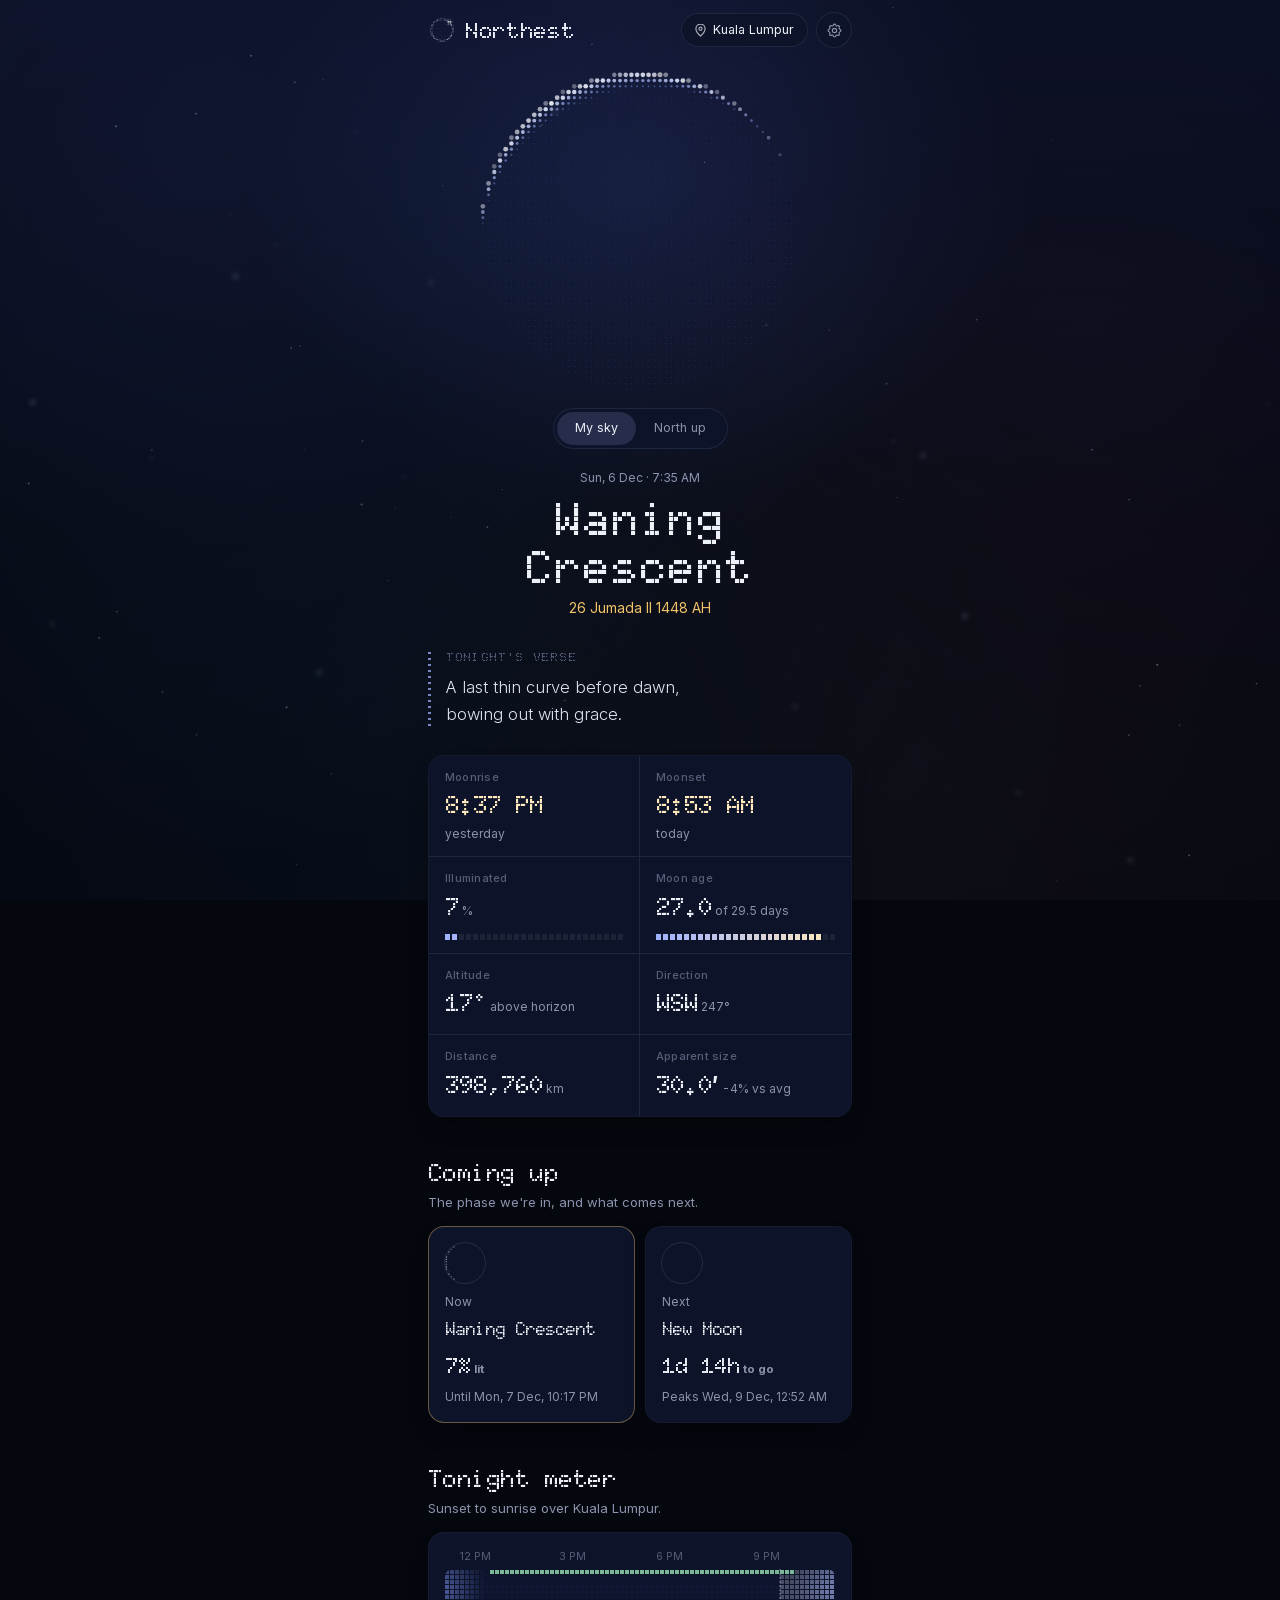
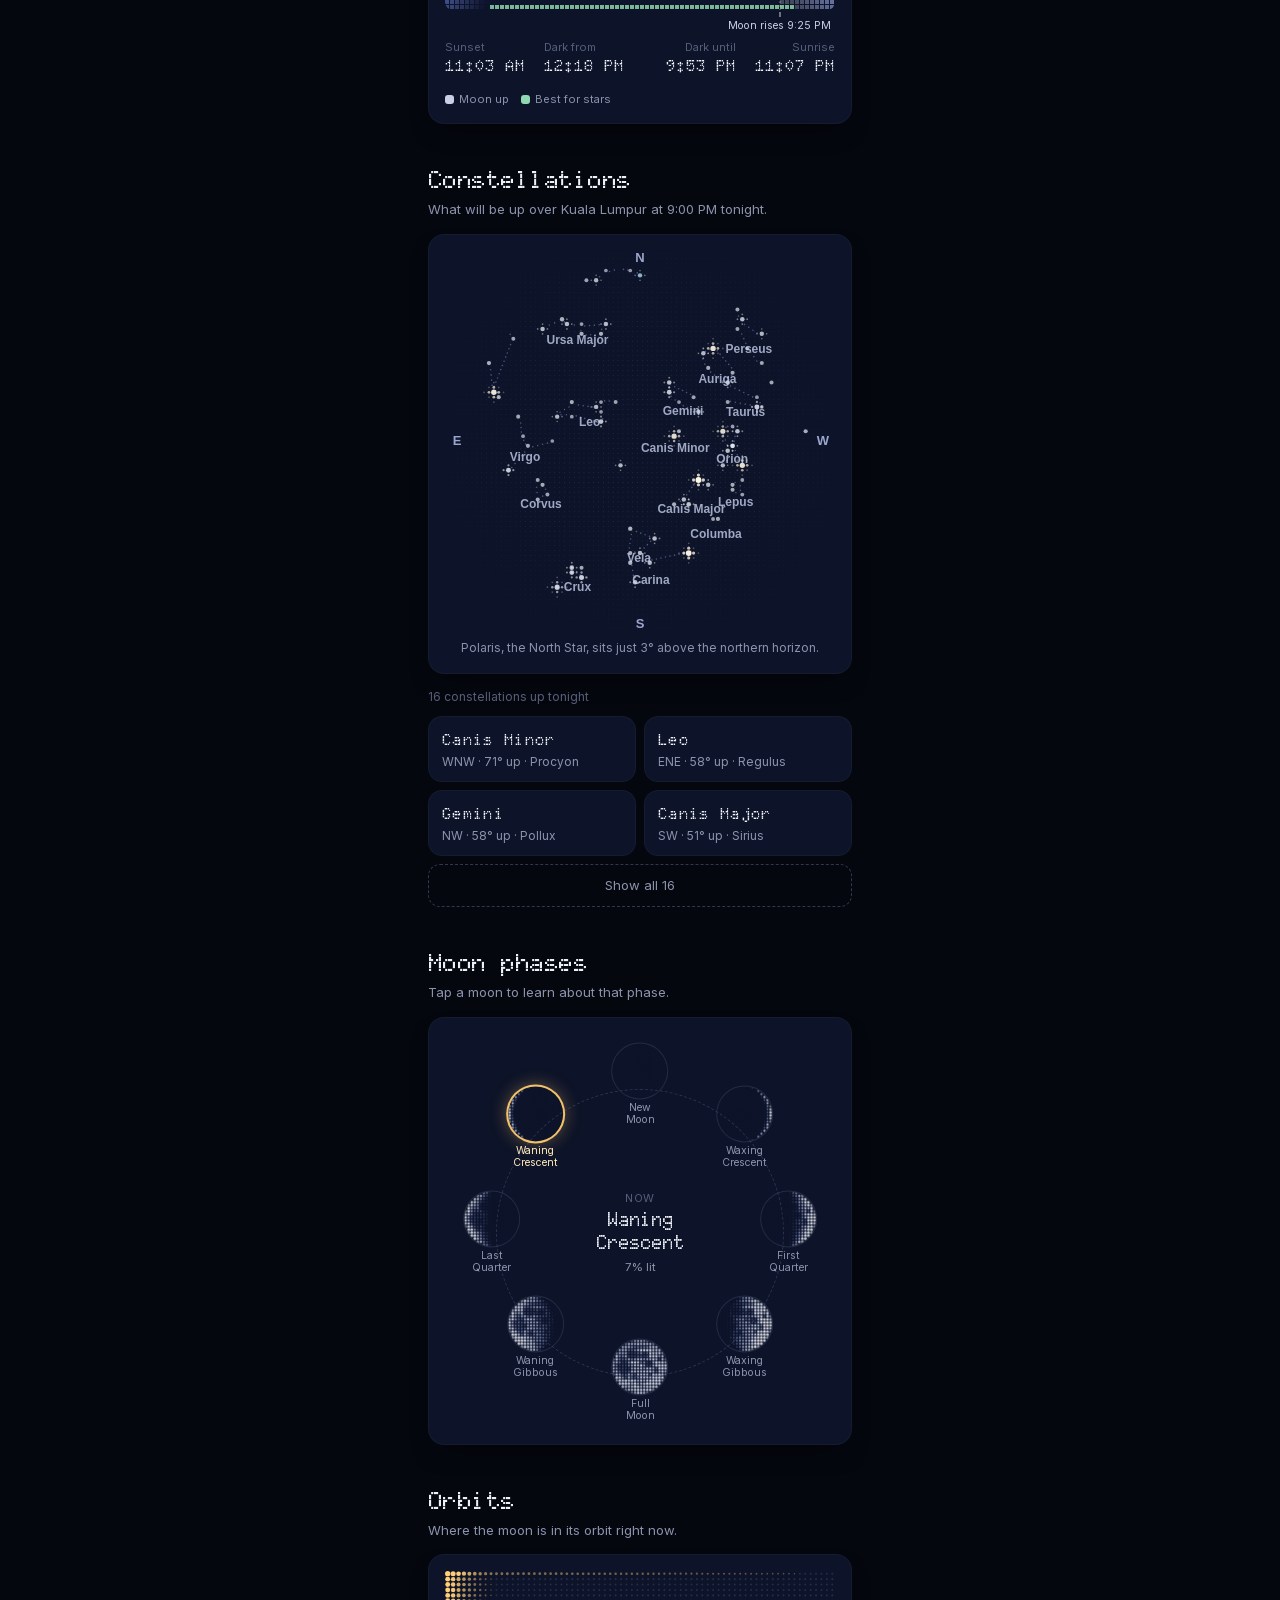
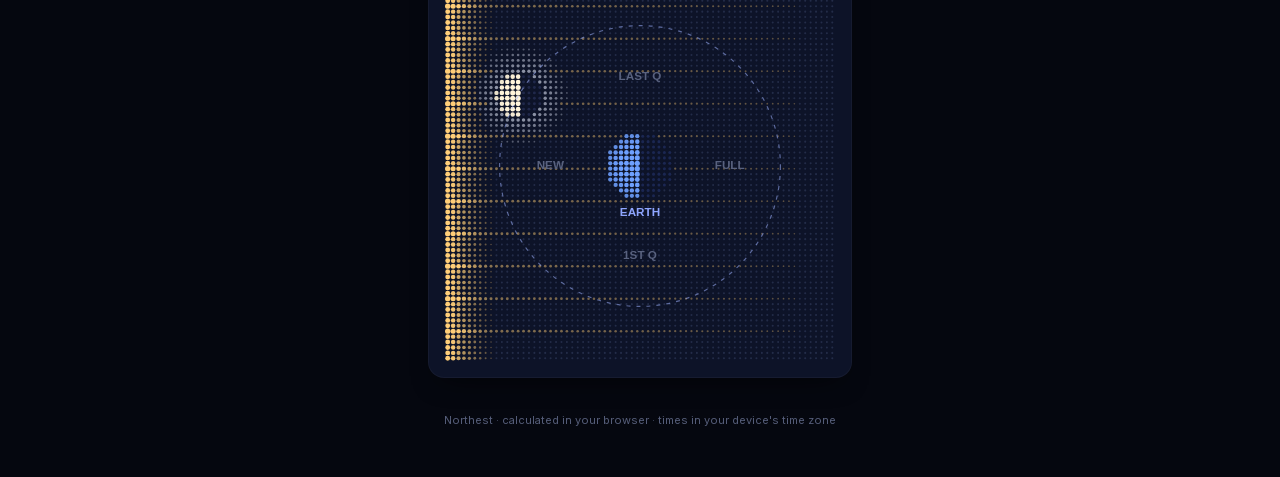
==== commit af4dccef: "Put Moon phases and Orbits sections in cards Both sections now sit in a .card like the other section" ====
--- a/android/app/src/main/assets/www/index.html
+++ b/android/app/src/main/assets/www/index.html
@@ -332,8 +332,10 @@
   <div class="sec" data-sec="phases">
     <h2 data-n="Moon phases" data-s="Moon phases">Moon phases</h2>
     <p class="sub" data-n="Tap a moon to learn about that phase." data-s="Tap one to read about it.">Tap a moon to learn about that phase.</p>
-    <div class="ring" id="ring">
-      <div class="center"><div class="k">Now</div><div class="v" id="ringNow">—</div><div class="s" id="ringSub"></div></div>
+    <div class="card ringcard">
+      <div class="ring" id="ring">
+        <div class="center"><div class="k">Now</div><div class="v" id="ringNow">—</div><div class="s" id="ringSub"></div></div>
+      </div>
     </div>
   </div>
 
@@ -341,7 +343,9 @@
   <div class="sec" data-sec="orbit">
     <h2 data-n="Orbits" data-s="Orbits">Orbits</h2>
     <p class="sub" data-n="Where the moon is in its orbit right now." data-s="The moon circles Earth. The sun lights one side.">Where the moon is in its orbit right now.</p>
-    <canvas id="orbit" aria-label="Sun, Earth and Moon seen from above"></canvas>
+    <div class="card orbitcard">
+      <canvas id="orbit" aria-label="Sun, Earth and Moon seen from above"></canvas>
+    </div>
   </div>
 
   </div>
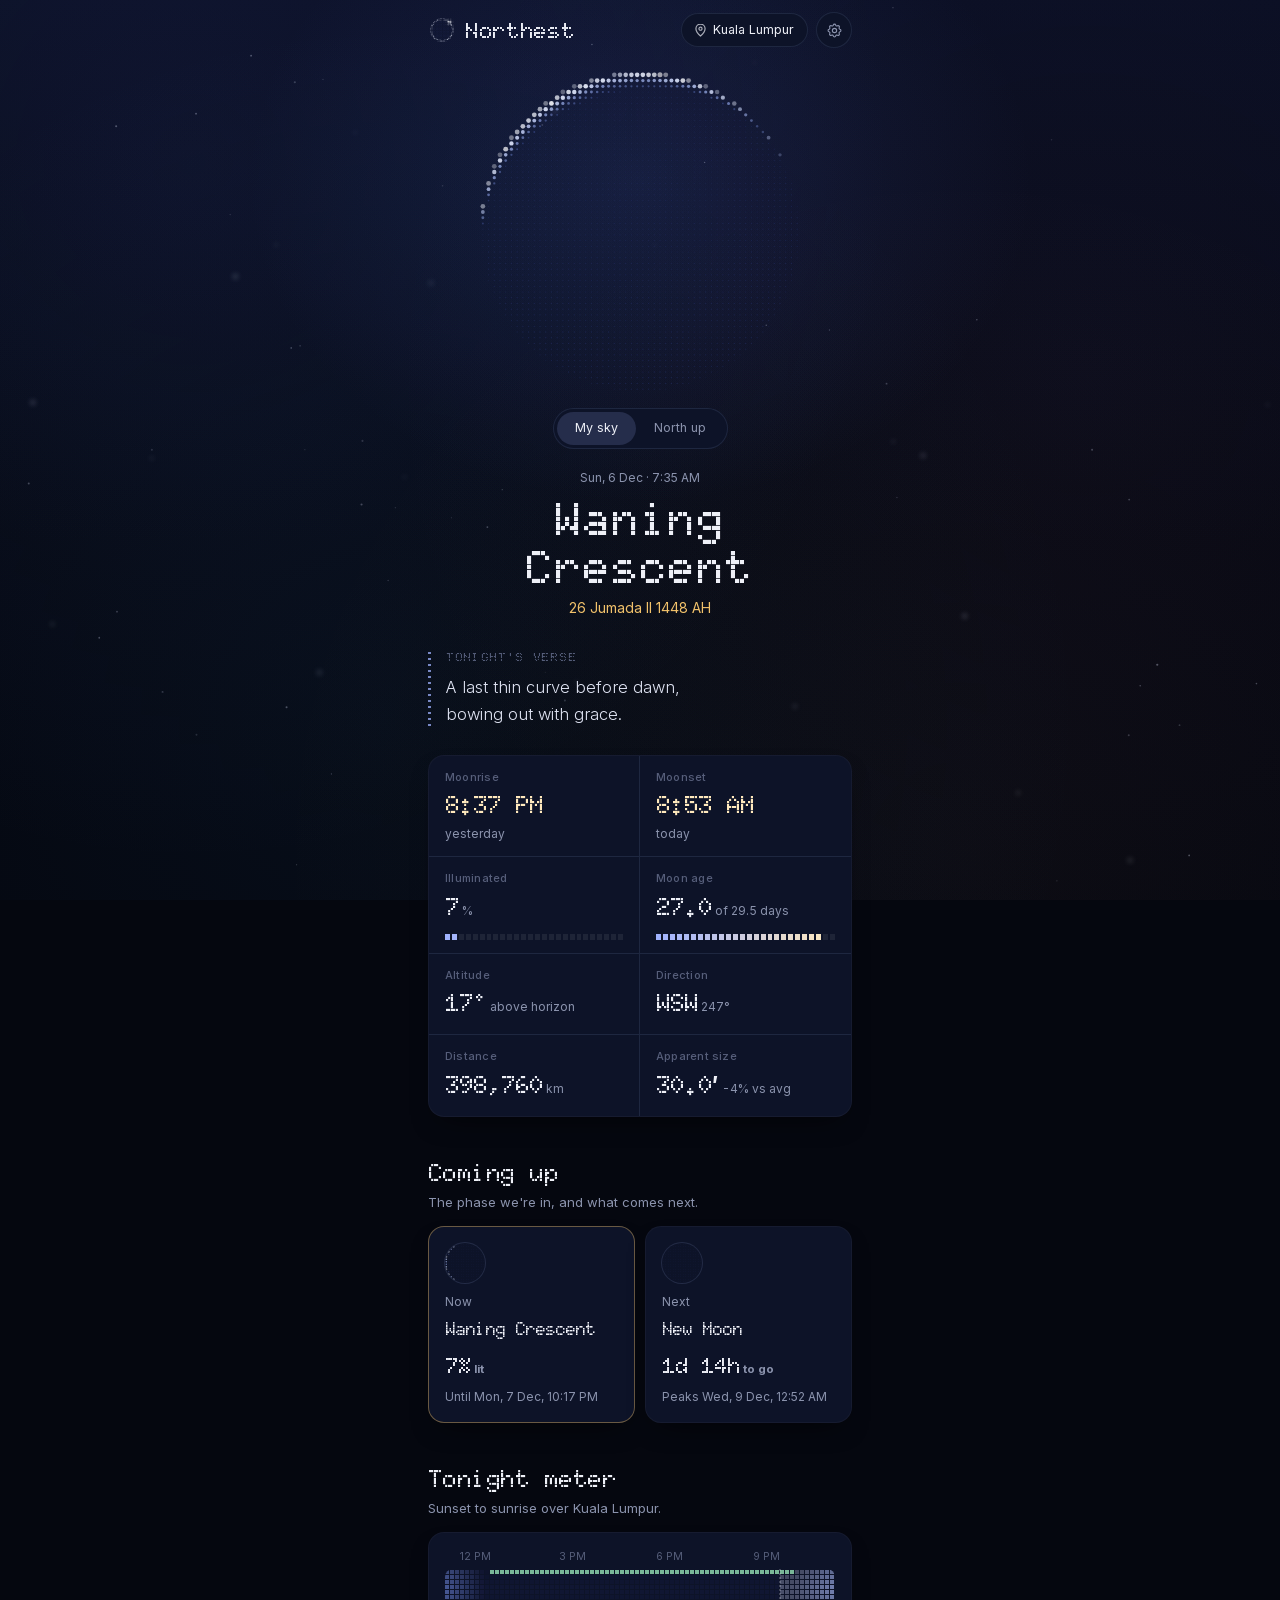
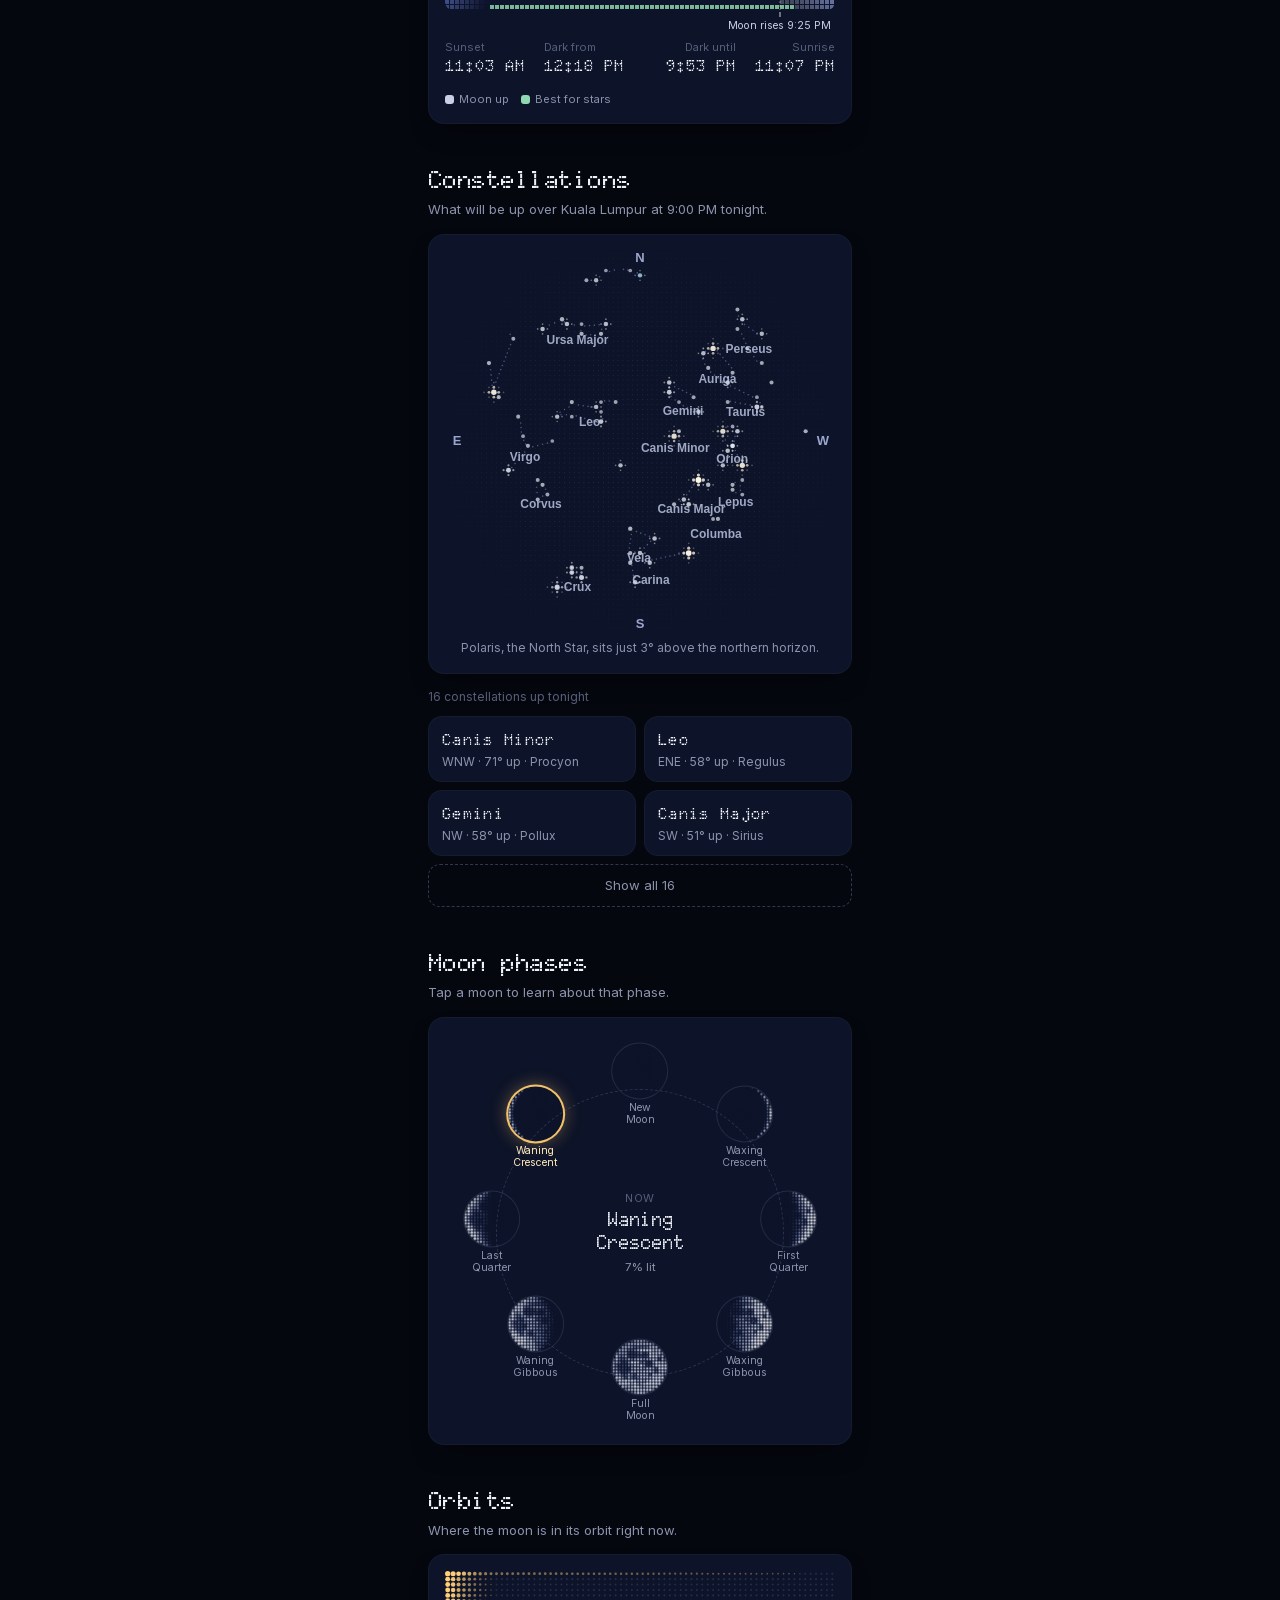
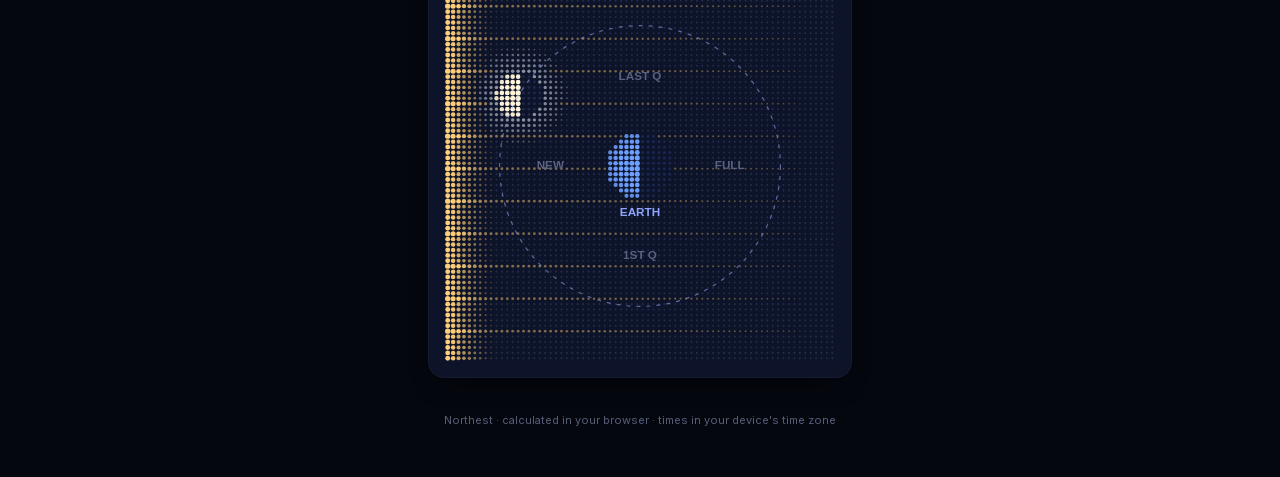
==== commit 7257ff47: "Animate the moon from new to tonight's phase on open The hero moon starts at 0% lit and fills to the" ====
--- a/android/app/src/main/assets/www/index.html
+++ b/android/app/src/main/assets/www/index.html
@@ -802,6 +802,17 @@
   animId=requestAnimationFrame(step);
 }
 
+function introMoon(){
+  // on open: start at new moon (0% lit) and fill up to tonight's phase
+  if(matchMedia('(prefers-reduced-motion: reduce)').matches){GAIN=1;drawHeroMoon(new Date());return;}
+  cancelAnimationFrame(animId);GAIN=0;drawHeroMoon(new Date());
+  const DELAY=250,DUR=1800,ease=x=>1-Math.pow(1-x,3);let t0=null;
+  const step=now=>{if(t0===null)t0=now;const e=now-t0-DELAY;
+    GAIN=e<=0?0:ease(min(1,e/DUR));drawHeroMoon(new Date());
+    if(e<DUR)animId=requestAnimationFrame(step);else{animId=0;GAIN=1;drawHeroMoon(new Date());}};
+  animId=requestAnimationFrame(step);
+}
+
 /* ===== now & next ===== */
 function renderEvents(t){
   const host=$('events');host.innerHTML='';
@@ -1169,7 +1180,7 @@
 $('vSky').onclick=()=>setView('sky');$('vGlobal').onclick=()=>setView('global');
 $('locname').textContent=S.loc.name;
 let rz;addEventListener('resize',()=>{clearTimeout(rz);rz=setTimeout(()=>{drawStars();buildRing();renderAll();},150);});
-applyCfg();buildRing();renderAll();setInterval(renderAll,60000);
+applyCfg();buildRing();renderAll();introMoon();setInterval(renderAll,60000);
 window.__r={openPhase,moonIllum,moonPos};
 })();
 </script>
